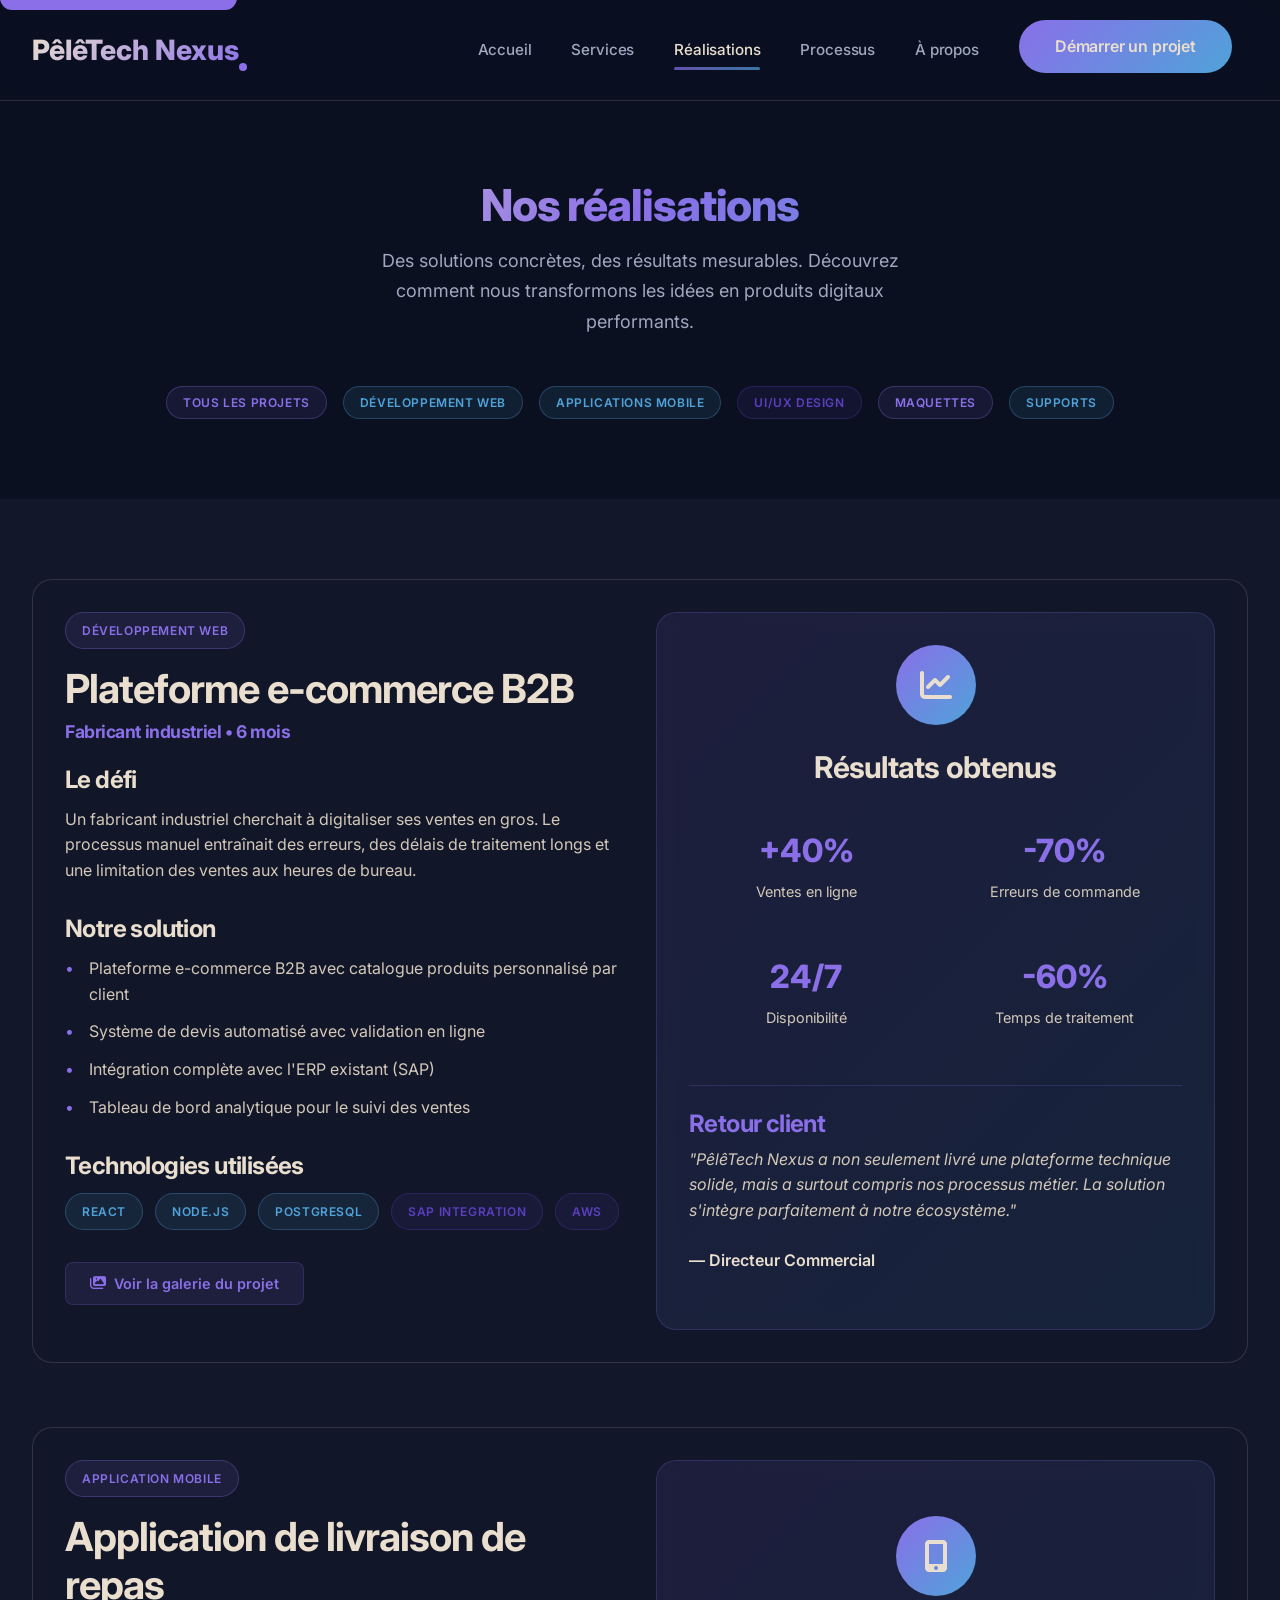
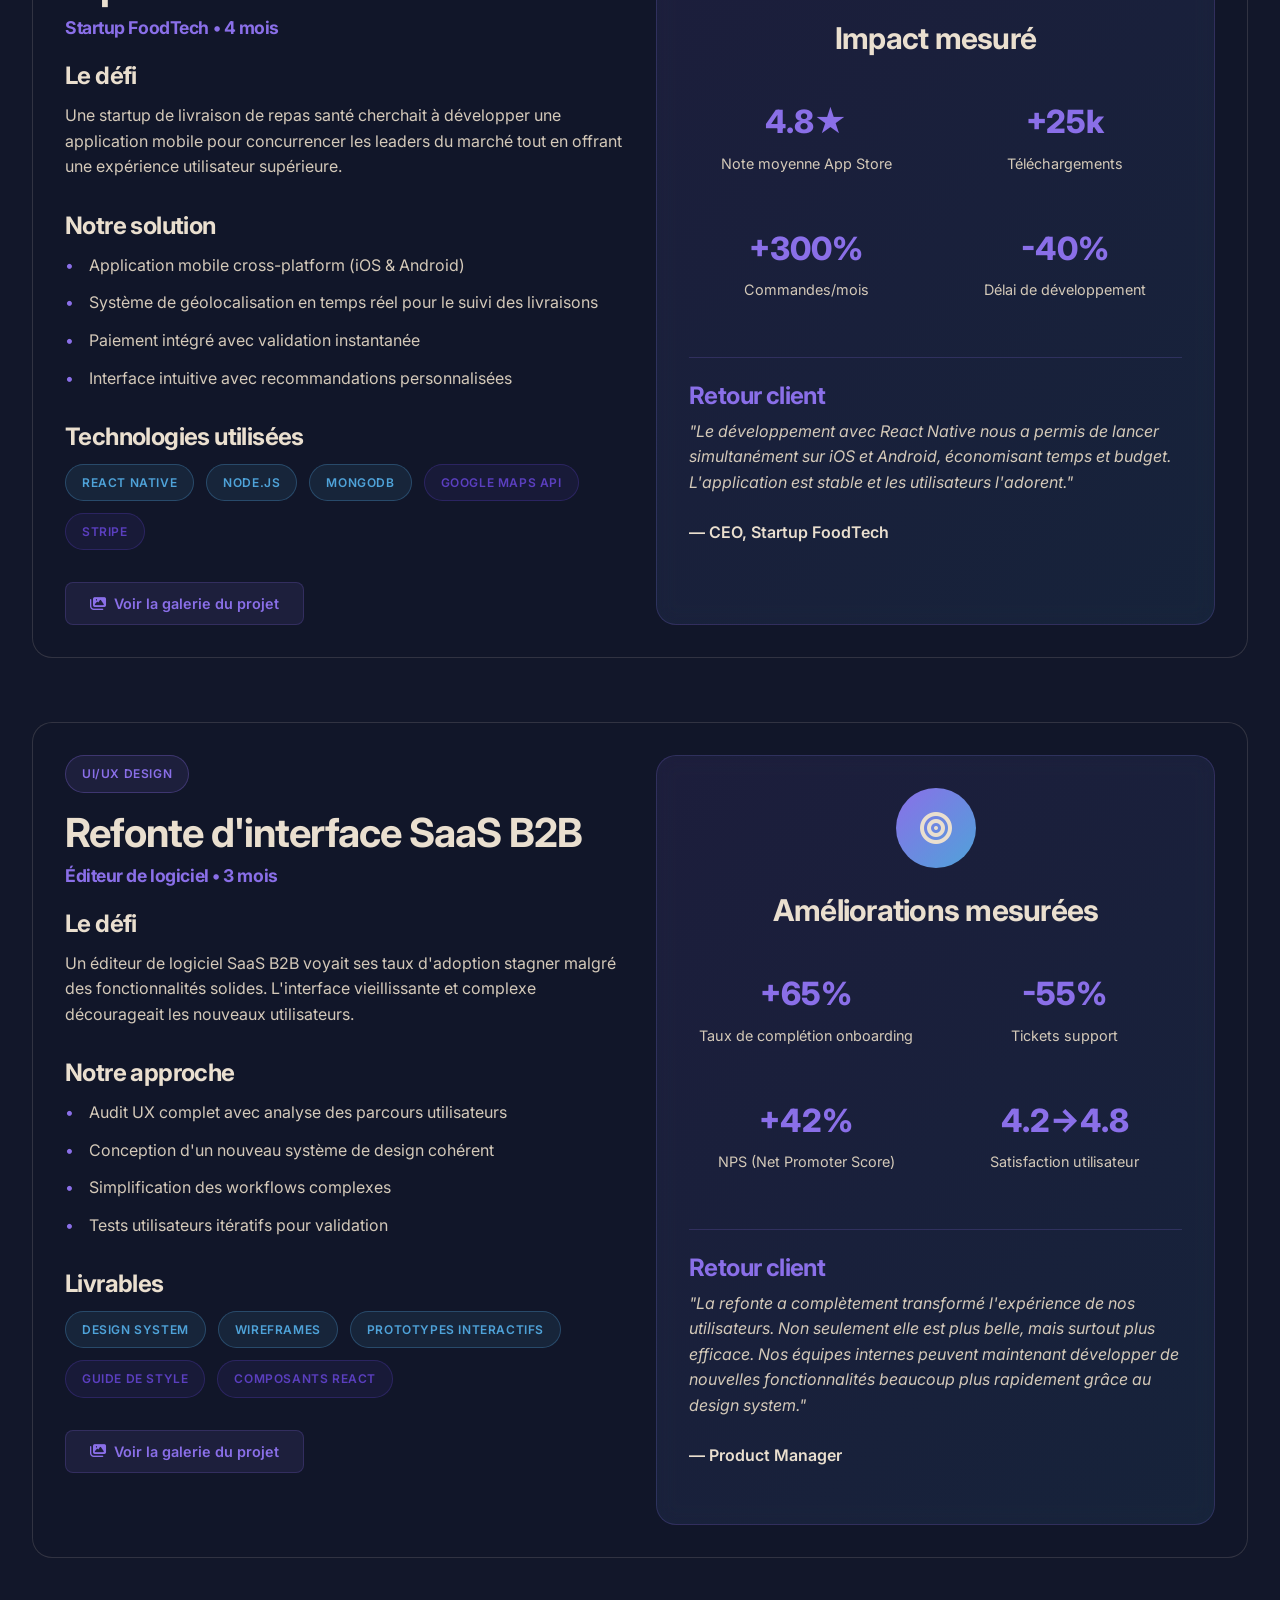
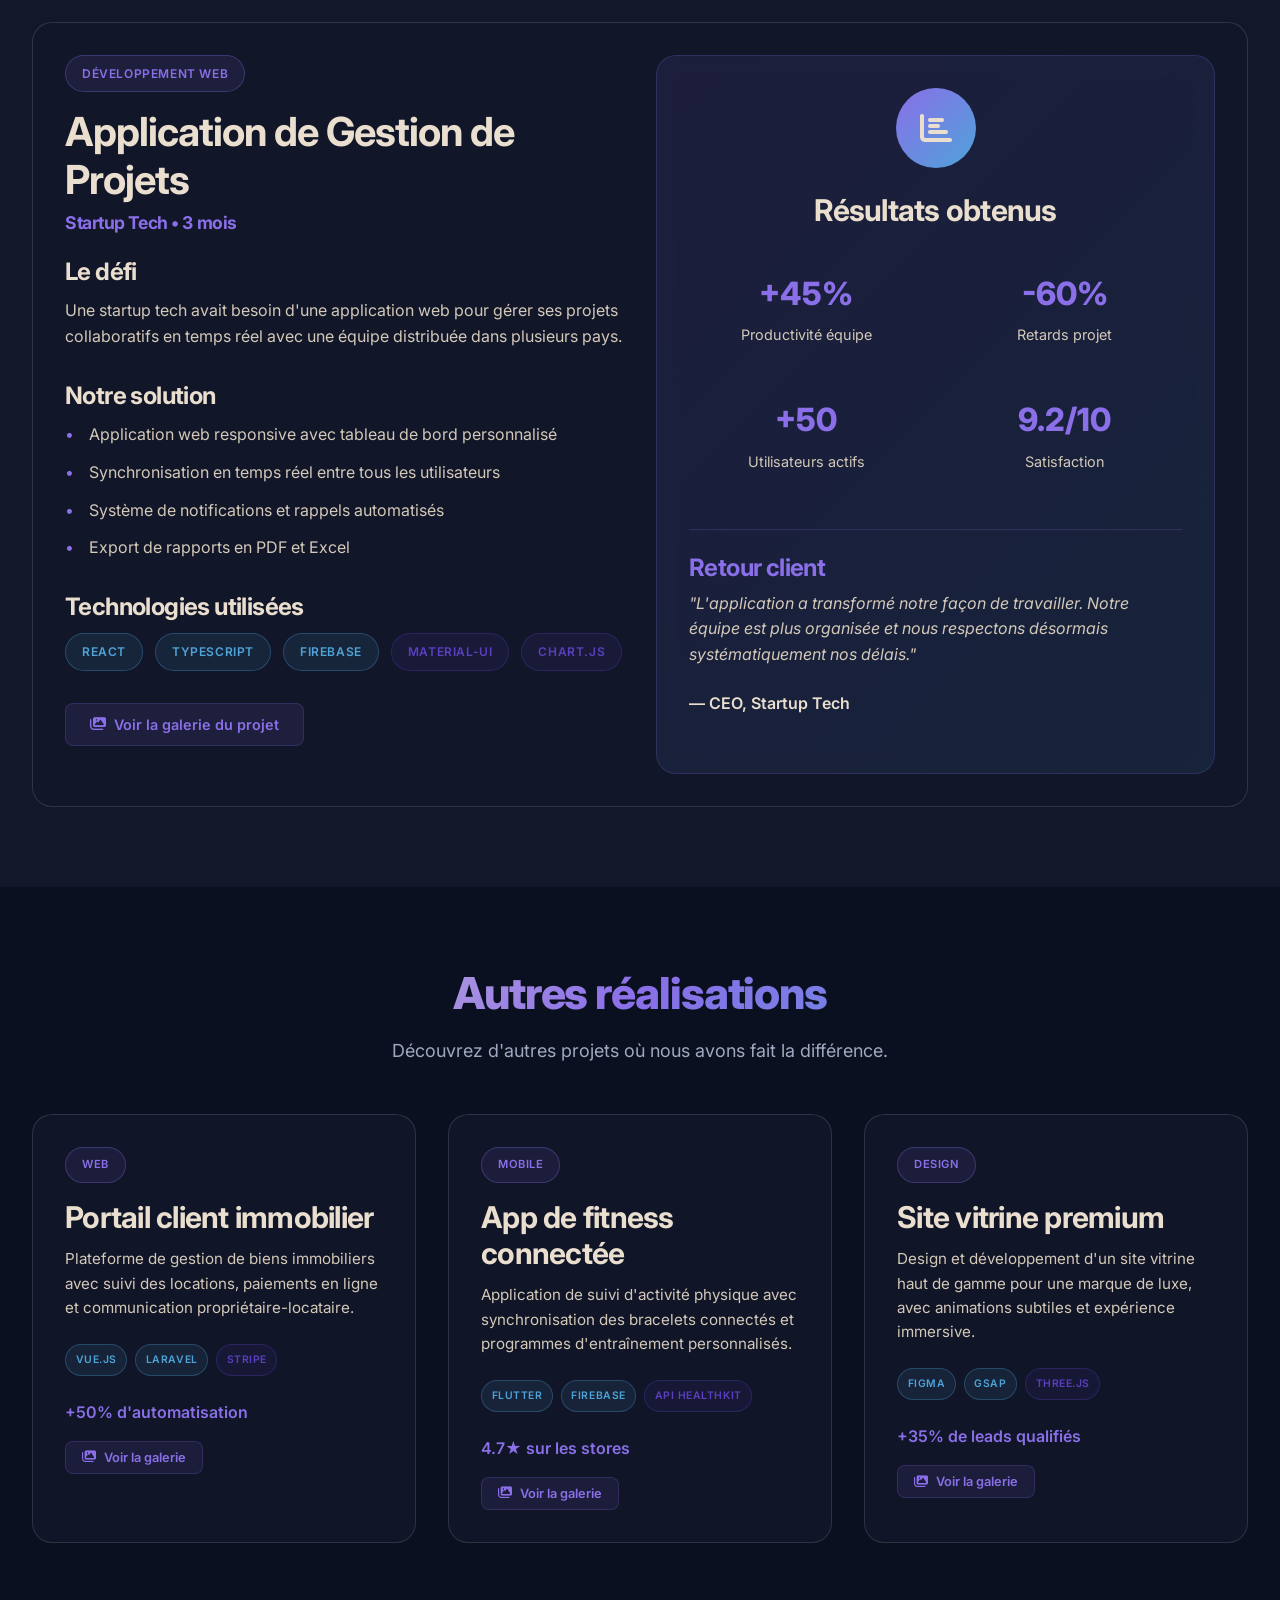
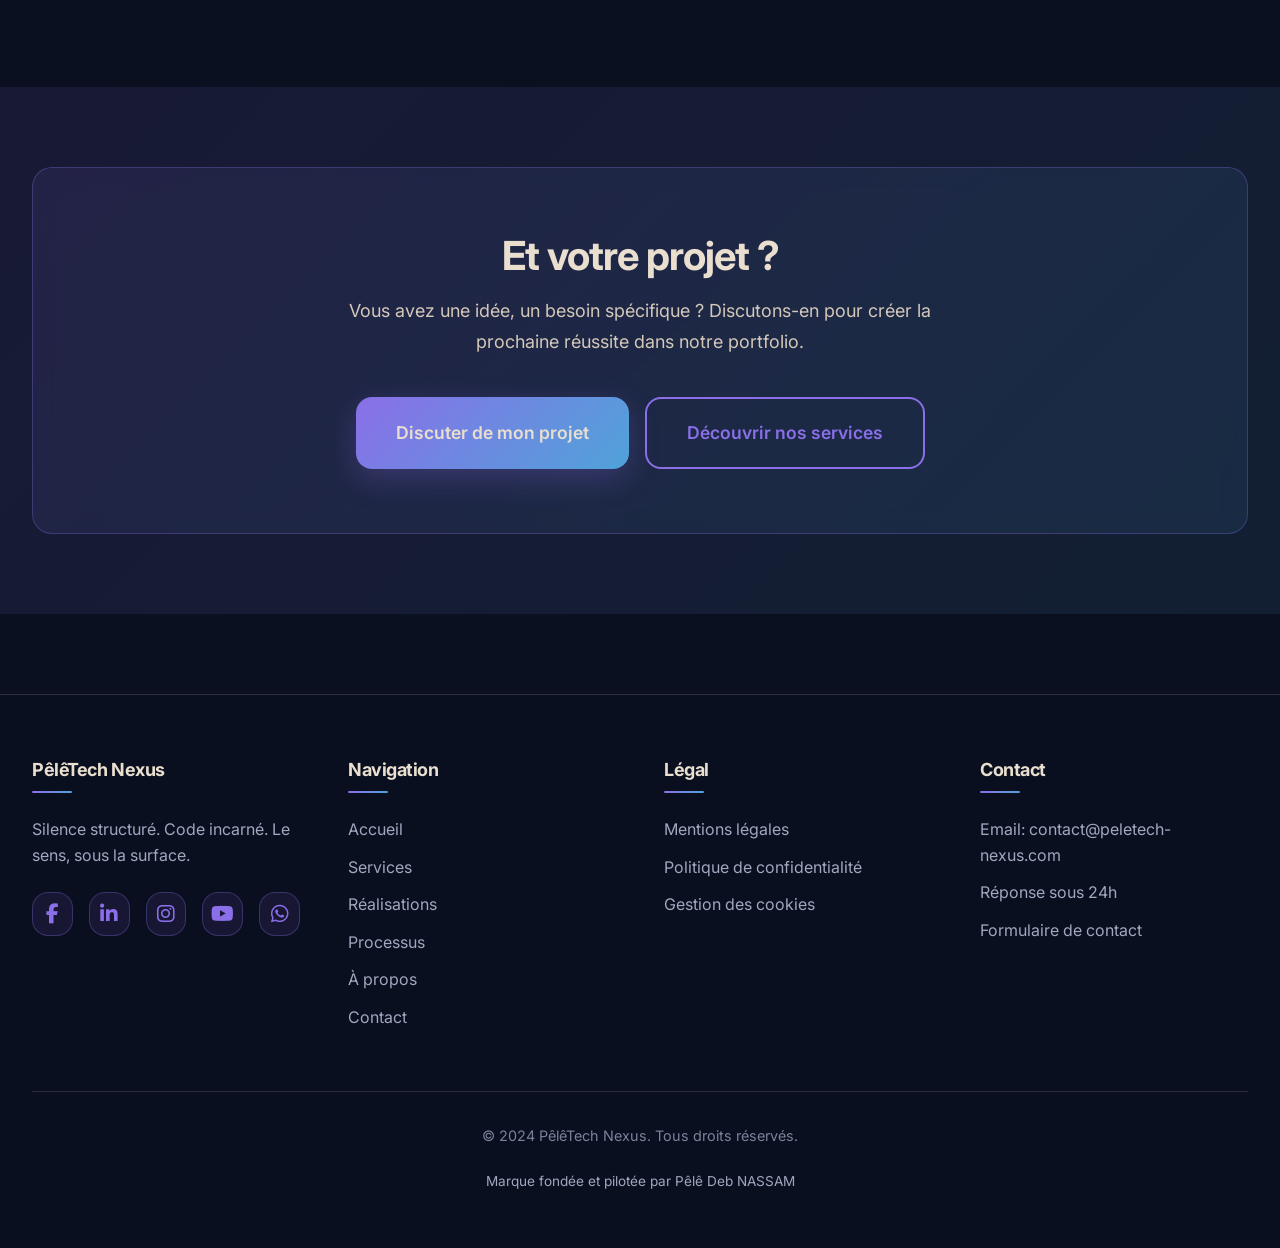
==== realisations.html @ b4f4148b "first commit" ====
<!DOCTYPE html>
<html lang="fr">
<head>
    <meta charset="UTF-8">
    <meta name="viewport" content="width=device-width, initial-scale=1.0">
    <title>Nos Réalisations | PêlêTech Nexus</title>
    <meta name="description" content="Découvrez nos projets clients et études de cas. Des solutions concrètes pour des résultats mesurables.">
    <link rel="stylesheet" href="css/style.css">
    <link rel="preconnect" href="https://fonts.googleapis.com">
    <link rel="preconnect" href="https://fonts.gstatic.com" crossorigin>
    <link href="https://fonts.googleapis.com/css2?family=Inter:wght@300;400;500;600;700;800&display=swap" rel="stylesheet">
    <link rel="stylesheet" href="https://cdnjs.cloudflare.com/ajax/libs/font-awesome/6.4.0/css/all.min.css">
    <link rel="icon" type="image/svg+xml" href="assets/logo.svg">
    <style>
        /* Styles pour le modal de galerie */
        .galerie-modal {
            display: none;
            position: fixed;
            top: 0;
            left: 0;
            width: 100%;
            height: 100%;
            background: rgba(0, 0, 0, 0.95);
            z-index: 1000;
            overflow-y: auto;
            animation: fadeInModal 0.3s ease;
        }
        
        @keyframes fadeInModal {
            from { opacity: 0; }
            to { opacity: 1; }
        }
        
        .galerie-modal-content {
            background: var(--dark);
            margin: 2rem auto;
            width: 90%;
            max-width: 1200px;
            border-radius: 12px;
            overflow: hidden;
            border: 1px solid rgba(138, 111, 232, 0.2);
            animation: slideUpModal 0.3s ease;
        }
        
        @keyframes slideUpModal {
            from { transform: translateY(20px); opacity: 0; }
            to { transform: translateY(0); opacity: 1; }
        }
        
        .galerie-modal-header {
            padding: 1.5rem 2rem;
            background: linear-gradient(135deg, rgba(26, 29, 38, 0.9), rgba(19, 21, 28, 0.95));
            border-bottom: 1px solid rgba(138, 111, 232, 0.1);
            display: flex;
            justify-content: space-between;
            align-items: center;
        }
        
        .galerie-modal-header h3 {
            color: var(--light);
            margin: 0;
            font-size: 1.5rem;
            font-weight: 700;
        }
        
        .galerie-modal-close {
            background: none;
            border: none;
            color: var(--light-secondary);
            font-size: 1.8rem;
            cursor: pointer;
            transition: color 0.3s;
            line-height: 1;
            padding: 0.5rem;
            width: 40px;
            height: 40px;
            display: flex;
            align-items: center;
            justify-content: center;
            border-radius: 50%;
        }
        
        .galerie-modal-close:hover {
            color: var(--light);
            background: rgba(138, 111, 232, 0.1);
        }
        
        .galerie-modal-body {
            padding: 2rem;
            min-height: 500px;
        }
        
        /* Onglets */
        .galerie-modal-tabs {
            display: flex;
            gap: 0.5rem;
            margin-bottom: 2rem;
            border-bottom: 1px solid rgba(255, 255, 255, 0.05);
            padding-bottom: 0.5rem;
            flex-wrap: wrap;
        }
        
        .galerie-modal-tab {
            background: none;
            border: none;
            padding: 0.75rem 1.5rem;
            color: var(--light-secondary);
            cursor: pointer;
            border-radius: 8px 8px 0 0;
            transition: all 0.3s;
            display: flex;
            align-items: center;
            gap: 0.5rem;
            font-weight: 600;
            font-size: 0.9rem;
        }
        
        .galerie-modal-tab:hover {
            color: var(--light);
            background: rgba(138, 111, 232, 0.05);
        }
        
        .galerie-modal-tab.active {
            color: var(--primary);
            background: rgba(138, 111, 232, 0.1);
            border-bottom: 3px solid var(--primary);
        }
        
        .galerie-tab-badge {
            background: var(--primary);
            color: white;
            padding: 0.2rem 0.5rem;
            border-radius: 12px;
            font-size: 0.7rem;
            font-weight: 600;
        }
        
        /* Contenu des onglets */
        .galerie-modal-tab-content {
            display: none;
        }
        
        .galerie-modal-tab-content.active {
            display: block;
            animation: fadeInModal 0.3s ease;
        }
        
        /* Galerie d'images */
        .galerie-grid {
            display: grid;
            grid-template-columns: repeat(auto-fill, minmax(250px, 1fr));
            gap: 1rem;
            margin-top: 1rem;
        }
        
        .galerie-item {
            position: relative;
            border-radius: 8px;
            overflow: hidden;
            cursor: pointer;
            transition: transform 0.3s;
            aspect-ratio: 4/3;
            background: var(--dark-light);
        }
        
        .galerie-item:hover {
            transform: scale(1.02);
        }
        
        .galerie-item img {
            width: 100%;
            height: 100%;
            object-fit: cover;
            display: block;
            transition: transform 0.3s;
        }
        
        .galerie-item:hover img {
            transform: scale(1.05);
        }
        
        .galerie-overlay {
            position: absolute;
            bottom: 0;
            left: 0;
            right: 0;
            background: rgba(0, 0, 0, 0.8);
            padding: 0.75rem;
            transform: translateY(100%);
            transition: transform 0.3s;
        }
        
        .galerie-item:hover .galerie-overlay {
            transform: translateY(0);
        }
        
        /* Vidéos */
        .galerie-video-grid {
            display: grid;
            grid-template-columns: repeat(auto-fill, minmax(300px, 1fr));
            gap: 1.5rem;
            margin-top: 1rem;
        }
        
        .galerie-video-item {
            background: var(--dark-light);
            border-radius: 8px;
            overflow: hidden;
            padding: 1.5rem;
            border: 1px solid rgba(138, 111, 232, 0.1);
        }
        
        .galerie-video-placeholder {
            width: 100%;
            height: 180px;
            background: rgba(138, 111, 232, 0.1);
            border-radius: 8px;
            display: flex;
            align-items: center;
            justify-content: center;
            color: var(--primary);
            font-size: 3rem;
            margin-bottom: 1rem;
            cursor: pointer;
            transition: transform 0.3s;
        }
        
        .galerie-video-placeholder:hover {
            transform: scale(1.05);
            background: rgba(138, 111, 232, 0.2);
        }
        
        .galerie-video-info h4 {
            color: var(--light);
            margin-bottom: 0.5rem;
            font-size: 1.1rem;
        }
        
        .galerie-video-info {
            color: var(--light-secondary);
            font-size: 0.9rem;
        }
        
        /* Documents */
        .galerie-documents-list {
            display: flex;
            flex-direction: column;
            gap: 0.75rem;
            margin-top: 1rem;
        }
        
        .galerie-document-item {
            display: flex;
            align-items: center;
            gap: 1rem;
            padding: 1rem;
            background: var(--dark-light);
            border-radius: 8px;
            transition: background 0.3s;
            text-decoration: none;
            color: var(--light-secondary);
            border: 1px solid rgba(138, 111, 232, 0.05);
        }
        
        .galerie-document-item:hover {
            background: rgba(138, 111, 232, 0.1);
            color: var(--light);
            border-color: rgba(138, 111, 232, 0.2);
            transform: translateY(-2px);
        }
        
        .galerie-document-icon {
            font-size: 1.5rem;
            color: var(--primary);
            min-width: 40px;
        }
        
        .galerie-document-info {
            flex: 1;
        }
        
        .galerie-document-name {
            font-weight: 600;
            color: var(--light);
            margin-bottom: 0.25rem;
        }
        
        .galerie-document-size {
            font-size: 0.85rem;
            opacity: 0.8;
        }
        
        .galerie-document-download {
            color: var(--primary);
            font-size: 1.2rem;
            transition: transform 0.3s;
        }
        
        .galerie-document-item:hover .galerie-document-download {
            transform: translateY(-2px);
        }
        
        /* Informations du projet */
        .galerie-project-info {
            display: flex;
            flex-direction: column;
            gap: 2rem;
        }
        
        .galerie-info-grid {
            display: grid;
            grid-template-columns: repeat(auto-fit, minmax(250px, 1fr));
            gap: 1.5rem;
        }
        
        .galerie-info-item h4 {
            color: var(--primary);
            margin-bottom: 0.5rem;
            display: flex;
            align-items: center;
            gap: 0.5rem;
            font-size: 0.95rem;
        }
        
        .galerie-info-item p {
            color: var(--light);
            font-size: 1.1rem;
            font-weight: 600;
        }
        
        .galerie-tech-tags {
            display: flex;
            flex-wrap: wrap;
            gap: 0.5rem;
            margin-top: 0.5rem;
        }
        
        .galerie-tech-tag {
            background: rgba(138, 111, 232, 0.1);
            color: var(--primary);
            padding: 0.3rem 0.8rem;
            border-radius: 20px;
            font-size: 0.85rem;
            font-weight: 600;
        }
        
        .galerie-info-section {
            background: var(--dark-light);
            padding: 1.5rem;
            border-radius: 8px;
            border: 1px solid rgba(255, 255, 255, 0.05);
        }
        
        .galerie-info-section h4 {
            color: var(--light);
            margin-bottom: 1rem;
            display: flex;
            align-items: center;
            gap: 0.5rem;
            font-size: 1.1rem;
        }
        
        .galerie-info-section p {
            color: var(--light-secondary);
            line-height: 1.6;
        }
        
        .galerie-features-list {
            list-style: none;
            padding: 0;
            margin: 0;
        }
        
        .galerie-features-list li {
            padding: 0.5rem 0;
            padding-left: 1.5rem;
            position: relative;
            color: var(--light-secondary);
        }
        
        .galerie-features-list li:before {
            content: "•";
            position: absolute;
            left: 0;
            color: var(--primary);
            font-weight: bold;
            font-size: 1.2rem;
        }
        
        .galerie-file-stats {
            display: flex;
            gap: 2rem;
            flex-wrap: wrap;
        }
        
        .galerie-file-stat {
            text-align: center;
        }
        
        .galerie-file-stat-number {
            font-size: 2rem;
            font-weight: 800;
            color: var(--primary);
            display: block;
        }
        
        .galerie-file-stat-label {
            color: var(--light-secondary);
            font-size: 0.9rem;
        }
        
        /* Footer du modal */
        .galerie-modal-footer {
            padding: 1.5rem 2rem;
            background: linear-gradient(135deg, rgba(26, 29, 38, 0.9), rgba(19, 21, 28, 0.95));
            border-top: 1px solid rgba(138, 111, 232, 0.1);
            display: flex;
            justify-content: flex-end;
            gap: 1rem;
        }
        
        /* Image Viewer - CORRIGÉ */
        .galerie-image-viewer {
            display: none;
            position: fixed;
            top: 0;
            left: 0;
            width: 100%;
            height: 100%;
            background: rgba(0, 0, 0, 0.98);
            z-index: 2000;
            justify-content: center;
            align-items: center;
            opacity: 0;
            transition: opacity 0.3s ease;
        }
        
        .galerie-image-viewer.active {
            display: flex;
            opacity: 1;
        }
        
        .galerie-image-viewer-content {
            max-width: 90%;
            max-height: 90%;
            position: relative;
            display: flex;
            justify-content: center;
            align-items: center;
        }
        
        .galerie-image-viewer-content img {
            max-width: 100%;
            max-height: 90vh;
            object-fit: contain;
            border-radius: 8px;
            box-shadow: 0 20px 60px rgba(0, 0, 0, 0.8);
        }
        
        .galerie-image-viewer-close {
            position: fixed;
            top: 20px;
            right: 20px;
            background: rgba(0, 0, 0, 0.8);
            color: white;
            border: none;
            font-size: 2rem;
            width: 50px;
            height: 50px;
            border-radius: 50%;
            cursor: pointer;
            display: flex;
            align-items: center;
            justify-content: center;
            transition: background 0.3s;
            z-index: 2001;
        }
        
        .galerie-image-viewer-close:hover {
            background: rgba(138, 111, 232, 0.8);
            transform: scale(1.1);
        }
        
        .galerie-image-viewer-nav {
            position: fixed;
            top: 50%;
            transform: translateY(-50%);
            background: rgba(0, 0, 0, 0.8);
            color: white;
            border: none;
            font-size: 1.5rem;
            width: 60px;
            height: 60px;
            border-radius: 50%;
            cursor: pointer;
            display: flex;
            align-items: center;
            justify-content: center;
            transition: background 0.3s;
            z-index: 2001;
        }
        
        .galerie-image-viewer-nav:hover {
            background: rgba(138, 111, 232, 0.8);
            transform: translateY(-50%) scale(1.1);
        }
        
        .galerie-image-viewer-nav.prev {
            left: 20px;
        }
        
        .galerie-image-viewer-nav.next {
            right: 20px;
        }
        
        /* Bouton "Voir la galerie" */
        .btn-galerie {
            display: inline-flex;
            align-items: center;
            gap: 0.5rem;
            padding: 0.75rem 1.5rem;
            background: rgba(138, 111, 232, 0.1);
            color: var(--primary);
            border: 1px solid rgba(138, 111, 232, 0.2);
            border-radius: 8px;
            font-weight: 600;
            font-size: 0.9rem;
            cursor: pointer;
            transition: all 0.3s ease;
            text-decoration: none;
        }
        
        .btn-galerie:hover {
            background: rgba(138, 111, 232, 0.2);
            color: var(--light);
            transform: translateY(-2px);
            box-shadow: 0 10px 20px rgba(138, 111, 232, 0.2);
        }
        
        /* État de chargement */
        .galerie-loading {
            text-align: center;
            padding: 3rem;
            color: var(--light-secondary);
        }
        
        .galerie-spinner {
            width: 50px;
            height: 50px;
            border: 4px solid rgba(138, 111, 232, 0.2);
            border-top-color: var(--primary);
            border-radius: 50%;
            animation: spin 1s linear infinite;
            margin: 0 auto 1rem;
        }
        
        @keyframes spin {
            to { transform: rotate(360deg); }
        }
        
        /* Message d'erreur */
        .galerie-error {
            text-align: center;
            padding: 3rem;
            color: var(--light-secondary);
        }
        
        .galerie-error i {
            font-size: 3rem;
            color: #ff6b6b;
            margin-bottom: 1rem;
        }
        
        /* Info sur l'image */
        .galerie-image-info {
            position: fixed;
            bottom: 20px;
            left: 0;
            right: 0;
            text-align: center;
            color: white;
            padding: 1rem;
            background: rgba(0, 0, 0, 0.7);
            z-index: 2001;
        }
        
        /* Responsive */
        @media (max-width: 768px) {
            .galerie-modal-content {
                width: 95%;
                margin: 1rem auto;
            }
            
            .galerie-modal-header {
                padding: 1rem;
            }
            
            .galerie-modal-body {
                padding: 1rem;
            }
            
            .galerie-modal-tabs {
                flex-wrap: wrap;
            }
            
            .galerie-modal-footer {
                flex-direction: column;
                padding: 1rem;
            }
            
            .galerie-modal-footer .btn {
                width: 100%;
            }
            
            .galerie-grid {
                grid-template-columns: repeat(2, 1fr);
            }
            
            .galerie-video-grid {
                grid-template-columns: 1fr;
            }
            
            .galerie-info-grid {
                grid-template-columns: 1fr;
            }
            
            .galerie-file-stats {
                justify-content: center;
            }
            
            .galerie-image-viewer-nav {
                width: 50px;
                height: 50px;
                font-size: 1.2rem;
            }
            
            .galerie-image-viewer-nav.prev {
                left: 10px;
            }
            
            .galerie-image-viewer-nav.next {
                right: 10px;
            }
        }
        
        @media (max-width: 480px) {
            .galerie-grid {
                grid-template-columns: 1fr;
            }
            
            .galerie-image-viewer-nav {
                width: 40px;
                height: 40px;
                font-size: 1rem;
            }
        }
    </style>
</head>
<body>
    <!-- Navigation -->
    <nav class="navbar">
        <div class="nav-container">
            <a href="index.html" class="logo">PêlêTech Nexus</a>
            
            <button class="menu-toggle" id="menuToggle" aria-label="Menu">
                <span class="icon"><i class="fas fa-bars"></i></span>
            </button>
            
            <ul class="nav-menu" id="navMenu">
                <li><a href="index.html" class="nav-link">Accueil</a></li>
                <li><a href="services.html" class="nav-link">Services</a></li>
                <li><a href="realisations.html" class="nav-link active">Réalisations</a></li>
                <li><a href="process.html" class="nav-link">Processus</a></li>
                <li><a href="apropos.html" class="nav-link">À propos</a></li>
                <li><a href="contact.html" class="nav-link cta-nav">Démarrer un projet</a></li>
            </ul>
        </div>
    </nav>

    <div class="scroll-progress" id="scrollProgress"></div>
    <a href="#main-content" class="skip-link">Aller au contenu principal</a>

    <main id="main-content">
        <!-- Hero Réalisations -->
        <section id="realisations-hero" class="animate-fade-in">
            <div class="container">
                <h1 class="section-title">Nos réalisations</h1>
                <p class="section-subtitle">Des solutions concrètes, des résultats mesurables. Découvrez comment nous transformons les idées en produits digitaux performants.</p>
                
                <div style="text-align: center; margin-top: 3rem;">
                    <div style="display: inline-flex; gap: 1rem; flex-wrap: wrap; justify-content: center;">
                        <button class="badge badge-primary filter-btn active" data-filter="all">Tous les projets</button>
                        <button class="badge badge-secondary filter-btn" data-filter="web">Développement Web</button>
                        <button class="badge badge-secondary filter-btn" data-filter="mobile">Applications Mobile</button>
                        <button class="badge badge-accent filter-btn" data-filter="ui_ux">UI/UX Design</button>
                        <button class="badge badge-primary filter-btn active" data-filter="maquettes">Maquettes</button>
                        <button class="badge badge-secondary filter-btn" data-filter="supports">Supports</button>
                    </div>
                </div>
            </div>
        </section>

        <!-- Projets -->
        <section id="projets" class="bg-dark-light">
            <div class="container">
                <!-- Projet 1 -->
                <div class="projet-card card animate-slide-up" data-category="web">
                    <div class="grid grid-2">
                        <div>
                            <div class="badge badge-primary" style="margin-bottom: 1rem;">Développement Web</div>
                            <h2 style="color: var(--light); margin-bottom: 0.5rem;">Plateforme e-commerce B2B</h2>
                            <h3 style="color: var(--primary); font-size: 1.1rem; margin-bottom: 1.5rem;">Fabricant industriel • 6 mois</h3>
                            
                            <div style="margin-bottom: 2rem;">
                                <h4 style="color: var(--light); margin-bottom: 0.75rem;">Le défi</h4>
                                <p style="color: var(--light-secondary);">
                                    Un fabricant industriel cherchait à digitaliser ses ventes en gros. Le processus manuel entraînait des erreurs, des délais de traitement longs et une limitation des ventes aux heures de bureau.
                                </p>
                            </div>
                            
                            <div style="margin-bottom: 2rem;">
                                <h4 style="color: var(--light); margin-bottom: 0.75rem;">Notre solution</h4>
                                <ul style="list-style: none; padding: 0; margin: 0;">
                                    <li style="margin-bottom: 0.75rem; padding-left: 1.5rem; position: relative;">
                                        <span style="position: absolute; left: 0; color: var(--primary);">•</span>
                                        <span style="color: var(--light-secondary);">Plateforme e-commerce B2B avec catalogue produits personnalisé par client</span>
                                    </li>
                                    <li style="margin-bottom: 0.75rem; padding-left: 1.5rem; position: relative;">
                                        <span style="position: absolute; left: 0; color: var(--primary);">•</span>
                                        <span style="color: var(--light-secondary);">Système de devis automatisé avec validation en ligne</span>
                                    </li>
                                    <li style="margin-bottom: 0.75rem; padding-left: 1.5rem; position: relative;">
                                        <span style="position: absolute; left: 0; color: var(--primary);">•</span>
                                        <span style="color: var(--light-secondary);">Intégration complète avec l'ERP existant (SAP)</span>
                                    </li>
                                    <li style="padding-left: 1.5rem; position: relative;">
                                        <span style="position: absolute; left: 0; color: var(--primary);">•</span>
                                        <span style="color: var(--light-secondary);">Tableau de bord analytique pour le suivi des ventes</span>
                                    </li>
                                </ul>
                            </div>
                            
                            <div>
                                <h4 style="color: var(--light); margin-bottom: 0.75rem;">Technologies utilisées</h4>
                                <div style="display: flex; flex-wrap: wrap; gap: 0.75rem; margin-bottom: 1.5rem;">
                                    <span class="badge badge-secondary">React</span>
                                    <span class="badge badge-secondary">Node.js</span>
                                    <span class="badge badge-secondary">PostgreSQL</span>
                                    <span class="badge badge-accent">SAP Integration</span>
                                    <span class="badge badge-accent">AWS</span>
                                </div>
                            </div>
                            
                            <!-- Bouton pour ouvrir la galerie Drive -->
                            <div style="margin-top: 2rem;">
                                <button class="btn-galerie" data-drive-id="1WaTX4zZx3ztPpORmp8qQCNZofyeenioP">
                                    <i class="fas fa-images"></i>
                                    <span>Voir la galerie du projet</span>
                                </button>
                            </div>
                        </div>
                        
                        <div>
                            <div class="card card-gradient" style="height: 100%; padding: 2rem; display: flex; flex-direction: column; justify-content: center;">
                                <div style="text-align: center; margin-bottom: 2rem;">
                                    <div class="icon icon-lg icon-gradient icon-circle" style="margin: 0 auto 1.5rem;">
                                        <i class="fas fa-chart-line"></i>
                                    </div>
                                    <h3 style="color: var(--light); margin-bottom: 0.5rem;">Résultats obtenus</h3>
                                </div>
                                
                                <div style="display: grid; grid-template-columns: repeat(2, 1fr); gap: 1.5rem;">
                                    <div style="text-align: center;">
                                        <div style="font-size: 2rem; font-weight: 800; color: var(--primary); margin-bottom: 0.25rem;">+40%</div>
                                        <p style="color: var(--light-secondary); font-size: 0.9rem;">Ventes en ligne</p>
                                    </div>
                                    <div style="text-align: center;">
                                        <div style="font-size: 2rem; font-weight: 800; color: var(--primary); margin-bottom: 0.25rem;">-70%</div>
                                        <p style="color: var(--light-secondary); font-size: 0.9rem;">Erreurs de commande</p>
                                    </div>
                                    <div style="text-align: center;">
                                        <div style="font-size: 2rem; font-weight: 800; color: var(--primary); margin-bottom: 0.25rem;">24/7</div>
                                        <p style="color: var(--light-secondary); font-size: 0.9rem;">Disponibilité</p>
                                    </div>
                                    <div style="text-align: center;">
                                        <div style="font-size: 2rem; font-weight: 800; color: var(--primary); margin-bottom: 0.25rem;">-60%</div>
                                        <p style="color: var(--light-secondary); font-size: 0.9rem;">Temps de traitement</p>
                                    </div>
                                </div>
                                
                                <div style="margin-top: 2rem; padding-top: 1.5rem; border-top: 1px solid rgba(138, 111, 232, 0.2);">
                                    <h4 style="color: var(--primary); margin-bottom: 0.5rem;">Retour client</h4>
                                    <p style="color: var(--light-secondary); font-style: italic;">
                                        "PêlêTech Nexus a non seulement livré une plateforme technique solide, mais a surtout compris nos processus métier. La solution s'intègre parfaitement à notre écosystème."
                                    </p>
                                    <p style="color: var(--light); margin-top: 0.5rem; font-weight: 600;">
                                        — Directeur Commercial
                                    </p>
                                </div>
                            </div>
                        </div>
                    </div>
                </div>

                <!-- Projet 2 -->
                <div class="projet-card card animate-slide-up" data-category="mobile" style="margin-top: 4rem;">
                    <div class="grid grid-2">
                        <div>
                            <div class="badge badge-primary" style="margin-bottom: 1rem;">Application Mobile</div>
                            <h2 style="color: var(--light); margin-bottom: 0.5rem;">Application de livraison de repas</h2>
                            <h3 style="color: var(--primary); font-size: 1.1rem; margin-bottom: 1.5rem;">Startup FoodTech • 4 mois</h3>
                            
                            <div style="margin-bottom: 2rem;">
                                <h4 style="color: var(--light); margin-bottom: 0.75rem;">Le défi</h4>
                                <p style="color: var(--light-secondary);">
                                    Une startup de livraison de repas santé cherchait à développer une application mobile pour concurrencer les leaders du marché tout en offrant une expérience utilisateur supérieure.
                                </p>
                            </div>
                            
                            <div style="margin-bottom: 2rem;">
                                <h4 style="color: var(--light); margin-bottom: 0.75rem;">Notre solution</h4>
                                <ul style="list-style: none; padding: 0; margin: 0;">
                                    <li style="margin-bottom: 0.75rem; padding-left: 1.5rem; position: relative;">
                                        <span style="position: absolute; left: 0; color: var(--primary);">•</span>
                                        <span style="color: var(--light-secondary);">Application mobile cross-platform (iOS & Android)</span>
                                    </li>
                                    <li style="margin-bottom: 0.75rem; padding-left: 1.5rem; position: relative;">
                                        <span style="position: absolute; left: 0; color: var(--primary);">•</span>
                                        <span style="color: var(--light-secondary);">Système de géolocalisation en temps réel pour le suivi des livraisons</span>
                                    </li>
                                    <li style="margin-bottom: 0.75rem; padding-left: 1.5rem; position: relative;">
                                        <span style="position: absolute; left: 0; color: var(--primary);">•</span>
                                        <span style="color: var(--light-secondary);">Paiement intégré avec validation instantanée</span>
                                    </li>
                                    <li style="padding-left: 1.5rem; position: relative;">
                                        <span style="position: absolute; left: 0; color: var(--primary);">•</span>
                                        <span style="color: var(--light-secondary);">Interface intuitive avec recommandations personnalisées</span>
                                    </li>
                                </ul>
                            </div>
                            
                            <div>
                                <h4 style="color: var(--light); margin-bottom: 0.75rem;">Technologies utilisées</h4>
                                <div style="display: flex; flex-wrap: wrap; gap: 0.75rem; margin-bottom: 1.5rem;">
                                    <span class="badge badge-secondary">React Native</span>
                                    <span class="badge badge-secondary">Node.js</span>
                                    <span class="badge badge-secondary">MongoDB</span>
                                    <span class="badge badge-accent">Google Maps API</span>
                                    <span class="badge badge-accent">Stripe</span>
                                </div>
                            </div>
                            
                            <!-- Bouton pour ouvrir la galerie Drive -->
                            <div style="margin-top: 2rem;">
                                <button class="btn-galerie" data-drive-id="1iEwk5flZc1_rHyjk6UxYxgBdKPuA7VrK">
                                    <i class="fas fa-images"></i>
                                    <span>Voir la galerie du projet</span>
                                </button>
                            </div>
                        </div>
                        
                        <div>
                            <div class="card card-gradient" style="height: 100%; padding: 2rem; display: flex; flex-direction: column; justify-content: center;">
                                <div style="text-align: center; margin-bottom: 2rem;">
                                    <div class="icon icon-lg icon-gradient icon-circle" style="margin: 0 auto 1.5rem;">
                                        <i class="fas fa-mobile-alt"></i>
                                    </div>
                                    <h3 style="color: var(--light); margin-bottom: 0.5rem;">Impact mesuré</h3>
                                </div>
                                
                                <div style="display: grid; grid-template-columns: repeat(2, 1fr); gap: 1.5rem;">
                                    <div style="text-align: center;">
                                        <div style="font-size: 2rem; font-weight: 800; color: var(--primary); margin-bottom: 0.25rem;">4.8★</div>
                                        <p style="color: var(--light-secondary); font-size: 0.9rem;">Note moyenne App Store</p>
                                    </div>
                                    <div style="text-align: center;">
                                        <div style="font-size: 2rem; font-weight: 800; color: var(--primary); margin-bottom: 0.25rem;">+25k</div>
                                        <p style="color: var(--light-secondary); font-size: 0.9rem;">Téléchargements</p>
                                    </div>
                                    <div style="text-align: center;">
                                        <div style="font-size: 2rem; font-weight: 800; color: var(--primary); margin-bottom: 0.25rem;">+300%</div>
                                        <p style="color: var(--light-secondary); font-size: 0.9rem;">Commandes/mois</p>
                                    </div>
                                    <div style="text-align: center;">
                                        <div style="font-size: 2rem; font-weight: 800; color: var(--primary); margin-bottom: 0.25rem;">-40%</div>
                                        <p style="color: var(--light-secondary); font-size: 0.9rem;">Délai de développement</p>
                                    </div>
                                </div>
                                
                                <div style="margin-top: 2rem; padding-top: 1.5rem; border-top: 1px solid rgba(138, 111, 232, 0.2);">
                                    <h4 style="color: var(--primary); margin-bottom: 0.5rem;">Retour client</h4>
                                    <p style="color: var(--light-secondary); font-style: italic;">
                                        "Le développement avec React Native nous a permis de lancer simultanément sur iOS et Android, économisant temps et budget. L'application est stable et les utilisateurs l'adorent."
                                    </p>
                                    <p style="color: var(--light); margin-top: 0.5rem; font-weight: 600;">
                                        — CEO, Startup FoodTech
                                    </p>
                                </div>
                            </div>
                        </div>
                    </div>
                </div>

                <!-- Projet 3 -->
                <div class="projet-card card animate-slide-up" data-category="design" style="margin-top: 4rem;">
                    <div class="grid grid-2">
                        <div>
                            <div class="badge badge-primary" style="margin-bottom: 1rem;">UI/UX Design</div>
                            <h2 style="color: var(--light); margin-bottom: 0.5rem;">Refonte d'interface SaaS B2B</h2>
                            <h3 style="color: var(--primary); font-size: 1.1rem; margin-bottom: 1.5rem;">Éditeur de logiciel • 3 mois</h3>
                            
                            <div style="margin-bottom: 2rem;">
                                <h4 style="color: var(--light); margin-bottom: 0.75rem;">Le défi</h4>
                                <p style="color: var(--light-secondary);">
                                    Un éditeur de logiciel SaaS B2B voyait ses taux d'adoption stagner malgré des fonctionnalités solides. L'interface vieillissante et complexe décourageait les nouveaux utilisateurs.
                                </p>
                            </div>
                            
                            <div style="margin-bottom: 2rem;">
                                <h4 style="color: var(--light); margin-bottom: 0.75rem;">Notre approche</h4>
                                <ul style="list-style: none; padding: 0; margin: 0;">
                                    <li style="margin-bottom: 0.75rem; padding-left: 1.5rem; position: relative;">
                                        <span style="position: absolute; left: 0; color: var(--primary);">•</span>
                                        <span style="color: var(--light-secondary);">Audit UX complet avec analyse des parcours utilisateurs</span>
                                    </li>
                                    <li style="margin-bottom: 0.75rem; padding-left: 1.5rem; position: relative;">
                                        <span style="position: absolute; left: 0; color: var(--primary);">•</span>
                                        <span style="color: var(--light-secondary);">Conception d'un nouveau système de design cohérent</span>
                                    </li>
                                    <li style="margin-bottom: 0.75rem; padding-left: 1.5rem; position: relative;">
                                        <span style="position: absolute; left: 0; color: var(--primary);">•</span>
                                        <span style="color: var(--light-secondary);">Simplification des workflows complexes</span>
                                    </li>
                                    <li style="padding-left: 1.5rem; position: relative;">
                                        <span style="position: absolute; left: 0; color: var(--primary);">•</span>
                                        <span style="color: var(--light-secondary);">Tests utilisateurs itératifs pour validation</span>
                                    </li>
                                </ul>
                            </div>
                            
                            <div>
                                <h4 style="color: var(--light); margin-bottom: 0.75rem;">Livrables</h4>
                                <div style="display: flex; flex-wrap: wrap; gap: 0.75rem; margin-bottom: 1.5rem;">
                                    <span class="badge badge-secondary">Design System</span>
                                    <span class="badge badge-secondary">Wireframes</span>
                                    <span class="badge badge-secondary">Prototypes interactifs</span>
                                    <span class="badge badge-accent">Guide de style</span>
                                    <span class="badge badge-accent">Composants React</span>
                                </div>
                            </div>
                            
                            <!-- Bouton pour ouvrir la galerie Drive -->
                            <div style="margin-top: 2rem;">
                                <button class="btn-galerie" data-drive-id="FOLDER_ID_3">
                                    <i class="fas fa-images"></i>
                                    <span>Voir la galerie du projet</span>
                                </button>
                            </div>
                        </div>
                        
                        <div>
                            <div class="card card-gradient" style="height: 100%; padding: 2rem; display: flex; flex-direction: column; justify-content: center;">
                                <div style="text-align: center; margin-bottom: 2rem;">
                                    <div class="icon icon-lg icon-gradient icon-circle" style="margin: 0 auto 1.5rem;">
                                        <i class="fas fa-bullseye"></i>
                                    </div>
                                    <h3 style="color: var(--light); margin-bottom: 0.5rem;">Améliorations mesurées</h3>
                                </div>
                                
                                <div style="display: grid; grid-template-columns: repeat(2, 1fr); gap: 1.5rem;">
                                    <div style="text-align: center;">
                                        <div style="font-size: 2rem; font-weight: 800; color: var(--primary); margin-bottom: 0.25rem;">+65%</div>
                                        <p style="color: var(--light-secondary); font-size: 0.9rem;">Taux de complétion onboarding</p>
                                    </div>
                                    <div style="text-align: center;">
                                        <div style="font-size: 2rem; font-weight: 800; color: var(--primary); margin-bottom: 0.25rem;">-55%</div>
                                        <p style="color: var(--light-secondary); font-size: 0.9rem;">Tickets support</p>
                                    </div>
                                    <div style="text-align: center;">
                                        <div style="font-size: 2rem; font-weight: 800; color: var(--primary); margin-bottom: 0.25rem;">+42%</div>
                                        <p style="color: var(--light-secondary); font-size: 0.9rem;">NPS (Net Promoter Score)</p>
                                    </div>
                                    <div style="text-align: center;">
                                        <div style="font-size: 2rem; font-weight: 800; color: var(--primary); margin-bottom: 0.25rem;">4.2→4.8</div>
                                        <p style="color: var(--light-secondary); font-size: 0.9rem;">Satisfaction utilisateur</p>
                                    </div>
                                </div>
                                
                                <div style="margin-top: 2rem; padding-top: 1.5rem; border-top: 1px solid rgba(138, 111, 232, 0.2);">
                                    <h4 style="color: var(--primary); margin-bottom: 0.5rem;">Retour client</h4>
                                    <p style="color: var(--light-secondary); font-style: italic;">
                                        "La refonte a complètement transformé l'expérience de nos utilisateurs. Non seulement elle est plus belle, mais surtout plus efficace. Nos équipes internes peuvent maintenant développer de nouvelles fonctionnalités beaucoup plus rapidement grâce au design system."
                                    </p>
                                    <p style="color: var(--light); margin-top: 0.5rem; font-weight: 600;">
                                        — Product Manager
                                    </p>
                                </div>
                            </div>
                        </div>
                    </div>
                </div>

                <!-- NOUVEAU PROJET -->
                <div class="projet-card card animate-slide-up" data-category="web" style="margin-top: 4rem;">
                    <div class="grid grid-2">
                        <div>
                            <div class="badge badge-primary" style="margin-bottom: 1rem;">Développement Web</div>
                            <h2 style="color: var(--light); margin-bottom: 0.5rem;">Application de Gestion de Projets</h2>
                            <h3 style="color: var(--primary); font-size: 1.1rem; margin-bottom: 1.5rem;">Startup Tech • 3 mois</h3>
                            
                            <div style="margin-bottom: 2rem;">
                                <h4 style="color: var(--light); margin-bottom: 0.75rem;">Le défi</h4>
                                <p style="color: var(--light-secondary);">
                                    Une startup tech avait besoin d'une application web pour gérer ses projets collaboratifs en temps réel avec une équipe distribuée dans plusieurs pays.
                                </p>
                            </div>
                            
                            <div style="margin-bottom: 2rem;">
                                <h4 style="color: var(--light); margin-bottom: 0.75rem;">Notre solution</h4>
                                <ul style="list-style: none; padding: 0; margin: 0;">
                                    <li style="margin-bottom: 0.75rem; padding-left: 1.5rem; position: relative;">
                                        <span style="position: absolute; left: 0; color: var(--primary);">•</span>
                                        <span style="color: var(--light-secondary);">Application web responsive avec tableau de bord personnalisé</span>
                                    </li>
                                    <li style="margin-bottom: 0.75rem; padding-left: 1.5rem; position: relative;">
                                        <span style="position: absolute; left: 0; color: var(--primary);">•</span>
                                        <span style="color: var(--light-secondary);">Synchronisation en temps réel entre tous les utilisateurs</span>
                                    </li>
                                    <li style="margin-bottom: 0.75rem; padding-left: 1.5rem; position: relative;">
                                        <span style="position: absolute; left: 0; color: var(--primary);">•</span>
                                        <span style="color: var(--light-secondary);">Système de notifications et rappels automatisés</span>
                                    </li>
                                    <li style="padding-left: 1.5rem; position: relative;">
                                        <span style="position: absolute; left: 0; color: var(--primary);">•</span>
                                        <span style="color: var(--light-secondary);">Export de rapports en PDF et Excel</span>
                                    </li>
                                </ul>
                            </div>
                            
                            <div>
                                <h4 style="color: var(--light); margin-bottom: 0.75rem;">Technologies utilisées</h4>
                                <div style="display: flex; flex-wrap: wrap; gap: 0.75rem; margin-bottom: 1.5rem;">
                                    <span class="badge badge-secondary">React</span>
                                    <span class="badge badge-secondary">TypeScript</span>
                                    <span class="badge badge-secondary">Firebase</span>
                                    <span class="badge badge-accent">Material-UI</span>
                                    <span class="badge badge-accent">Chart.js</span>
                                </div>
                            </div>
                            
                            <!-- Bouton pour ouvrir la galerie Drive -->
                            <div style="margin-top: 2rem;">
                                <button class="btn-galerie" data-drive-id="FOLDER_ID_4">
                                    <i class="fas fa-images"></i>
                                    <span>Voir la galerie du projet</span>
                                </button>
                            </div>
                        </div>
                        
                        <div>
                            <div class="card card-gradient" style="height: 100%; padding: 2rem; display: flex; flex-direction: column; justify-content: center;">
                                <div style="text-align: center; margin-bottom: 2rem;">
                                    <div class="icon icon-lg icon-gradient icon-circle" style="margin: 0 auto 1.5rem;">
                                        <i class="fas fa-chart-bar"></i>
                                    </div>
                                    <h3 style="color: var(--light); margin-bottom: 0.5rem;">Résultats obtenus</h3>
                                </div>
                                
                                <div style="display: grid; grid-template-columns: repeat(2, 1fr); gap: 1.5rem;">
                                    <div style="text-align: center;">
                                        <div style="font-size: 2rem; font-weight: 800; color: var(--primary); margin-bottom: 0.25rem;">+45%</div>
                                        <p style="color: var(--light-secondary); font-size: 0.9rem;">Productivité équipe</p>
                                    </div>
                                    <div style="text-align: center;">
                                        <div style="font-size: 2rem; font-weight: 800; color: var(--primary); margin-bottom: 0.25rem;">-60%</div>
                                        <p style="color: var(--light-secondary); font-size: 0.9rem;">Retards projet</p>
                                    </div>
                                    <div style="text-align: center;">
                                        <div style="font-size: 2rem; font-weight: 800; color: var(--primary); margin-bottom: 0.25rem;">+50</div>
                                        <p style="color: var(--light-secondary); font-size: 0.9rem;">Utilisateurs actifs</p>
                                    </div>
                                    <div style="text-align: center;">
                                        <div style="font-size: 2rem; font-weight: 800; color: var(--primary); margin-bottom: 0.25rem;">9.2/10</div>
                                        <p style="color: var(--light-secondary); font-size: 0.9rem;">Satisfaction</p>
                                    </div>
                                </div>
                                
                                <div style="margin-top: 2rem; padding-top: 1.5rem; border-top: 1px solid rgba(138, 111, 232, 0.2);">
                                    <h4 style="color: var(--primary); margin-bottom: 0.5rem;">Retour client</h4>
                                    <p style="color: var(--light-secondary); font-style: italic;">
                                        "L'application a transformé notre façon de travailler. Notre équipe est plus organisée et nous respectons désormais systématiquement nos délais."
                                    </p>
                                    <p style="color: var(--light); margin-top: 0.5rem; font-weight: 600;">
                                        — CEO, Startup Tech
                                    </p>
                                </div>
                            </div>
                        </div>
                    </div>
                </div>
            </div>
        </section>

        <!-- Autres projets (cartes compactes) -->
        <section id="autres-projets">
            <div class="container">
                <h2 class="section-title">Autres réalisations</h2>
                <p class="section-subtitle">Découvrez d'autres projets où nous avons fait la différence.</p>
                
                <div class="grid grid-3" style="margin-top: 3rem;">
                    <div class="card animate-slide-up" data-category="web">
                        <div class="badge badge-primary" style="margin-bottom: 1rem; font-size: 0.7rem;">Web</div>
                        <h3 style="color: var(--light); margin-bottom: 0.75rem;">Portail client immobilier</h3>
                        <p style="color: var(--light-secondary); font-size: 0.95rem; margin-bottom: 1.5rem;">
                            Plateforme de gestion de biens immobiliers avec suivi des locations, paiements en ligne et communication propriétaire-locataire.
                        </p>
                        <div style="display: flex; flex-wrap: wrap; gap: 0.5rem; margin-bottom: 1.5rem;">
                            <span class="badge badge-secondary" style="font-size: 0.65rem; padding: 0.4rem 0.6rem;">Vue.js</span>
                            <span class="badge badge-secondary" style="font-size: 0.65rem; padding: 0.4rem 0.6rem;">Laravel</span>
                            <span class="badge badge-accent" style="font-size: 0.65rem; padding: 0.4rem 0.6rem;">Stripe</span>
                        </div>
                        <div style="color: var(--primary); font-weight: 600;">+50% d'automatisation</div>
                        <!-- Bouton pour ouvrir la galerie Drive -->
                        <div style="margin-top: 1rem;">
                            <button class="btn-galerie btn-small" data-drive-id="FOLDER_ID_5" style="padding: 0.5rem 1rem; font-size: 0.8rem;">
                                <i class="fas fa-images"></i>
                                <span>Voir la galerie</span>
                            </button>
                        </div>
                    </div>
                    
                    <div class="card animate-slide-up" data-category="mobile" style="animation-delay: 0.1s;">
                        <div class="badge badge-primary" style="margin-bottom: 1rem; font-size: 0.7rem;">Mobile</div>
                        <h3 style="color: var(--light); margin-bottom: 0.75rem;">App de fitness connectée</h3>
                        <p style="color: var(--light-secondary); font-size: 0.95rem; margin-bottom: 1.5rem;">
                            Application de suivi d'activité physique avec synchronisation des bracelets connectés et programmes d'entraînement personnalisés.
                        </p>
                        <div style="display: flex; flex-wrap: wrap; gap: 0.5rem; margin-bottom: 1.5rem;">
                            <span class="badge badge-secondary" style="font-size: 0.65rem; padding: 0.4rem 0.6rem;">Flutter</span>
                            <span class="badge badge-secondary" style="font-size: 0.65rem; padding: 0.4rem 0.6rem;">Firebase</span>
                            <span class="badge badge-accent" style="font-size: 0.65rem; padding: 0.4rem 0.6rem;">API HealthKit</span>
                        </div>
                        <div style="color: var(--primary); font-weight: 600;">4.7★ sur les stores</div>
                        <!-- Bouton pour ouvrir la galerie Drive -->
                        <div style="margin-top: 1rem;">
                            <button class="btn-galerie btn-small" data-drive-id="FOLDER_ID_6" style="padding: 0.5rem 1rem; font-size: 0.8rem;">
                                <i class="fas fa-images"></i>
                                <span>Voir la galerie</span>
                            </button>
                        </div>
                    </div>
                    
                    <div class="card animate-slide-up" data-category="design" style="animation-delay: 0.2s;">
                        <div class="badge badge-primary" style="margin-bottom: 1rem; font-size: 0.7rem;">Design</div>
                        <h3 style="color: var(--light); margin-bottom: 0.75rem;">Site vitrine premium</h3>
                        <p style="color: var(--light-secondary); font-size: 0.95rem; margin-bottom: 1.5rem;">
                            Design et développement d'un site vitrine haut de gamme pour une marque de luxe, avec animations subtiles et expérience immersive.
                        </p>
                        <div style="display: flex; flex-wrap: wrap; gap: 0.5rem; margin-bottom: 1.5rem;">
                            <span class="badge badge-secondary" style="font-size: 0.65rem; padding: 0.4rem 0.6rem;">Figma</span>
                            <span class="badge badge-secondary" style="font-size: 0.65rem; padding: 0.4rem 0.6rem;">GSAP</span>
                            <span class="badge badge-accent" style="font-size: 0.65rem; padding: 0.4rem 0.6rem;">Three.js</span>
                        </div>
                        <div style="color: var(--primary); font-weight: 600;">+35% de leads qualifiés</div>
                        <!-- Bouton pour ouvrir la galerie Drive -->
                        <div style="margin-top: 1rem;">
                            <button class="btn-galerie btn-small" data-drive-id="FOLDER_ID_7" style="padding: 0.5rem 1rem; font-size: 0.8rem;">
                                <i class="fas fa-images"></i>
                                <span>Voir la galerie</span>
                            </button>
                        </div>
                    </div>
                </div>
            </div>
        </section>

        <!-- CTA -->
        <section id="realisations-cta" style="background: linear-gradient(135deg, rgba(138, 111, 232, 0.1), rgba(79, 163, 217, 0.1)); margin-top: 4rem;">
            <div class="container">
                <div class="card card-gradient" style="text-align: center; padding: 4rem 2rem; border: 1px solid rgba(138, 111, 232, 0.3);">
                    <h2 style="font-size: 2.5rem; margin-bottom: 1rem; color: var(--light);">Et votre projet ?</h2>
                    <p class="section-subtitle" style="margin-bottom: 2.5rem; color: var(--light-secondary);">
                        Vous avez une idée, un besoin spécifique ? Discutons-en pour créer la prochaine réussite dans notre portfolio.
                    </p>
                    <div style="display: flex; gap: 1rem; justify-content: center; flex-wrap: wrap;">
                        <a href="contact.html" class="btn btn-primary btn-large">Discuter de mon projet</a>
                        <a href="services.html" class="btn btn-secondary btn-large">Découvrir nos services</a>
                    </div>
                </div>
            </div>
        </section>
    </main>

    <!-- Footer -->
    <footer class="footer">
        <div class="container">
            <div class="footer-content">
                <div class="footer-col">
                    <h4>PêlêTech Nexus</h4>
                    <p style="color: var(--gray-light); margin-bottom: 1.5rem;">Silence structuré. Code incarné. Le sens, sous la surface.</p>
                    <div class="social-links">
                        <a href="#" class="social-link" aria-label="Facebook">
                            <i class="fab fa-facebook-f"></i>
                        </a>
                        <a href="#" class="social-link" aria-label="LinkedIn">
                            <i class="fab fa-linkedin-in"></i>
                        </a>
                        <a href="#" class="social-link" aria-label="Instagram">
                            <i class="fab fa-instagram"></i>
                        </a>
                        <a href="#" class="social-link" aria-label="YouTube">
                            <i class="fab fa-youtube"></i>
                        </a>
                        <a href="#" class="social-link" aria-label="WhatsApp">
                            <i class="fab fa-whatsapp"></i>
                        </a>
                    </div>
                </div>
                
                <div class="footer-col">
                    <h4>Navigation</h4>
                    <ul>
                        <li><a href="index.html">Accueil</a></li>
                        <li><a href="services.html">Services</a></li>
                        <li><a href="realisations.html">Réalisations</a></li>
                        <li><a href="process.html">Processus</a></li>
                        <li><a href="apropos.html">À propos</a></li>
                        <li><a href="contact.html">Contact</a></li>
                    </ul>
                </div>
                
                <div class="footer-col">
                    <h4>Légal</h4>
                    <ul>
                        <li><a href="mentions-legales.html">Mentions légales</a></li>
                        <li><a href="confidentialite.html">Politique de confidentialité</a></li>
                        <li><a href="cookies.html">Gestion des cookies</a></li>
                    </ul>
                </div>
                
                <div class="footer-col">
                    <h4>Contact</h4>
                    <ul>
                        <li style="color: var(--gray-light);">Email: contact@peletech-nexus.com</li>
                        <li style="color: var(--gray-light);">Réponse sous 24h</li>
                        <li><a href="contact.html">Formulaire de contact</a></li>
                    </ul>
                </div>
            </div>
            
            <div class="footer-bottom">
                <p style="color: var(--gray);">&copy; 2024 PêlêTech Nexus. Tous droits réservés.</p>
                <p style="margin-top: 0.5rem; font-size: 0.85rem; color: var(--gray-light);">Marque fondée et pilotée par Pêlê Deb NASSAM</p>
            </div>
        </div>
    </footer>

    <!-- Modal pour la galerie -->
    <div id="galerie-modal" class="galerie-modal">
        <div class="galerie-modal-content">
            <div class="galerie-modal-header">
                <h3 id="galerie-modal-title">Galerie du projet</h3>
                <button class="galerie-modal-close">&times;</button>
            </div>
            
            <div class="galerie-modal-body">
                <!-- État de chargement -->
                <div id="galerie-loading" class="galerie-loading">
                    <div class="galerie-spinner"></div>
                    <p>Chargement de la galerie...</p>
                </div>
                
                <!-- Contenu de la galerie (sera rempli dynamiquement) -->
                <div id="galerie-content" style="display: none;">
                    <!-- Onglets -->
                    <div class="galerie-modal-tabs">
                        <button class="galerie-modal-tab active" data-tab="images">
                            <i class="fas fa-images"></i> Images
                            <span id="galerie-image-count" class="galerie-tab-badge">0</span>
                        </button>
                        <button class="galerie-modal-tab" data-tab="videos">
                            <i class="fas fa-video"></i> Vidéos
                            <span id="galerie-video-count" class="galerie-tab-badge">0</span>
                        </button>
                        <button class="galerie-modal-tab" data-tab="documents">
                            <i class="fas fa-folder"></i> Documents
                            <span id="galerie-doc-count" class="galerie-tab-badge">0</span>
                        </button>
                        <button class="galerie-modal-tab" data-tab="info">
                            <i class="fas fa-info-circle"></i> Informations
                        </button>
                    </div>
                    
                    <!-- Contenu des onglets -->
                    <div class="galerie-modal-tab-content active" id="galerie-tab-images">
                        <div class="galerie-grid" id="galerie-images">
                            <!-- Images seront chargées ici -->
                        </div>
                    </div>
                    
                    <div class="galerie-modal-tab-content" id="galerie-tab-videos">
                        <div class="galerie-video-grid" id="galerie-videos">
                            <!-- Vidéos seront chargées ici -->
                        </div>
                    </div>
                    
                    <div class="galerie-modal-tab-content" id="galerie-tab-documents">
                        <div class="galerie-documents-list" id="galerie-documents">
                            <!-- Documents seront chargés ici -->
                        </div>
                    </div>
                    
                    <div class="galerie-modal-tab-content" id="galerie-tab-info">
                        <div class="galerie-project-info">
                            <div class="galerie-info-grid">
                                <div class="galerie-info-item">
                                    <h4><i class="fas fa-user"></i> Client</h4>
                                    <p id="galerie-info-client">-</p>
                                </div>
                                <div class="galerie-info-item">
                                    <h4><i class="fas fa-calendar"></i> Année</h4>
                                    <p id="galerie-info-year">-</p>
                                </div>
                                <div class="galerie-info-item">
                                    <h4><i class="fas fa-layer-group"></i> Catégorie</h4>
                                    <p id="galerie-info-category">-</p>
                                </div>
                                <div class="galerie-info-item">
                                    <h4><i class="fas fa-code"></i> Technologies</h4>
                                    <div id="galerie-info-technologies" class="galerie-tech-tags"></div>
                                </div>
                            </div>
                            
                            <div class="galerie-info-section">
                                <h4><i class="fas fa-bullseye"></i> Défi</h4>
                                <p id="galerie-info-challenge">-</p>
                            </div>
                            
                            <div class="galerie-info-section">
                                <h4><i class="fas fa-chart-line"></i> Résultats</h4>
                                <p id="galerie-info-results">-</p>
                            </div>
                            
                            <div class="galerie-info-section">
                                <h4><i class="fas fa-star"></i> Fonctionnalités</h4>
                                <ul id="galerie-info-features" class="galerie-features-list"></ul>
                            </div>
                            
                            <div class="galerie-info-section">
                                <h4><i class="fas fa-folder-open"></i> Fichiers disponibles</h4>
                                <div id="galerie-file-stats" class="galerie-file-stats"></div>
                            </div>
                        </div>
                    </div>
                </div>
                
                <!-- État d'erreur -->
                <div id="galerie-error" class="galerie-error" style="display: none;">
                    <i class="fas fa-exclamation-triangle"></i>
                    <h3>Erreur de chargement</h3>
                    <p>Impossible de charger la galerie. Vérifiez votre connexion internet.</p>
                    <button class="btn btn-primary" onclick="window.galerieManager.retryLoad()" style="margin-top: 1rem;">
                        <i class="fas fa-redo"></i> Réessayer
                    </button>
                </div>
            </div>
            
            <div class="galerie-modal-footer">
                <a href="#" id="galerie-folder-link" class="btn btn-secondary" target="_blank">
                    <i class="fas fa-external-link-alt"></i> Voir sur Google Drive
                </a>
                <button class="btn btn-primary" id="galerie-download-all">
                    <i class="fas fa-download"></i> Télécharger tous les fichiers
                </button>
            </div>
        </div>
    </div>

    <!-- Image Viewer (fullscreen) - CORRIGÉ -->
    <div id="galerie-image-viewer" class="galerie-image-viewer">
        <button class="galerie-image-viewer-close">&times;</button>
        <button class="galerie-image-viewer-nav prev"><i class="fas fa-chevron-left"></i></button>
        <button class="galerie-image-viewer-nav next"><i class="fas fa-chevron-right"></i></button>
        <div class="galerie-image-viewer-content">
            <img id="galerie-viewer-image" src="" alt="">
        </div>
        <div id="galerie-image-info" class="galerie-image-info" style="display: none;"></div>
    </div>

    <button class="back-to-top" id="backToTop" aria-label="Retour en haut">
        <i class="fas fa-chevron-up"></i>
    </button>

    <script src="js/main.js"></script>
    <script src="js/drive-config.js"></script>
    <script src="js/drive-projects.js"></script>
    <script src="js/galerie-manager.js"></script>
    <script>
        // Filtrage des projets existants
        document.addEventListener('DOMContentLoaded', function() {
            const filterBtns = document.querySelectorAll('.filter-btn');
            const projectCards = document.querySelectorAll('.projet-card');
            
            filterBtns.forEach(btn => {
                btn.addEventListener('click', function() {
                    // Retirer la classe active de tous les boutons
                    filterBtns.forEach(b => b.classList.remove('active'));
                    // Ajouter la classe active au bouton cliqué
                    this.classList.add('active');
                    
                    const filter = this.getAttribute('data-filter');
                    
                    projectCards.forEach(card => {
                        if (filter === 'all' || card.getAttribute('data-category') === filter) {
                            card.style.display = 'block';
                            card.style.animation = 'slideUp 0.5s ease-out';
                        } else {
                            card.style.display = 'none';
                        }
                    });
                });
            });
            
            // Gestionnaire d'images pour le viewer - CORRECTION
            let currentImages = [];
            let currentImageIndex = 0;
            
            // Fonction pour ouvrir le viewer d'images
            window.openImageViewer = function(index, images) {
                if (!images || images.length === 0) return;
                
                currentImages = images;
                currentImageIndex = index;
                
                const viewer = document.getElementById('galerie-image-viewer');
                const viewerImg = document.getElementById('galerie-viewer-image');
                const imageInfo = document.getElementById('galerie-image-info');
                
                if (viewer && viewerImg) {
                    viewerImg.src = images[index].url || images[index].thumbnail;
                    viewerImg.alt = images[index].name || 'Image';
                    
                    // Afficher le nom de l'image
                    if (imageInfo) {
                        imageInfo.textContent = images[index].name || '';
                        imageInfo.style.display = images[index].name ? 'block' : 'none';
                    }
                    
                    viewer.classList.add('active');
                    document.body.style.overflow = 'hidden';
                }
            };
            
            // Fonction pour fermer le viewer
            window.closeImageViewer = function() {
                const viewer = document.getElementById('galerie-image-viewer');
                if (viewer) {
                    viewer.classList.remove('active');
                    document.body.style.overflow = '';
                }
            };
            
            // Fonction pour naviguer entre les images
            window.navigateImageViewer = function(direction) {
                if (currentImages.length === 0) return;
                
                currentImageIndex = (currentImageIndex + direction + currentImages.length) % currentImages.length;
                
                const viewerImg = document.getElementById('galerie-viewer-image');
                const imageInfo = document.getElementById('galerie-image-info');
                
                if (viewerImg) {
                    viewerImg.src = currentImages[currentImageIndex].url || currentImages[currentImageIndex].thumbnail;
                    viewerImg.alt = currentImages[currentImageIndex].name || 'Image';
                    
                    // Afficher le nom de l'image
                    if (imageInfo) {
                        imageInfo.textContent = currentImages[currentImageIndex].name || '';
                        imageInfo.style.display = currentImages[currentImageIndex].name ? 'block' : 'none';
                    }
                }
            };
            
            // Attacher les événements du viewer
            const viewerClose = document.querySelector('.galerie-image-viewer-close');
            const viewerPrev = document.querySelector('.galerie-image-viewer-nav.prev');
            const viewerNext = document.querySelector('.galerie-image-viewer-nav.next');
            
            if (viewerClose) {
                viewerClose.addEventListener('click', closeImageViewer);
            }
            
            if (viewerPrev) {
                viewerPrev.addEventListener('click', () => navigateImageViewer(-1));
            }
            
            if (viewerNext) {
                viewerNext.addEventListener('click', () => navigateImageViewer(1));
            }
            
            // Fermer avec Escape
            document.addEventListener('keydown', function(e) {
                const viewer = document.getElementById('galerie-image-viewer');
                if (e.key === 'Escape' && viewer && viewer.classList.contains('active')) {
                    closeImageViewer();
                }
                
                // Navigation avec flèches
                if (viewer && viewer.classList.contains('active')) {
                    if (e.key === 'ArrowLeft') {
                        navigateImageViewer(-1);
                    } else if (e.key === 'ArrowRight') {
                        navigateImageViewer(1);
                    }
                }
            });
            
            // Fermer en cliquant à l'extérieur de l'image
            const viewer = document.getElementById('galerie-image-viewer');
            if (viewer) {
                viewer.addEventListener('click', function(e) {
                    if (e.target === this || e.target.classList.contains('galerie-image-viewer-content')) {
                        closeImageViewer();
                    }
                });
            }
            
            // Surcharger la méthode openImageViewer du galerieManager
            if (window.galerieManager && window.galerieManager.openImageViewer) {
                const originalOpenImageViewer = window.galerieManager.openImageViewer;
                window.galerieManager.openImageViewer = function(index) {
                    if (this.currentImages && this.currentImages.length > 0) {
                        window.openImageViewer(index, this.currentImages);
                    } else {
                        originalOpenImageViewer.call(this, index);
                    }
                };
            }
        });
        
        // Redéfinir les fonctions du viewer pour les rendre accessibles globalement
        window.openImageViewer = window.openImageViewer || function(index, images) {
            // Implémentation par défaut
            console.log('Ouvrir viewer:', index, images);
        };
        
        window.closeImageViewer = window.closeImageViewer || function() {
            // Implémentation par défaut
            console.log('Fermer viewer');
        };
        
        window.navigateImageViewer = window.navigateImageViewer || function(direction) {
            // Implémentation par défaut
            console.log('Naviguer viewer:', direction);
        };
    </script>
</body>
</html>
---- css/style.css ----
/* 
   Fichier: css/style.css
   PêlêTech Nexus - Agence Numérique
   Version: 3.1 - Icônes FontAwesome
*/

/* ============= AJOUT DE FONTAWESOME ============= */
@import url('https://cdnjs.cloudflare.com/ajax/libs/font-awesome/6.4.0/css/all.min.css');

/* ============= ROOT VARIABLES - NOUVELLE PALETTE ============= */
:root {
    --primary: #8A6FE8;
    --primary-dark: #6A5ACD;
    --primary-light: #A28CF8;
    --secondary: #4FA3D9;
    --secondary-dark: #4B79C6;
    --accent: #5B3FBF;
    --accent-light: #6A5ACD;
    --dark: #0B1020;
    --darker: #070B18;
    --dark-light: #12172A;
    --light: #EADFCF;
    --light-secondary: #D4C9B9;
    --gray-light: #A0A8C0;
    --gray: #7A839B;
    --gray-dark: #5A637B;
    --border: rgba(234, 223, 207, 0.15);
    --border-light: rgba(234, 223, 207, 0.1);
    --border-dark: rgba(234, 223, 207, 0.25);
    --success: #10b981;
    --warning: #f59e0b;
    --error: #ef4444;
    --info: #3b82f6;
    --transition: all 0.3s cubic-bezier(0.4, 0, 0.2, 1);
    --transition-slow: all 0.5s cubic-bezier(0.4, 0, 0.2, 1);
    --shadow-sm: 0 1px 3px rgba(11, 16, 32, 0.3);
    --shadow-md: 0 4px 6px -1px rgba(11, 16, 32, 0.4);
    --shadow-lg: 0 10px 15px -3px rgba(11, 16, 32, 0.5);
    --shadow-xl: 0 20px 25px -5px rgba(11, 16, 32, 0.6);
    --shadow-2xl: 0 25px 50px -12px rgba(11, 16, 32, 0.7);
    --shadow-primary: 0 10px 30px rgba(138, 111, 232, 0.25);
    --shadow-secondary: 0 10px 30px rgba(79, 163, 217, 0.25);
    --radius-sm: 0.5rem;
    --radius-md: 0.75rem;
    --radius-lg: 1rem;
    --radius-xl: 1.25rem;
    --radius-2xl: 1.5rem;
    --radius-full: 9999px;
}

/* ============= DARK MODE SUPPORT ============= */
@media (prefers-color-scheme: dark) {
    :root {
        --dark: #070B18;
        --darker: #050913;
    }
}

/* ============= HIGH CONTRAST MODE ============= */
@media (prefers-contrast: high) {
    :root {
        --primary: #6A5ACD;
        --secondary: #4B79C6;
        --accent: #5B3FBF;
        --light: #FFFFFF;
    }
    
    .nav-link {
        color: var(--light);
    }
    
    .nav-link.active {
        color: var(--primary);
        font-weight: 700;
    }
}

/* ============= RESET & BASE ============= */
* {
    margin: 0;
    padding: 0;
    box-sizing: border-box;
}

html {
    scroll-behavior: smooth;
    scroll-padding-top: 100px;
}

body {
    font-family: 'Inter', -apple-system, BlinkMacSystemFont, 'Segoe UI', Roboto, Oxygen, Ubuntu, sans-serif;
    background: var(--dark);
    color: var(--light-secondary);
    line-height: 1.6;
    overflow-x: hidden;
    -webkit-font-smoothing: antialiased;
    -moz-osx-font-smoothing: grayscale;
}

::selection {
    background: rgba(138, 111, 232, 0.3);
    color: var(--light);
}

::-moz-selection {
    background: rgba(138, 111, 232, 0.3);
    color: var(--light);
}

/* ============= TYPOGRAPHY ============= */
h1, h2, h3, h4, h5, h6 {
    font-weight: 700;
    line-height: 1.2;
    letter-spacing: -0.025em;
    color: var(--light);
}

h1 {
    font-size: 3.5rem;
    line-height: 1.1;
    background: linear-gradient(135deg, var(--light), var(--primary));
    -webkit-background-clip: text;
    -webkit-text-fill-color: transparent;
    background-clip: text;
}

h2 {
    font-size: 2.5rem;
}

h3 {
    font-size: 1.875rem;
}

h4 {
    font-size: 1.5rem;
}

p {
    margin-bottom: 1.5rem;
    color: var(--light-secondary);
}

a {
    color: inherit;
    text-decoration: none;
    transition: var(--transition);
}

button {
    font-family: inherit;
    cursor: pointer;
}

/* ============= CONTAINER ============= */
.container {
    max-width: 1280px;
    margin: 0 auto;
    padding: 0 2rem;
}

/* ============= NAVBAR OPTIMISÉE ============= */
.navbar {
    background: rgba(11, 16, 32, 0.9);
    backdrop-filter: blur(20px) saturate(180%);
    -webkit-backdrop-filter: blur(20px) saturate(180%);
    padding: 1.25rem 0;
    position: sticky;
    top: 0;
    z-index: 1000;
    border-bottom: 1px solid var(--border);
    transition: var(--transition-slow);
}

.navbar.scrolled {
    padding: 0.75rem 0;
    background: rgba(11, 16, 32, 0.98);
    box-shadow: var(--shadow-xl);
}

.nav-container {
    display: flex;
    align-items: center;
    justify-content: space-between;
    max-width: 1280px;
    margin: 0 auto;
    padding: 0 2rem;
}

.logo {
    font-size: 1.75rem;
    font-weight: 800;
    background: linear-gradient(135deg, var(--light), var(--primary));
    -webkit-background-clip: text;
    -webkit-text-fill-color: transparent;
    background-clip: text;
    transition: var(--transition);
    position: relative;
    padding-right: 0.5rem;
    flex-shrink: 0;
}

.logo::after {
    content: '';
    position: absolute;
    right: 0;
    bottom: 2px;
    width: 8px;
    height: 8px;
    background: var(--primary);
    border-radius: 50%;
    animation: pulse 2s infinite;
}

.logo:hover {
    transform: scale(1.05);
}

.nav-menu {
    display: flex;
    list-style: none;
    gap: 2.5rem;
    align-items: center;
    margin-left: auto;
    margin-right: 1rem;
}

.nav-link {
    color: var(--gray-light);
    font-weight: 500;
    font-size: 0.95rem;
    position: relative;
    padding: 0.5rem 0;
    transition: var(--transition);
    letter-spacing: -0.01em;
    z-index: 1;
}

.nav-link::after {
    content: '';
    position: absolute;
    bottom: 0;
    left: 0;
    width: 0;
    height: 2px;
    background: linear-gradient(135deg, var(--primary), var(--secondary));
    border-radius: var(--radius-full);
    transition: var(--transition);
    z-index: -1;
}

.nav-link:hover::after,
.nav-link.active::after {
    width: 100%;
}

.nav-link:hover,
.nav-link.active {
    color: var(--light);
}

.cta-nav {
    background: linear-gradient(135deg, var(--primary), var(--secondary));
    color: var(--light) !important;
    padding: 0.85rem 2.25rem;
    border-radius: var(--radius-full);
    font-weight: 600;
    transition: all 0.3s cubic-bezier(0.4, 0, 0.2, 1);
    border: none;
    position: relative;
    overflow: hidden;
    z-index: 2;
    min-width: 160px;
    font-size: 1rem;
    flex-shrink: 0;
    animation: pulse-glow 3s infinite;
}

.cta-nav::before {
    content: '';
    position: absolute;
    top: 0;
    left: -100%;
    width: 100%;
    height: 100%;
    background: linear-gradient(90deg, transparent, rgba(255,255,255,0.2), transparent);
    transition: left 0.5s ease;
}

.cta-nav:hover::before {
    left: 100%;
}

.cta-nav:hover {
    transform: translateY(-3px) scale(1.05);
    box-shadow: 0 15px 35px rgba(138, 111, 232, 0.4);
}

.cta-nav::after {
    display: none;
}

.menu-toggle {
    display: none;
    background: none;
    border: none;
    color: var(--light);
    font-size: 1.5rem;
    cursor: pointer;
    transition: var(--transition);
    width: 40px;
    height: 40px;
    border-radius: var(--radius-md);
    align-items: center;
    justify-content: center;
}

.menu-toggle:hover {
    background: rgba(138, 111, 232, 0.1);
    color: var(--primary);
}

/* ============= BUTTONS ============= */
.btn {
    padding: 1rem 2rem;
    border-radius: var(--radius-lg);
    font-weight: 600;
    font-size: 1rem;
    transition: var(--transition);
    text-decoration: none;
    border: none;
    cursor: pointer;
    display: inline-flex;
    align-items: center;
    justify-content: center;
    gap: 0.75rem;
    position: relative;
    overflow: hidden;
    z-index: 1;
}

.btn-primary {
    background: linear-gradient(135deg, var(--primary), var(--secondary));
    color: var(--light);
    box-shadow: var(--shadow-primary);
}

.btn-primary:hover {
    transform: translateY(-3px);
    box-shadow: 0 20px 40px rgba(138, 111, 232, 0.4);
}

.btn-primary:active {
    transform: translateY(-1px);
}

.btn-secondary {
    background: transparent;
    border: 2px solid var(--primary);
    color: var(--primary);
}

.btn-secondary:hover {
    background: var(--primary);
    color: var(--light);
    border-color: var(--primary);
    transform: translateY(-3px);
    box-shadow: var(--shadow-primary);
}

.btn-small {
    padding: 0.75rem 1.5rem;
    font-size: 0.9rem;
}

.btn-large {
    padding: 1.25rem 2.5rem;
    font-size: 1.1rem;
}

.btn-full {
    width: 100%;
}

/* ============= SECTIONS ============= */
section {
    padding: 5rem 0;
}

.section-title {
    font-size: 2.75rem;
    font-weight: 800;
    margin-bottom: 1rem;
    background: linear-gradient(135deg, var(--light), var(--primary), var(--secondary));
    -webkit-background-clip: text;
    -webkit-text-fill-color: transparent;
    background-clip: text;
    text-align: center;
    letter-spacing: -0.025em;
}

.section-subtitle {
    text-align: center;
    color: var(--gray-light);
    font-size: 1.125rem;
    margin-bottom: 3rem;
    max-width: 600px;
    margin-left: auto;
    margin-right: auto;
    line-height: 1.7;
}

/* ============= CARDS ============= */
.card {
    background: rgba(18, 23, 42, 0.8);
    backdrop-filter: blur(10px);
    border: 1px solid var(--border);
    border-radius: var(--radius-xl);
    padding: 2rem;
    transition: var(--transition);
    position: relative;
    overflow: hidden;
}

.card::before {
    content: '';
    position: absolute;
    top: 0;
    left: 0;
    width: 100%;
    height: 4px;
    background: linear-gradient(135deg, var(--primary), var(--secondary));
    transform: scaleX(0);
    transition: transform 0.3s ease;
}

.card:hover::before {
    transform: scaleX(1);
}

.card:hover {
    border-color: var(--primary);
    transform: translateY(-8px);
    box-shadow: var(--shadow-2xl);
}

.card-gradient {
    background: linear-gradient(135deg, rgba(138, 111, 232, 0.1), rgba(79, 163, 217, 0.1));
    border: 1px solid rgba(138, 111, 232, 0.2);
}

/* ============= GRIDS ============= */
.grid {
    display: grid;
    gap: 2rem;
}

.grid-2 {
    grid-template-columns: repeat(2, 1fr);
}

.grid-3 {
    grid-template-columns: repeat(3, 1fr);
}

.grid-4 {
    grid-template-columns: repeat(4, 1fr);
}

.grid-auto {
    grid-template-columns: repeat(auto-fit, minmax(300px, 1fr));
}

/* ============= FORMS ============= */
.form-group {
    margin-bottom: 1.75rem;
}

.form-label {
    display: block;
    color: var(--light-secondary);
    font-weight: 500;
    margin-bottom: 0.75rem;
    font-size: 0.95rem;
    display: flex;
    align-items: center;
    gap: 0.5rem;
}

.form-control {
    width: 100%;
    padding: 1rem 1.25rem;
    background: rgba(11, 16, 32, 0.6);
    border: 1px solid var(--border-dark);
    border-radius: var(--radius-lg);
    color: var(--light-secondary);
    font-family: inherit;
    font-size: 1rem;
    transition: var(--transition);
}

.form-control:focus {
    outline: none;
    border-color: var(--primary);
    box-shadow: 0 0 0 3px rgba(138, 111, 232, 0.15);
    background: rgba(11, 16, 32, 0.8);
}

.form-control::placeholder {
    color: var(--gray);
}

textarea.form-control {
    resize: vertical;
    min-height: 150px;
    line-height: 1.6;
}

/* ============= UTILITY CLASSES ============= */
.text-gradient {
    background: linear-gradient(135deg, var(--light), var(--primary));
    -webkit-background-clip: text;
    -webkit-text-fill-color: transparent;
    background-clip: text;
}

.text-gradient-secondary {
    background: linear-gradient(135deg, var(--primary), var(--secondary));
    -webkit-background-clip: text;
    -webkit-text-fill-color: transparent;
    background-clip: text;
}

.bg-gradient {
    background: linear-gradient(135deg, var(--primary), var(--secondary));
}

.border-gradient {
    border: double 2px transparent;
    background-image: linear-gradient(var(--dark), var(--dark)), 
                      linear-gradient(135deg, var(--primary), var(--secondary));
    background-origin: border-box;
    background-clip: padding-box, border-box;
}

.shadow-primary {
    box-shadow: var(--shadow-primary);
}

.shadow-secondary {
    box-shadow: var(--shadow-secondary);
}

/* ============= ANIMATIONS ============= */
.animate-fade-in {
    animation: fadeIn 0.5s ease-out;
}

.animate-slide-up {
    animation: slideUp 0.5s ease-out;
}

.animate-slide-down {
    animation: slideDown 0.5s ease-out;
}

.animate-slide-left {
    animation: slideLeft 0.5s ease-out;
}

.animate-slide-right {
    animation: slideRight 0.5s ease-out;
}

.animate-float {
    animation: float 6s ease-in-out infinite;
}

@keyframes fadeIn {
    from {
        opacity: 0;
    }
    to {
        opacity: 1;
    }
}

@keyframes slideUp {
    from {
        opacity: 0;
        transform: translateY(30px);
    }
    to {
        opacity: 1;
        transform: translateY(0);
    }
}

@keyframes slideDown {
    from {
        opacity: 0;
        transform: translateY(-30px);
    }
    to {
        opacity: 1;
        transform: translateY(0);
    }
}

@keyframes slideLeft {
    from {
        opacity: 0;
        transform: translateX(30px);
    }
    to {
        opacity: 1;
        transform: translateX(0);
    }
}

@keyframes slideRight {
    from {
        opacity: 0;
        transform: translateX(-30px);
    }
    to {
        opacity: 1;
        transform: translateX(0);
    }
}

@keyframes float {
    0%, 100% {
        transform: translateY(0);
    }
    50% {
        transform: translateY(-20px);
    }
}

@keyframes pulse {
    0%, 100% {
        opacity: 1;
        transform: scale(1);
    }
    50% {
        opacity: 0.5;
        transform: scale(0.95);
    }
}

@keyframes pulse-glow {
    0%, 100% {
        box-shadow: 0 10px 30px rgba(138, 111, 232, 0.25);
    }
    50% {
        box-shadow: 0 10px 40px rgba(138, 111, 232, 0.4);
    }
}

@keyframes shimmer {
    0% {
        background-position: -200% center;
    }
    100% {
        background-position: 200% center;
    }
}

@keyframes gradient {
    0% {
        background-position: 0% 50%;
    }
    50% {
        background-position: 100% 50%;
    }
    100% {
        background-position: 0% 50%;
    }
}

@keyframes spin {
    to {
        transform: rotate(360deg);
    }
}

/* ============= BADGES & TAGS ============= */
.badge {
    display: inline-block;
    padding: 0.5rem 1rem;
    border-radius: var(--radius-full);
    font-size: 0.75rem;
    font-weight: 600;
    letter-spacing: 0.05em;
    text-transform: uppercase;
}

.badge-primary {
    background: rgba(138, 111, 232, 0.1);
    color: var(--primary);
    border: 1px solid rgba(138, 111, 232, 0.3);
}

.badge-secondary {
    background: rgba(79, 163, 217, 0.1);
    color: var(--secondary);
    border: 1px solid rgba(79, 163, 217, 0.3);
}

.badge-accent {
    background: rgba(91, 63, 191, 0.1);
    color: var(--accent);
    border: 1px solid rgba(91, 63, 191, 0.3);
}

/* ============= ICONS ============= */
.icon {
    display: inline-flex;
    align-items: center;
    justify-content: center;
}

.icon-sm {
    width: 40px;
    height: 40px;
    font-size: 1.25rem;
}

.icon-md {
    width: 60px;
    height: 60px;
    font-size: 1.5rem;
}

.icon-lg {
    width: 80px;
    height: 80px;
    font-size: 2rem;
}

.icon-circle {
    border-radius: 50%;
}

.icon-rounded {
    border-radius: var(--radius-lg);
}

.icon-gradient {
    background: linear-gradient(135deg, var(--primary), var(--secondary));
    color: var(--light);
}

.icon-outline {
    background: transparent;
    border: 2px solid var(--primary);
    color: var(--primary);
}

/* ============= SOCIAL LINKS ============= */
.social-links {
    display: flex;
    gap: 1rem;
}

.social-link {
    width: 44px;
    height: 44px;
    background: rgba(138, 111, 232, 0.1);
    border: 1px solid rgba(138, 111, 232, 0.3);
    border-radius: var(--radius-lg);
    display: flex;
    align-items: center;
    justify-content: center;
    color: var(--primary);
    transition: var(--transition);
    text-decoration: none;
    font-size: 1.25rem;
}

.social-link:hover {
    background: var(--primary);
    color: var(--light);
    border-color: var(--primary);
    transform: translateY(-3px);
    box-shadow: var(--shadow-primary);
}

/* ============= FOOTER ============= */
.footer {
    background: rgba(11, 16, 32, 0.8);
    backdrop-filter: blur(10px);
    border-top: 1px solid var(--border);
    padding: 4rem 0 2rem;
    margin-top: 5rem;
}

.footer-content {
    display: grid;
    grid-template-columns: repeat(auto-fit, minmax(250px, 1fr));
    gap: 3rem;
    margin-bottom: 3rem;
}

.footer-col h4 {
    font-size: 1.125rem;
    margin-bottom: 1.5rem;
    color: var(--light);
    position: relative;
    padding-bottom: 0.75rem;
}

.footer-col h4::after {
    content: '';
    position: absolute;
    bottom: 0;
    left: 0;
    width: 40px;
    height: 2px;
    background: linear-gradient(135deg, var(--primary), var(--secondary));
    border-radius: var(--radius-full);
}

.footer-col ul {
    list-style: none;
}

.footer-col ul li {
    margin-bottom: 0.75rem;
}

.footer-col ul li a {
    color: var(--gray-light);
    transition: var(--transition);
    display: inline-block;
}

.footer-col ul li a:hover {
    color: var(--primary);
    transform: translateX(5px);
}

.footer-bottom {
    text-align: center;
    padding-top: 2rem;
    border-top: 1px solid var(--border);
    color: var(--gray);
    font-size: 0.9rem;
}

/* ============= SCROLLBAR ============= */
::-webkit-scrollbar {
    width: 12px;
    height: 12px;
}

::-webkit-scrollbar-track {
    background: rgba(11, 16, 32, 0.5);
    border-radius: var(--radius-full);
}

::-webkit-scrollbar-thumb {
    background: linear-gradient(135deg, var(--primary), var(--secondary));
    border-radius: var(--radius-full);
    border: 3px solid var(--dark);
}

::-webkit-scrollbar-thumb:hover {
    background: linear-gradient(135deg, var(--primary-dark), var(--secondary-dark));
}

/* ============= CUSTOM SCROLL PROGRESS ============= */
.scroll-progress {
    position: fixed;
    top: 0;
    left: 0;
    width: 0;
    height: 3px;
    background: linear-gradient(135deg, var(--primary), var(--secondary));
    z-index: 1001;
    transition: width 0.1s ease;
}

/* ============= BACK TO TOP BUTTON ============= */
.back-to-top {
    position: fixed;
    bottom: 2rem;
    right: 2rem;
    width: 50px;
    height: 50px;
    background: linear-gradient(135deg, var(--primary), var(--secondary));
    color: var(--light);
    border: none;
    border-radius: 50%;
    display: flex;
    align-items: center;
    justify-content: center;
    font-size: 1.25rem;
    cursor: pointer;
    opacity: 0;
    visibility: hidden;
    transition: all 0.3s ease;
    z-index: 100;
    box-shadow: var(--shadow-primary);
}

.back-to-top.visible {
    opacity: 1;
    visibility: visible;
}

.back-to-top:hover {
    transform: translateY(-3px);
    box-shadow: 0 15px 30px rgba(138, 111, 232, 0.4);
}

/* ============= LOADING STATES ============= */
.loading {
    position: relative;
    overflow: hidden;
}

.loading::after {
    content: '';
    position: absolute;
    top: 0;
    left: 0;
    width: 100%;
    height: 100%;
    background: linear-gradient(90deg, transparent, rgba(255,255,255,0.05), transparent);
    animation: shimmer 1.5s infinite;
}

.spinner {
    width: 50px;
    height: 50px;
    border: 3px solid rgba(138, 111, 232, 0.2);
    border-top-color: var(--primary);
    border-right-color: var(--secondary);
    border-radius: 50%;
    animation: spin 1.2s cubic-bezier(0.68, -0.55, 0.27, 1.55) infinite;
}

/* ============= FOCUS STYLES ============= */
:focus {
    outline: 2px solid var(--primary);
    outline-offset: 2px;
}

:focus:not(:focus-visible) {
    outline: none;
}

/* ============= ACCESSIBILITY ============= */
.visually-hidden {
    position: absolute;
    width: 1px;
    height: 1px;
    padding: 0;
    margin: -1px;
    overflow: hidden;
    clip: rect(0, 0, 0, 0);
    white-space: nowrap;
    border: 0;
}

.skip-link {
    position: absolute;
    top: -40px;
    left: 0;
    background: var(--primary);
    color: var(--light);
    padding: 0.75rem 1.5rem;
    text-decoration: none;
    border-radius: 0 0 var(--radius-md) var(--radius-md);
    z-index: 1001;
    transition: top 0.3s ease;
}

.skip-link:focus {
    top: 0;
}

/* ============= PERFORMANCE OPTIMIZATIONS ============= */
@media (prefers-reduced-motion: reduce) {
    *,
    *::before,
    *::after {
        animation-duration: 0.01ms !important;
        animation-iteration-count: 1 !important;
        transition-duration: 0.01ms !important;
    }
}

/* ============= RESPONSIVE DESIGN ============= */
@media (max-width: 1024px) {
    h1 {
        font-size: 3rem;
    }
    
    h2 {
        font-size: 2.25rem;
    }
    
    .section-title {
        font-size: 2.5rem;
    }
    
    .nav-menu {
        gap: 2rem;
        margin-right: 2rem;
    }
    
    .grid-4 {
        grid-template-columns: repeat(2, 1fr);
    }
}

@media (max-width: 768px) {
    .navbar {
        padding: 1rem 0;
    }
    
    .nav-container {
        padding: 0 1.5rem;
    }
    
    .menu-toggle {
        display: flex;
    }
    
    .nav-menu {
        position: fixed;
        top: 70px;
        left: 0;
        right: 0;
        background: rgba(11, 16, 32, 0.98);
        backdrop-filter: blur(20px);
        flex-direction: column;
        gap: 0;
        margin: 0;
        padding: 0;
        max-height: 0;
        overflow: hidden;
        transition: max-height 0.3s ease;
        border-bottom: 1px solid var(--border);
    }
    
    .nav-menu.active {
        max-height: 400px;
        padding: 1.5rem;
    }
    
    .nav-menu li {
        width: 100%;
    }
    
    .nav-link {
        display: block;
        padding: 0.75rem 0;
        border-bottom: 1px solid var(--border-light);
    }
    
    .nav-link::after {
        display: none;
    }
    
    .nav-link:last-child {
        border-bottom: none;
    }
    
    .cta-nav {
        width: 100%;
        margin: 1.5rem auto 0;
        max-width: 280px;
        padding: 1rem 2rem !important;
        font-size: 1.05rem !important;
    }
    
    h1 {
        font-size: 2.5rem;
    }
    
    h2 {
        font-size: 2rem;
    }
    
    .section-title {
        font-size: 2rem;
    }
    
    section {
        padding: 3rem 0;
    }
    
    .container {
        padding: 0 1.5rem;
    }
    
    .grid-2,
    .grid-3,
    .grid-4 {
        grid-template-columns: 1fr;
    }
    
    .footer-content {
        grid-template-columns: 1fr;
        gap: 2rem;
    }
}

@media (max-width: 480px) {
    .container {
        padding: 0 1rem;
    }
    
    h1 {
        font-size: 2rem;
    }
    
    h2 {
        font-size: 1.75rem;
    }
    
    .section-title {
        font-size: 1.75rem;
    }
    
    .btn {
        padding: 0.875rem 1.5rem;
        font-size: 0.95rem;
    }
    
    .card {
        padding: 1.5rem;
    }
    
    .social-link {
        width: 40px;
        height: 40px;
        font-size: 1.1rem;
    }
}

/* ============= PRINT STYLES ============= */
@media print {
    .navbar,
    .footer,
    .menu-toggle,
    .back-to-top,
    .scroll-progress {
        display: none;
    }
    
    body {
        color: #000;
        background: #fff;
    }
    
    a {
        color: #000;
        text-decoration: underline;
    }
    
    .container {
        max-width: 100%;
        padding: 0;
    }
    
    section {
        padding: 2rem 0;
        page-break-inside: avoid;
    }
}

/* ============= CORRECTION DEFINITIVE ============= */
.nav-link {
    position: relative;
    display: inline-block;
    z-index: 10;
}

.nav-link::after {
    content: '';
    position: absolute;
    bottom: 0;
    left: 0;
    width: 0;
    height: 3px;
    background: linear-gradient(135deg, var(--primary), var(--secondary));
    border-radius: var(--radius-full);
    transition: width 0.3s ease;
    z-index: -1;
    opacity: 0.7;
}

.nav-link:hover::after,
.nav-link.active::after {
    width: 100%;
}

.nav-link span,
.nav-link:not(:empty) {
    position: relative;
    z-index: 2;
}

@media (max-width: 768px) {
    .nav-link::after {
        bottom: 5px;
        height: 1px;
    }
}

/* ============= NOUVELLES CLASSES ============= */
.bg-dark {
    background: var(--dark);
}

.bg-darker {
    background: var(--darker);
}

.bg-dark-light {
    background: var(--dark-light);
}

.text-light {
    color: var(--light);
}

.text-light-secondary {
    color: var(--light-secondary);
}

.text-primary {
    color: var(--primary);
}

.text-secondary {
    color: var(--secondary);
}

.border-primary {
    border-color: var(--primary);
}

.border-secondary {
    border-color: var(--secondary);
}
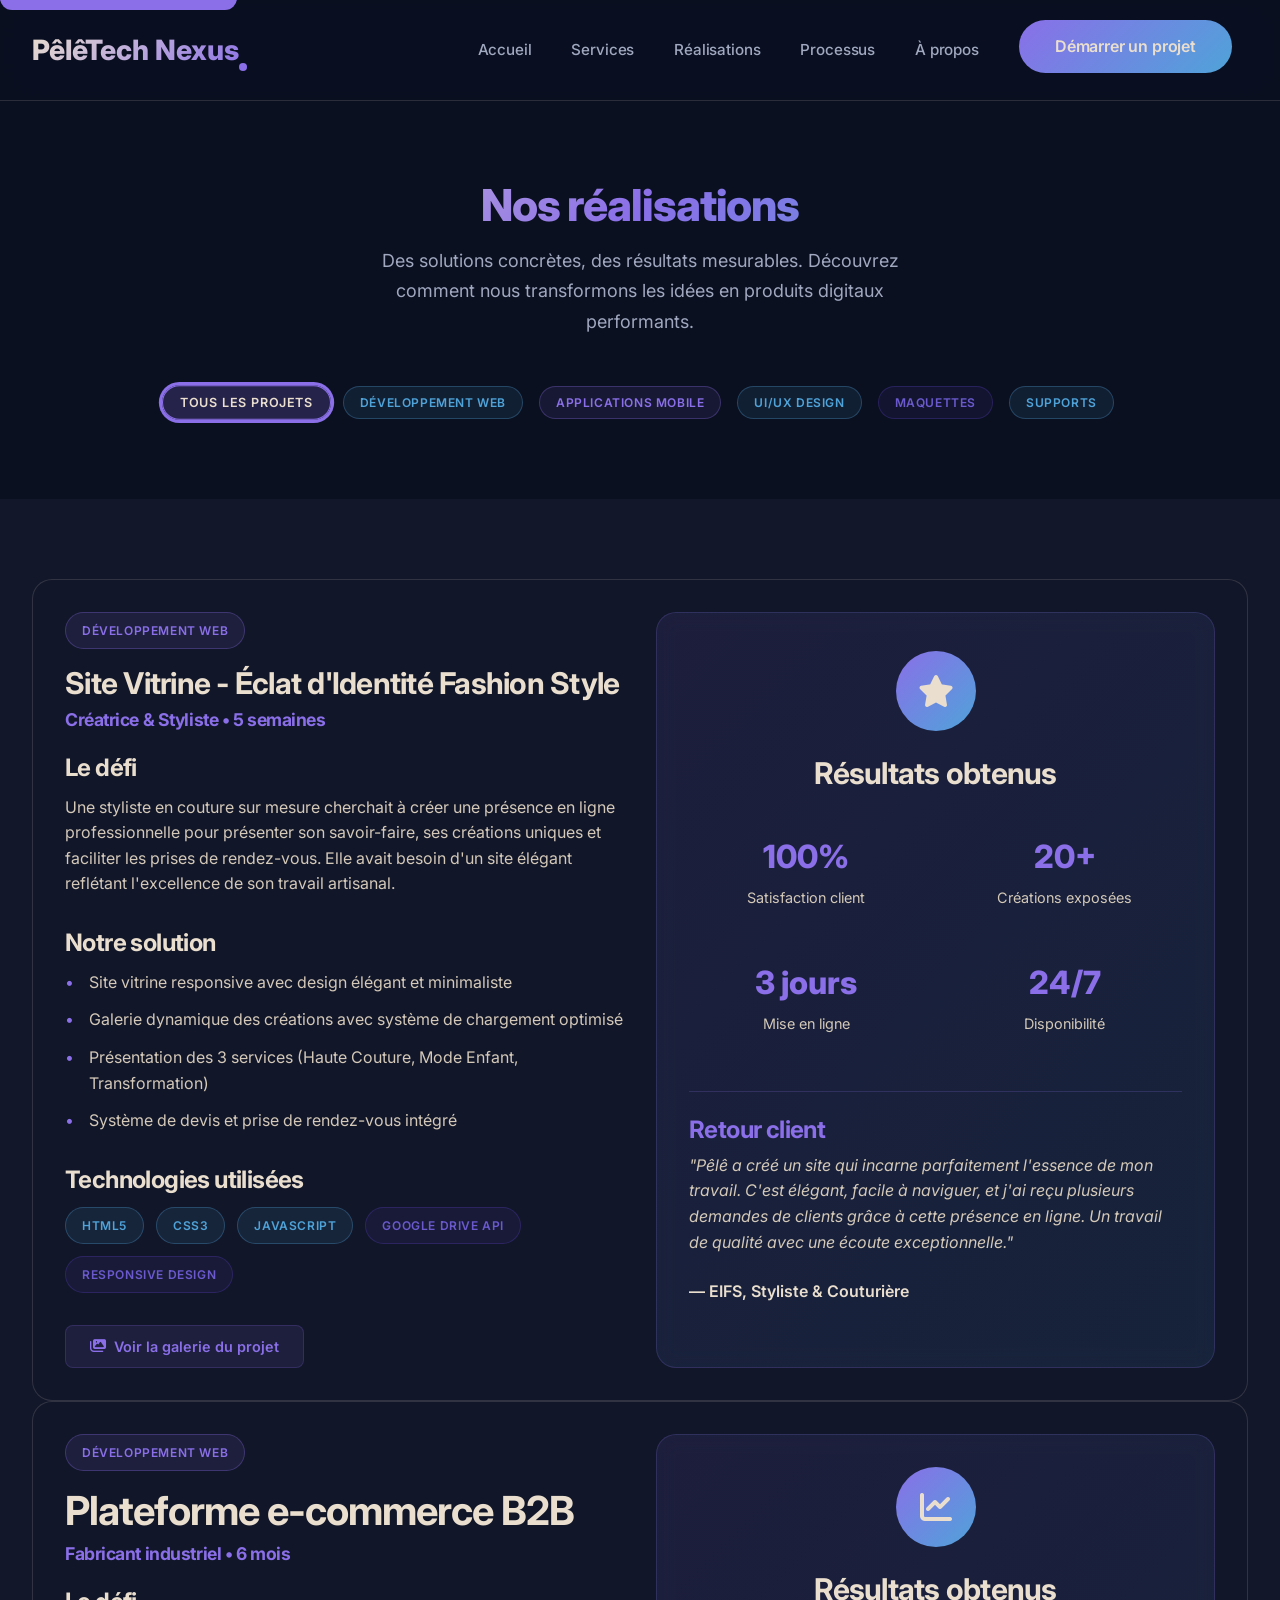
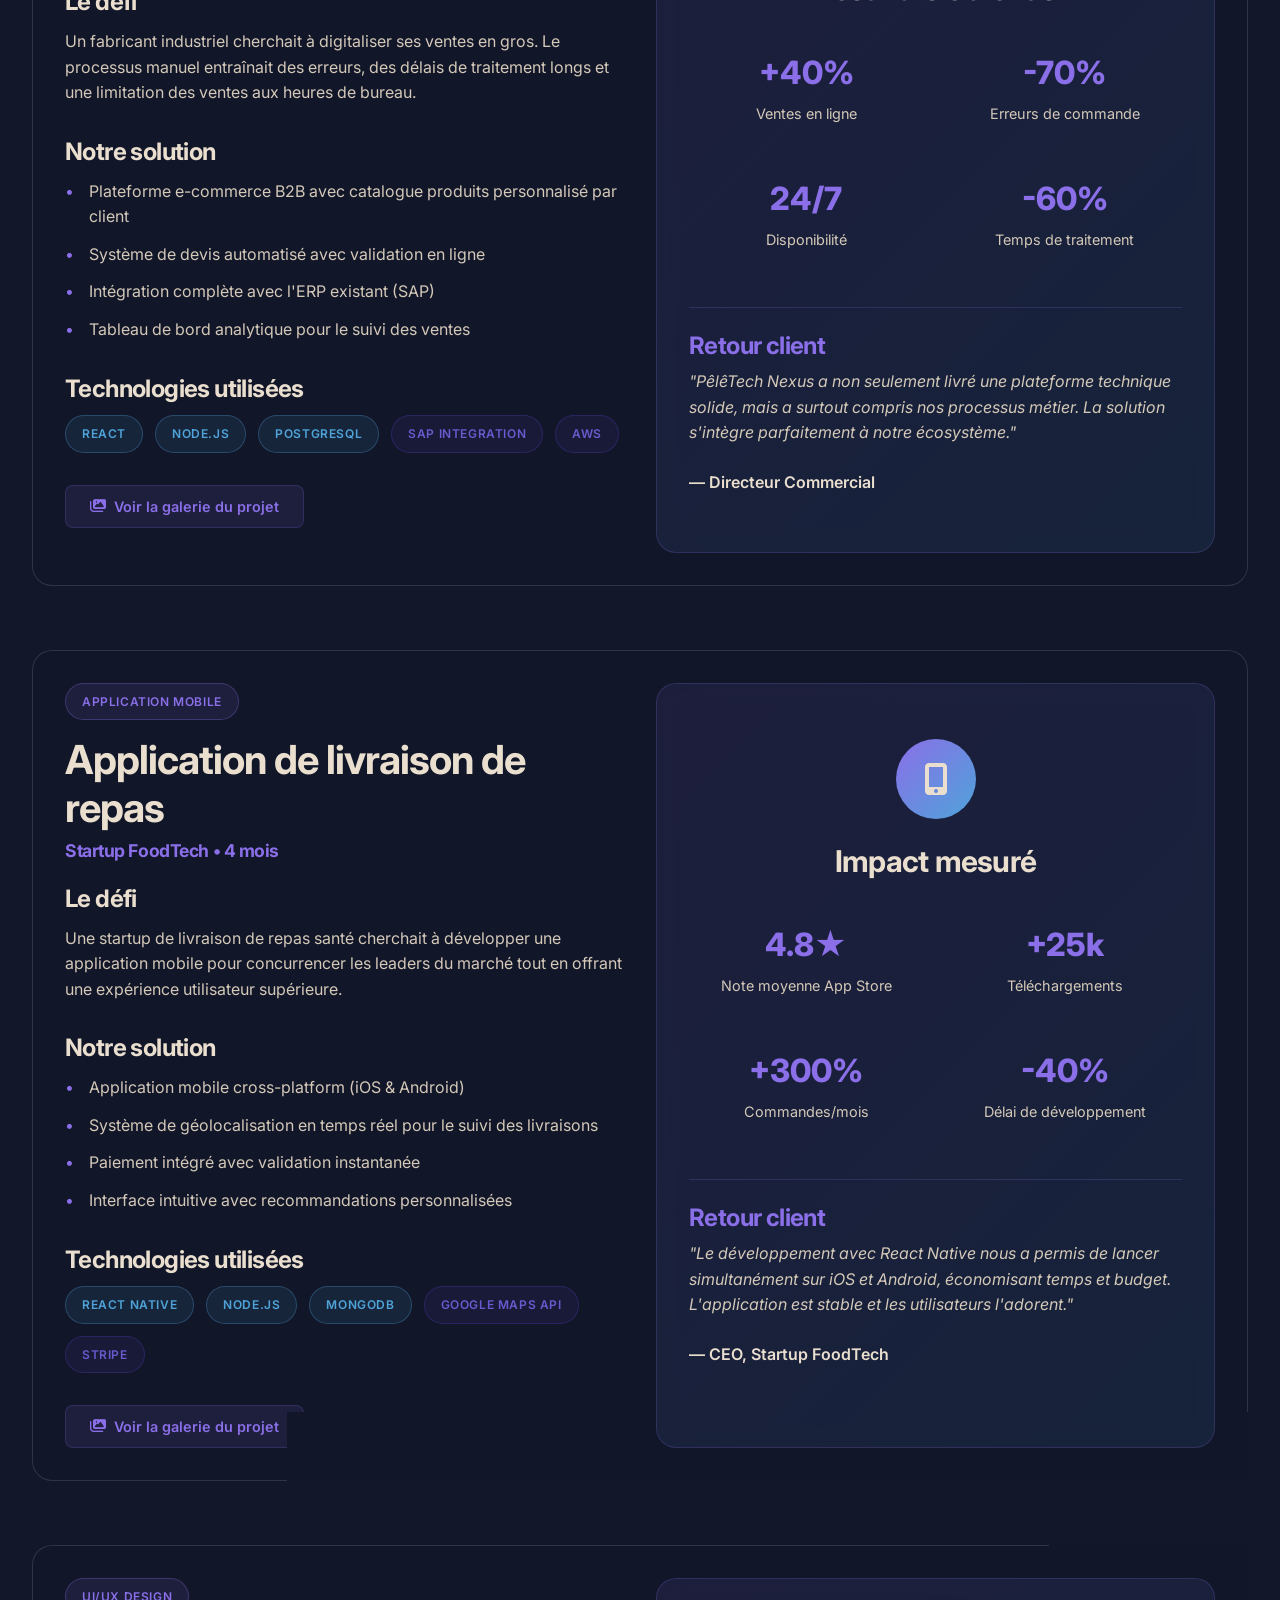
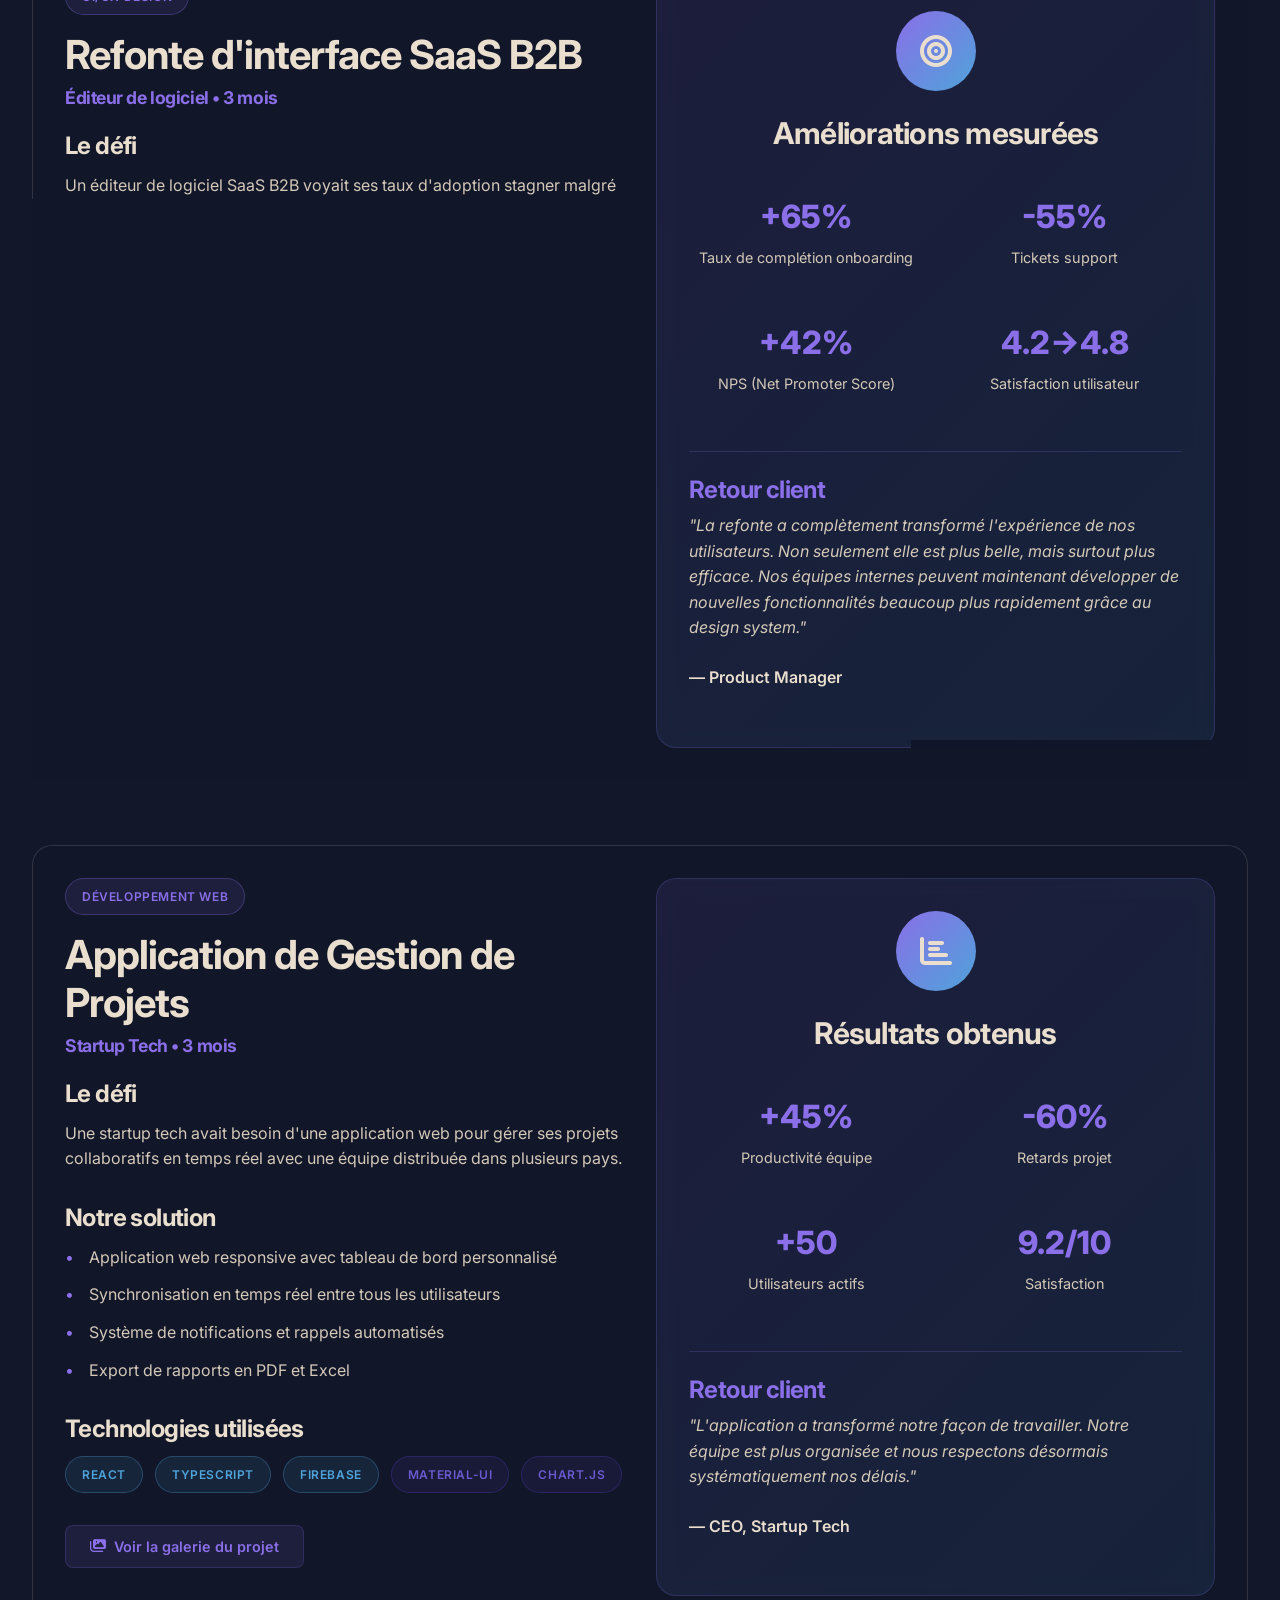
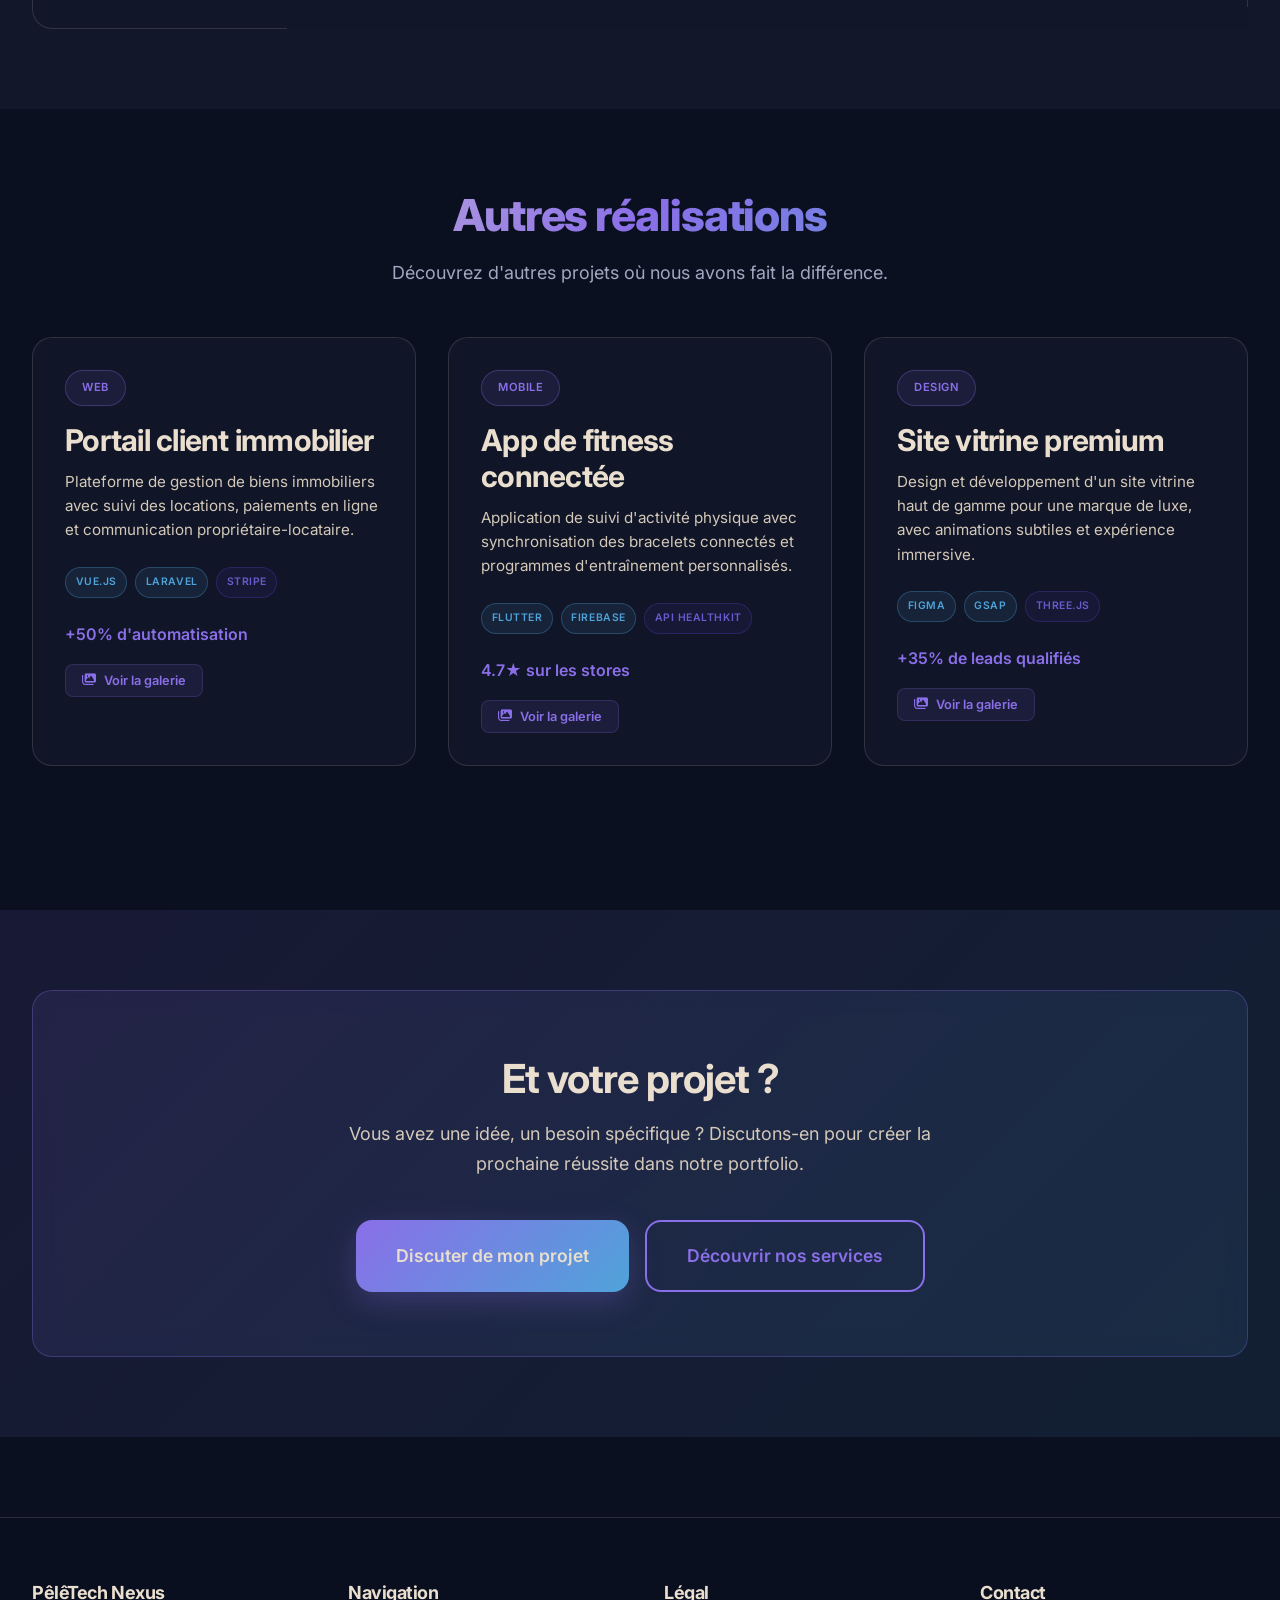
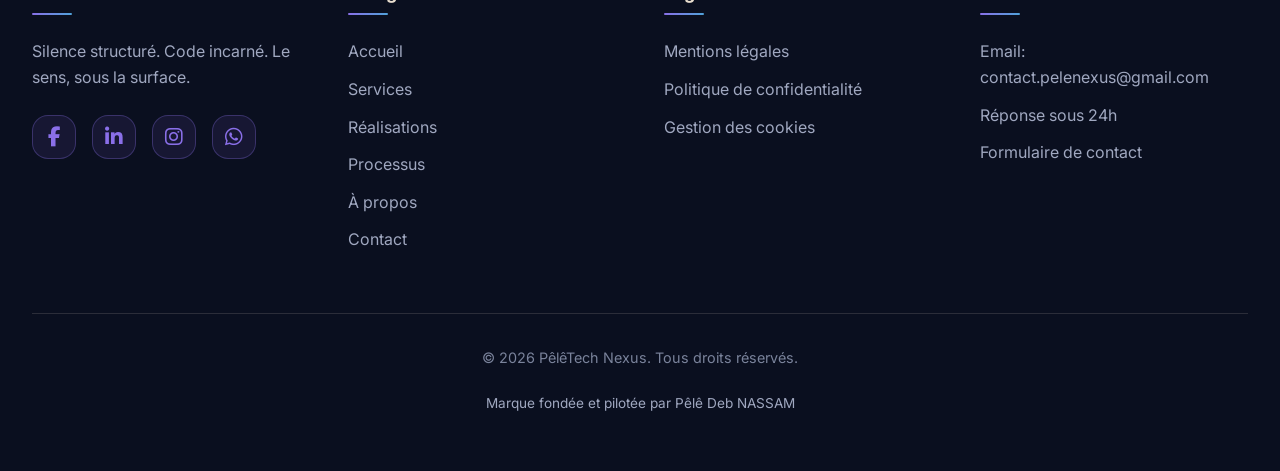
==== commit 8b7ca547: "Les réalisations" ====
--- a/realisations.html
+++ b/realisations.html
@@ -1,17 +1,30 @@
 <!DOCTYPE html>
 <html lang="fr">
+
 <head>
     <meta charset="UTF-8">
     <meta name="viewport" content="width=device-width, initial-scale=1.0">
     <title>Nos Réalisations | PêlêTech Nexus</title>
-    <meta name="description" content="Découvrez nos projets clients et études de cas. Des solutions concrètes pour des résultats mesurables.">
+    <meta name="description"
+        content="Découvrez nos projets clients et études de cas. Des solutions concrètes pour des résultats mesurables.">
     <link rel="stylesheet" href="css/style.css">
     <link rel="preconnect" href="https://fonts.googleapis.com">
     <link rel="preconnect" href="https://fonts.gstatic.com" crossorigin>
-    <link href="https://fonts.googleapis.com/css2?family=Inter:wght@300;400;500;600;700;800&display=swap" rel="stylesheet">
+    <link href="https://fonts.googleapis.com/css2?family=Inter:wght@300;400;500;600;700;800&display=swap"
+        rel="stylesheet">
     <link rel="stylesheet" href="https://cdnjs.cloudflare.com/ajax/libs/font-awesome/6.4.0/css/all.min.css">
     <link rel="icon" type="image/svg+xml" href="assets/logo.svg">
     <style>
+        /* FILTRE ACTIF – VISIBLE IMMÉDIATEMENT */
+        .filter-btn.active {
+            box-shadow: 0 0 0 3px var(--primary) !important;
+            transform: scale(1.05) !important;
+            background: rgba(138, 111, 232, 0.2) !important;
+            border-color: var(--primary) !important;
+            color: var(--light) !important;
+            transition: all 0.2s ease !important;
+        }
+
         /* Styles pour le modal de galerie */
         .galerie-modal {
             display: none;
@@ -25,12 +38,17 @@
             overflow-y: auto;
             animation: fadeInModal 0.3s ease;
         }
-        
+
         @keyframes fadeInModal {
-            from { opacity: 0; }
-            to { opacity: 1; }
-        }
-        
+            from {
+                opacity: 0;
+            }
+
+            to {
+                opacity: 1;
+            }
+        }
+
         .galerie-modal-content {
             background: var(--dark);
             margin: 2rem auto;
@@ -41,12 +59,19 @@
             border: 1px solid rgba(138, 111, 232, 0.2);
             animation: slideUpModal 0.3s ease;
         }
-        
+
         @keyframes slideUpModal {
-            from { transform: translateY(20px); opacity: 0; }
-            to { transform: translateY(0); opacity: 1; }
-        }
-        
+            from {
+                transform: translateY(20px);
+                opacity: 0;
+            }
+
+            to {
+                transform: translateY(0);
+                opacity: 1;
+            }
+        }
+
         .galerie-modal-header {
             padding: 1.5rem 2rem;
             background: linear-gradient(135deg, rgba(26, 29, 38, 0.9), rgba(19, 21, 28, 0.95));
@@ -55,14 +80,14 @@
             justify-content: space-between;
             align-items: center;
         }
-        
+
         .galerie-modal-header h3 {
             color: var(--light);
             margin: 0;
             font-size: 1.5rem;
             font-weight: 700;
         }
-        
+
         .galerie-modal-close {
             background: none;
             border: none;
@@ -79,17 +104,17 @@
             justify-content: center;
             border-radius: 50%;
         }
-        
+
         .galerie-modal-close:hover {
             color: var(--light);
             background: rgba(138, 111, 232, 0.1);
         }
-        
+
         .galerie-modal-body {
             padding: 2rem;
             min-height: 500px;
         }
-        
+
         /* Onglets */
         .galerie-modal-tabs {
             display: flex;
@@ -99,7 +124,7 @@
             padding-bottom: 0.5rem;
             flex-wrap: wrap;
         }
-        
+
         .galerie-modal-tab {
             background: none;
             border: none;
@@ -114,18 +139,18 @@
             font-weight: 600;
             font-size: 0.9rem;
         }
-        
+
         .galerie-modal-tab:hover {
             color: var(--light);
             background: rgba(138, 111, 232, 0.05);
         }
-        
+
         .galerie-modal-tab.active {
             color: var(--primary);
             background: rgba(138, 111, 232, 0.1);
             border-bottom: 3px solid var(--primary);
         }
-        
+
         .galerie-tab-badge {
             background: var(--primary);
             color: white;
@@ -134,17 +159,17 @@
             font-size: 0.7rem;
             font-weight: 600;
         }
-        
+
         /* Contenu des onglets */
         .galerie-modal-tab-content {
             display: none;
         }
-        
+
         .galerie-modal-tab-content.active {
             display: block;
             animation: fadeInModal 0.3s ease;
         }
-        
+
         /* Galerie d'images */
         .galerie-grid {
             display: grid;
@@ -152,7 +177,7 @@
             gap: 1rem;
             margin-top: 1rem;
         }
-        
+
         .galerie-item {
             position: relative;
             border-radius: 8px;
@@ -162,11 +187,11 @@
             aspect-ratio: 4/3;
             background: var(--dark-light);
         }
-        
+
         .galerie-item:hover {
             transform: scale(1.02);
         }
-        
+
         .galerie-item img {
             width: 100%;
             height: 100%;
@@ -174,11 +199,11 @@
             display: block;
             transition: transform 0.3s;
         }
-        
+
         .galerie-item:hover img {
             transform: scale(1.05);
         }
-        
+
         .galerie-overlay {
             position: absolute;
             bottom: 0;
@@ -189,11 +214,11 @@
             transform: translateY(100%);
             transition: transform 0.3s;
         }
-        
+
         .galerie-item:hover .galerie-overlay {
             transform: translateY(0);
         }
-        
+
         /* Vidéos */
         .galerie-video-grid {
             display: grid;
@@ -201,7 +226,7 @@
             gap: 1.5rem;
             margin-top: 1rem;
         }
-        
+
         .galerie-video-item {
             background: var(--dark-light);
             border-radius: 8px;
@@ -209,7 +234,7 @@
             padding: 1.5rem;
             border: 1px solid rgba(138, 111, 232, 0.1);
         }
-        
+
         .galerie-video-placeholder {
             width: 100%;
             height: 180px;
@@ -224,23 +249,23 @@
             cursor: pointer;
             transition: transform 0.3s;
         }
-        
+
         .galerie-video-placeholder:hover {
             transform: scale(1.05);
             background: rgba(138, 111, 232, 0.2);
         }
-        
+
         .galerie-video-info h4 {
             color: var(--light);
             margin-bottom: 0.5rem;
             font-size: 1.1rem;
         }
-        
+
         .galerie-video-info {
             color: var(--light-secondary);
             font-size: 0.9rem;
         }
-        
+
         /* Documents */
         .galerie-documents-list {
             display: flex;
@@ -248,7 +273,7 @@
             gap: 0.75rem;
             margin-top: 1rem;
         }
-        
+
         .galerie-document-item {
             display: flex;
             align-items: center;
@@ -261,58 +286,58 @@
             color: var(--light-secondary);
             border: 1px solid rgba(138, 111, 232, 0.05);
         }
-        
+
         .galerie-document-item:hover {
             background: rgba(138, 111, 232, 0.1);
             color: var(--light);
             border-color: rgba(138, 111, 232, 0.2);
             transform: translateY(-2px);
         }
-        
+
         .galerie-document-icon {
             font-size: 1.5rem;
             color: var(--primary);
             min-width: 40px;
         }
-        
+
         .galerie-document-info {
             flex: 1;
         }
-        
+
         .galerie-document-name {
             font-weight: 600;
             color: var(--light);
             margin-bottom: 0.25rem;
         }
-        
+
         .galerie-document-size {
             font-size: 0.85rem;
             opacity: 0.8;
         }
-        
+
         .galerie-document-download {
             color: var(--primary);
             font-size: 1.2rem;
             transition: transform 0.3s;
         }
-        
+
         .galerie-document-item:hover .galerie-document-download {
             transform: translateY(-2px);
         }
-        
+
         /* Informations du projet */
         .galerie-project-info {
             display: flex;
             flex-direction: column;
             gap: 2rem;
         }
-        
+
         .galerie-info-grid {
             display: grid;
             grid-template-columns: repeat(auto-fit, minmax(250px, 1fr));
             gap: 1.5rem;
         }
-        
+
         .galerie-info-item h4 {
             color: var(--primary);
             margin-bottom: 0.5rem;
@@ -321,20 +346,20 @@
             gap: 0.5rem;
             font-size: 0.95rem;
         }
-        
+
         .galerie-info-item p {
             color: var(--light);
             font-size: 1.1rem;
             font-weight: 600;
         }
-        
+
         .galerie-tech-tags {
             display: flex;
             flex-wrap: wrap;
             gap: 0.5rem;
             margin-top: 0.5rem;
         }
-        
+
         .galerie-tech-tag {
             background: rgba(138, 111, 232, 0.1);
             color: var(--primary);
@@ -343,14 +368,14 @@
             font-size: 0.85rem;
             font-weight: 600;
         }
-        
+
         .galerie-info-section {
             background: var(--dark-light);
             padding: 1.5rem;
             border-radius: 8px;
             border: 1px solid rgba(255, 255, 255, 0.05);
         }
-        
+
         .galerie-info-section h4 {
             color: var(--light);
             margin-bottom: 1rem;
@@ -359,25 +384,25 @@
             gap: 0.5rem;
             font-size: 1.1rem;
         }
-        
+
         .galerie-info-section p {
             color: var(--light-secondary);
             line-height: 1.6;
         }
-        
+
         .galerie-features-list {
             list-style: none;
             padding: 0;
             margin: 0;
         }
-        
+
         .galerie-features-list li {
             padding: 0.5rem 0;
             padding-left: 1.5rem;
             position: relative;
             color: var(--light-secondary);
         }
-        
+
         .galerie-features-list li:before {
             content: "•";
             position: absolute;
@@ -386,29 +411,29 @@
             font-weight: bold;
             font-size: 1.2rem;
         }
-        
+
         .galerie-file-stats {
             display: flex;
             gap: 2rem;
             flex-wrap: wrap;
         }
-        
+
         .galerie-file-stat {
             text-align: center;
         }
-        
+
         .galerie-file-stat-number {
             font-size: 2rem;
             font-weight: 800;
             color: var(--primary);
             display: block;
         }
-        
+
         .galerie-file-stat-label {
             color: var(--light-secondary);
             font-size: 0.9rem;
         }
-        
+
         /* Footer du modal */
         .galerie-modal-footer {
             padding: 1.5rem 2rem;
@@ -418,7 +443,7 @@
             justify-content: flex-end;
             gap: 1rem;
         }
-        
+
         /* Image Viewer - CORRIGÉ */
         .galerie-image-viewer {
             display: none;
@@ -434,12 +459,12 @@
             opacity: 0;
             transition: opacity 0.3s ease;
         }
-        
+
         .galerie-image-viewer.active {
             display: flex;
             opacity: 1;
         }
-        
+
         .galerie-image-viewer-content {
             max-width: 90%;
             max-height: 90%;
@@ -448,7 +473,7 @@
             justify-content: center;
             align-items: center;
         }
-        
+
         .galerie-image-viewer-content img {
             max-width: 100%;
             max-height: 90vh;
@@ -456,7 +481,7 @@
             border-radius: 8px;
             box-shadow: 0 20px 60px rgba(0, 0, 0, 0.8);
         }
-        
+
         .galerie-image-viewer-close {
             position: fixed;
             top: 20px;
@@ -475,12 +500,12 @@
             transition: background 0.3s;
             z-index: 2001;
         }
-        
+
         .galerie-image-viewer-close:hover {
             background: rgba(138, 111, 232, 0.8);
             transform: scale(1.1);
         }
-        
+
         .galerie-image-viewer-nav {
             position: fixed;
             top: 50%;
@@ -499,20 +524,20 @@
             transition: background 0.3s;
             z-index: 2001;
         }
-        
+
         .galerie-image-viewer-nav:hover {
             background: rgba(138, 111, 232, 0.8);
             transform: translateY(-50%) scale(1.1);
         }
-        
+
         .galerie-image-viewer-nav.prev {
             left: 20px;
         }
-        
+
         .galerie-image-viewer-nav.next {
             right: 20px;
         }
-        
+
         /* Bouton "Voir la galerie" */
         .btn-galerie {
             display: inline-flex;
@@ -529,21 +554,21 @@
             transition: all 0.3s ease;
             text-decoration: none;
         }
-        
+
         .btn-galerie:hover {
             background: rgba(138, 111, 232, 0.2);
             color: var(--light);
             transform: translateY(-2px);
             box-shadow: 0 10px 20px rgba(138, 111, 232, 0.2);
         }
-        
+
         /* État de chargement */
         .galerie-loading {
             text-align: center;
             padding: 3rem;
             color: var(--light-secondary);
         }
-        
+
         .galerie-spinner {
             width: 50px;
             height: 50px;
@@ -553,24 +578,26 @@
             animation: spin 1s linear infinite;
             margin: 0 auto 1rem;
         }
-        
+
         @keyframes spin {
-            to { transform: rotate(360deg); }
-        }
-        
+            to {
+                transform: rotate(360deg);
+            }
+        }
+
         /* Message d'erreur */
         .galerie-error {
             text-align: center;
             padding: 3rem;
             color: var(--light-secondary);
         }
-        
+
         .galerie-error i {
             font-size: 3rem;
             color: #ff6b6b;
             margin-bottom: 1rem;
         }
-        
+
         /* Info sur l'image */
         .galerie-image-info {
             position: fixed;
@@ -583,71 +610,71 @@
             background: rgba(0, 0, 0, 0.7);
             z-index: 2001;
         }
-        
+
         /* Responsive */
         @media (max-width: 768px) {
             .galerie-modal-content {
                 width: 95%;
                 margin: 1rem auto;
             }
-            
+
             .galerie-modal-header {
                 padding: 1rem;
             }
-            
+
             .galerie-modal-body {
                 padding: 1rem;
             }
-            
+
             .galerie-modal-tabs {
                 flex-wrap: wrap;
             }
-            
+
             .galerie-modal-footer {
                 flex-direction: column;
                 padding: 1rem;
             }
-            
+
             .galerie-modal-footer .btn {
                 width: 100%;
             }
-            
+
             .galerie-grid {
                 grid-template-columns: repeat(2, 1fr);
             }
-            
+
             .galerie-video-grid {
                 grid-template-columns: 1fr;
             }
-            
+
             .galerie-info-grid {
                 grid-template-columns: 1fr;
             }
-            
+
             .galerie-file-stats {
                 justify-content: center;
             }
-            
+
             .galerie-image-viewer-nav {
                 width: 50px;
                 height: 50px;
                 font-size: 1.2rem;
             }
-            
+
             .galerie-image-viewer-nav.prev {
                 left: 10px;
             }
-            
+
             .galerie-image-viewer-nav.next {
                 right: 10px;
             }
         }
-        
+
         @media (max-width: 480px) {
             .galerie-grid {
                 grid-template-columns: 1fr;
             }
-            
+
             .galerie-image-viewer-nav {
                 width: 40px;
                 height: 40px;
@@ -656,23 +683,24 @@
         }
     </style>
 </head>
+
 <body>
     <!-- Navigation -->
     <nav class="navbar">
         <div class="nav-container">
-            <a href="index.html" class="logo">PêlêTech Nexus</a>
-            
+            <a href="index.php" class="logo">PêlêTech Nexus</a>
+
             <button class="menu-toggle" id="menuToggle" aria-label="Menu">
                 <span class="icon"><i class="fas fa-bars"></i></span>
             </button>
-            
+
             <ul class="nav-menu" id="navMenu">
-                <li><a href="index.html" class="nav-link">Accueil</a></li>
-                <li><a href="services.html" class="nav-link">Services</a></li>
-                <li><a href="realisations.html" class="nav-link active">Réalisations</a></li>
-                <li><a href="process.html" class="nav-link">Processus</a></li>
-                <li><a href="apropos.html" class="nav-link">À propos</a></li>
-                <li><a href="contact.html" class="nav-link cta-nav">Démarrer un projet</a></li>
+                <li><a href="index.php" class="nav-link">Accueil</a></li>
+                <li><a href="services.php" class="nav-link">Services</a></li>
+                <li><a href="realisations.php" class="nav-link active">Réalisations</a></li>
+                <li><a href="process.php" class="nav-link">Processus</a></li>
+                <li><a href="apropos.php" class="nav-link">À propos</a></li>
+                <li><a href="contact.php" class="nav-link cta-nav">Démarrer un projet</a></li>
             </ul>
         </div>
     </nav>
@@ -685,61 +713,192 @@
         <section id="realisations-hero" class="animate-fade-in">
             <div class="container">
                 <h1 class="section-title">Nos réalisations</h1>
-                <p class="section-subtitle">Des solutions concrètes, des résultats mesurables. Découvrez comment nous transformons les idées en produits digitaux performants.</p>
-                
+                <p class="section-subtitle">Des solutions concrètes, des résultats mesurables. Découvrez comment nous
+                    transformons les idées en produits digitaux performants.</p>
+
                 <div style="text-align: center; margin-top: 3rem;">
                     <div style="display: inline-flex; gap: 1rem; flex-wrap: wrap; justify-content: center;">
-                        <button class="badge badge-primary filter-btn active" data-filter="all">Tous les projets</button>
+                        <button class="badge badge-accent filter-btn active" data-filter="all">Tous les
+                            projets</button>
                         <button class="badge badge-secondary filter-btn" data-filter="web">Développement Web</button>
-                        <button class="badge badge-secondary filter-btn" data-filter="mobile">Applications Mobile</button>
-                        <button class="badge badge-accent filter-btn" data-filter="ui_ux">UI/UX Design</button>
-                        <button class="badge badge-primary filter-btn active" data-filter="maquettes">Maquettes</button>
+                        <button class="badge badge-primary filter-btn" data-filter="mobile">Applications
+                            Mobile</button>
+                        <button class="badge badge-secondary filter-btn" data-filter="ui_ux">UI/UX Design</button>
+                        <button class="badge badge-accent filter-btn" data-filter="maquettes">Maquettes</button>
                         <button class="badge badge-secondary filter-btn" data-filter="supports">Supports</button>
                     </div>
                 </div>
             </div>
         </section>
 
-        <!-- Projets -->
+        <!-- Projet: Site Vitrine - Éclat d'Identité Fashion Style -->
         <section id="projets" class="bg-dark-light">
             <div class="container">
+                <div class="projet-card card animate-slide-up" data-category="web">
+                    <div class="grid grid-2">
+                        <div>
+                            <div class="badge badge-primary" style="margin-bottom: 1rem;">Développement Web</div>
+                            <h3 style="color: var(--light); margin-bottom: 0.5rem;">Site Vitrine - Éclat d'Identité
+                                Fashion Style</h3>
+                            <h3 style="color: var(--primary); font-size: 1.1rem; margin-bottom: 1.5rem;">Créatrice & Styliste • 5 semaines</h3>
+
+                            <div style="margin-bottom: 2rem;">
+                                <h4 style="color: var(--light); margin-bottom: 0.75rem;">Le défi</h4>
+                                <p style="color: var(--light-secondary);">
+                                    Une styliste en couture sur mesure cherchait à créer une présence en ligne
+                                    professionnelle pour présenter son savoir-faire, ses créations uniques et faciliter
+                                    les prises de rendez-vous. Elle avait besoin d'un site élégant reflétant
+                                    l'excellence de son travail artisanal.
+                                </p>
+                            </div>
+
+                            <div style="margin-bottom: 2rem;">
+                                <h4 style="color: var(--light); margin-bottom: 0.75rem;">Notre solution</h4>
+                                <ul style="list-style: none; padding: 0; margin: 0;">
+                                    <li style="margin-bottom: 0.75rem; padding-left: 1.5rem; position: relative;">
+                                        <span style="position: absolute; left: 0; color: var(--primary);">•</span>
+                                        <span style="color: var(--light-secondary);">Site vitrine responsive avec design
+                                            élégant et minimaliste</span>
+                                    </li>
+                                    <li style="margin-bottom: 0.75rem; padding-left: 1.5rem; position: relative;">
+                                        <span style="position: absolute; left: 0; color: var(--primary);">•</span>
+                                        <span style="color: var(--light-secondary);">Galerie dynamique des créations
+                                            avec système de chargement optimisé</span>
+                                    </li>
+                                    <li style="margin-bottom: 0.75rem; padding-left: 1.5rem; position: relative;">
+                                        <span style="position: absolute; left: 0; color: var(--primary);">•</span>
+                                        <span style="color: var(--light-secondary);">Présentation des 3 services (Haute
+                                            Couture, Mode Enfant, Transformation)</span>
+                                    </li>
+                                    <li style="margin-bottom: 0.75rem; padding-left: 1.5rem; position: relative;">
+                                        <span style="position: absolute; left: 0; color: var(--primary);">•</span>
+                                        <span style="color: var(--light-secondary);">Système de devis et prise de
+                                            rendez-vous intégré</span>
+                                    </li>
+                                </ul>
+                            </div>
+
+                            <div>
+                                <h4 style="color: var(--light); margin-bottom: 0.75rem;">Technologies utilisées</h4>
+                                <div style="display: flex; flex-wrap: wrap; gap: 0.75rem; margin-bottom: 1.5rem;">
+                                    <span class="badge badge-secondary">HTML5</span>
+                                    <span class="badge badge-secondary">CSS3</span>
+                                    <span class="badge badge-secondary">JavaScript</span>
+                                    <span class="badge badge-accent">Google Drive API</span>
+                                    <span class="badge badge-accent">Responsive Design</span>
+                                </div>
+                            </div>
+
+                            <!-- Bouton pour ouvrir la galerie Drive -->
+                            <div style="margin-top: 2rem;">
+                                <button class="btn-galerie" data-drive-id="1WaTX4zZx3ztPpORmp8qQCNZofyeenioP">
+                                    <i class="fas fa-images"></i>
+                                    <span>Voir la galerie du projet</span>
+                                </button>
+                            </div>
+                        </div>
+
+                        <div>
+                            <div class="card card-gradient"
+                                style="height: 100%; padding: 2rem; display: flex; flex-direction: column; justify-content: center;">
+                                <div style="text-align: center; margin-bottom: 2rem;">
+                                    <div class="icon icon-lg icon-gradient icon-circle" style="margin: 0 auto 1.5rem;">
+                                        <i class="fas fa-star"></i>
+                                    </div>
+                                    <h3 style="color: var(--light); margin-bottom: 0.5rem;">Résultats obtenus</h3>
+                                </div>
+
+                                <div style="display: grid; grid-template-columns: repeat(2, 1fr); gap: 1.5rem;">
+                                    <div style="text-align: center;">
+                                        <div
+                                            style="font-size: 2rem; font-weight: 800; color: var(--primary); margin-bottom: 0.25rem;">
+                                            100%</div>
+                                        <p style="color: var(--light-secondary); font-size: 0.9rem;">Satisfaction client
+                                        </p>
+                                    </div>
+                                    <div style="text-align: center;">
+                                        <div
+                                            style="font-size: 2rem; font-weight: 800; color: var(--primary); margin-bottom: 0.25rem;">
+                                            20+</div>
+                                        <p style="color: var(--light-secondary); font-size: 0.9rem;">Créations exposées
+                                        </p>
+                                    </div>
+                                    <div style="text-align: center;">
+                                        <div
+                                            style="font-size: 2rem; font-weight: 800; color: var(--primary); margin-bottom: 0.25rem;">
+                                            3 jours</div>
+                                        <p style="color: var(--light-secondary); font-size: 0.9rem;">Mise en ligne</p>
+                                    </div>
+                                    <div style="text-align: center;">
+                                        <div
+                                            style="font-size: 2rem; font-weight: 800; color: var(--primary); margin-bottom: 0.25rem;">
+                                            24/7</div>
+                                        <p style="color: var(--light-secondary); font-size: 0.9rem;">Disponibilité</p>
+                                    </div>
+                                </div>
+
+                                <div
+                                    style="margin-top: 2rem; padding-top: 1.5rem; border-top: 1px solid rgba(138, 111, 232, 0.2);">
+                                    <h4 style="color: var(--primary); margin-bottom: 0.5rem;">Retour client</h4>
+                                    <p style="color: var(--light-secondary); font-style: italic;">
+                                        "Pêlê a créé un site qui incarne parfaitement l'essence de mon travail. C'est
+                                        élégant, facile à naviguer, et j'ai reçu plusieurs demandes de clients grâce à
+                                        cette présence en ligne. Un travail de qualité avec une écoute exceptionnelle."
+                                    </p>
+                                    <p style="color: var(--light); margin-top: 0.5rem; font-weight: 600;">
+                                        — EIFS, Styliste & Couturière
+                                    </p>
+                                </div>
+                            </div>
+                        </div>
+                    </div>
+                </div>
+
+
                 <!-- Projet 1 -->
                 <div class="projet-card card animate-slide-up" data-category="web">
                     <div class="grid grid-2">
                         <div>
                             <div class="badge badge-primary" style="margin-bottom: 1rem;">Développement Web</div>
                             <h2 style="color: var(--light); margin-bottom: 0.5rem;">Plateforme e-commerce B2B</h2>
-                            <h3 style="color: var(--primary); font-size: 1.1rem; margin-bottom: 1.5rem;">Fabricant industriel • 6 mois</h3>
-                            
+                            <h3 style="color: var(--primary); font-size: 1.1rem; margin-bottom: 1.5rem;">Fabricant
+                                industriel • 6 mois</h3>
+
                             <div style="margin-bottom: 2rem;">
                                 <h4 style="color: var(--light); margin-bottom: 0.75rem;">Le défi</h4>
                                 <p style="color: var(--light-secondary);">
-                                    Un fabricant industriel cherchait à digitaliser ses ventes en gros. Le processus manuel entraînait des erreurs, des délais de traitement longs et une limitation des ventes aux heures de bureau.
+                                    Un fabricant industriel cherchait à digitaliser ses ventes en gros. Le processus
+                                    manuel entraînait des erreurs, des délais de traitement longs et une limitation des
+                                    ventes aux heures de bureau.
                                 </p>
                             </div>
-                            
+
                             <div style="margin-bottom: 2rem;">
                                 <h4 style="color: var(--light); margin-bottom: 0.75rem;">Notre solution</h4>
                                 <ul style="list-style: none; padding: 0; margin: 0;">
                                     <li style="margin-bottom: 0.75rem; padding-left: 1.5rem; position: relative;">
                                         <span style="position: absolute; left: 0; color: var(--primary);">•</span>
-                                        <span style="color: var(--light-secondary);">Plateforme e-commerce B2B avec catalogue produits personnalisé par client</span>
+                                        <span style="color: var(--light-secondary);">Plateforme e-commerce B2B avec
+                                            catalogue produits personnalisé par client</span>
                                     </li>
                                     <li style="margin-bottom: 0.75rem; padding-left: 1.5rem; position: relative;">
                                         <span style="position: absolute; left: 0; color: var(--primary);">•</span>
-                                        <span style="color: var(--light-secondary);">Système de devis automatisé avec validation en ligne</span>
+                                        <span style="color: var(--light-secondary);">Système de devis automatisé avec
+                                            validation en ligne</span>
                                     </li>
                                     <li style="margin-bottom: 0.75rem; padding-left: 1.5rem; position: relative;">
                                         <span style="position: absolute; left: 0; color: var(--primary);">•</span>
-                                        <span style="color: var(--light-secondary);">Intégration complète avec l'ERP existant (SAP)</span>
+                                        <span style="color: var(--light-secondary);">Intégration complète avec l'ERP
+                                            existant (SAP)</span>
                                     </li>
                                     <li style="padding-left: 1.5rem; position: relative;">
                                         <span style="position: absolute; left: 0; color: var(--primary);">•</span>
-                                        <span style="color: var(--light-secondary);">Tableau de bord analytique pour le suivi des ventes</span>
+                                        <span style="color: var(--light-secondary);">Tableau de bord analytique pour le
+                                            suivi des ventes</span>
                                     </li>
                                 </ul>
                             </div>
-                            
+
                             <div>
                                 <h4 style="color: var(--light); margin-bottom: 0.75rem;">Technologies utilisées</h4>
                                 <div style="display: flex; flex-wrap: wrap; gap: 0.75rem; margin-bottom: 1.5rem;">
@@ -750,7 +909,7 @@
                                     <span class="badge badge-accent">AWS</span>
                                 </div>
                             </div>
-                            
+
                             <!-- Bouton pour ouvrir la galerie Drive -->
                             <div style="margin-top: 2rem;">
                                 <button class="btn-galerie" data-drive-id="1WaTX4zZx3ztPpORmp8qQCNZofyeenioP">
@@ -759,39 +918,53 @@
                                 </button>
                             </div>
                         </div>
-                        
+
                         <div>
-                            <div class="card card-gradient" style="height: 100%; padding: 2rem; display: flex; flex-direction: column; justify-content: center;">
+                            <div class="card card-gradient"
+                                style="height: 100%; padding: 2rem; display: flex; flex-direction: column; justify-content: center;">
                                 <div style="text-align: center; margin-bottom: 2rem;">
                                     <div class="icon icon-lg icon-gradient icon-circle" style="margin: 0 auto 1.5rem;">
                                         <i class="fas fa-chart-line"></i>
                                     </div>
                                     <h3 style="color: var(--light); margin-bottom: 0.5rem;">Résultats obtenus</h3>
                                 </div>
-                                
+
                                 <div style="display: grid; grid-template-columns: repeat(2, 1fr); gap: 1.5rem;">
                                     <div style="text-align: center;">
-                                        <div style="font-size: 2rem; font-weight: 800; color: var(--primary); margin-bottom: 0.25rem;">+40%</div>
+                                        <div
+                                            style="font-size: 2rem; font-weight: 800; color: var(--primary); margin-bottom: 0.25rem;">
+                                            +40%</div>
                                         <p style="color: var(--light-secondary); font-size: 0.9rem;">Ventes en ligne</p>
                                     </div>
                                     <div style="text-align: center;">
-                                        <div style="font-size: 2rem; font-weight: 800; color: var(--primary); margin-bottom: 0.25rem;">-70%</div>
-                                        <p style="color: var(--light-secondary); font-size: 0.9rem;">Erreurs de commande</p>
-                                    </div>
-                                    <div style="text-align: center;">
-                                        <div style="font-size: 2rem; font-weight: 800; color: var(--primary); margin-bottom: 0.25rem;">24/7</div>
+                                        <div
+                                            style="font-size: 2rem; font-weight: 800; color: var(--primary); margin-bottom: 0.25rem;">
+                                            -70%</div>
+                                        <p style="color: var(--light-secondary); font-size: 0.9rem;">Erreurs de commande
+                                        </p>
+                                    </div>
+                                    <div style="text-align: center;">
+                                        <div
+                                            style="font-size: 2rem; font-weight: 800; color: var(--primary); margin-bottom: 0.25rem;">
+                                            24/7</div>
                                         <p style="color: var(--light-secondary); font-size: 0.9rem;">Disponibilité</p>
                                     </div>
                                     <div style="text-align: center;">
-                                        <div style="font-size: 2rem; font-weight: 800; color: var(--primary); margin-bottom: 0.25rem;">-60%</div>
-                                        <p style="color: var(--light-secondary); font-size: 0.9rem;">Temps de traitement</p>
-                                    </div>
-                                </div>
-                                
-                                <div style="margin-top: 2rem; padding-top: 1.5rem; border-top: 1px solid rgba(138, 111, 232, 0.2);">
+                                        <div
+                                            style="font-size: 2rem; font-weight: 800; color: var(--primary); margin-bottom: 0.25rem;">
+                                            -60%</div>
+                                        <p style="color: var(--light-secondary); font-size: 0.9rem;">Temps de traitement
+                                        </p>
+                                    </div>
+                                </div>
+
+                                <div
+                                    style="margin-top: 2rem; padding-top: 1.5rem; border-top: 1px solid rgba(138, 111, 232, 0.2);">
                                     <h4 style="color: var(--primary); margin-bottom: 0.5rem;">Retour client</h4>
                                     <p style="color: var(--light-secondary); font-style: italic;">
-                                        "PêlêTech Nexus a non seulement livré une plateforme technique solide, mais a surtout compris nos processus métier. La solution s'intègre parfaitement à notre écosystème."
+                                        "PêlêTech Nexus a non seulement livré une plateforme technique solide, mais a
+                                        surtout compris nos processus métier. La solution s'intègre parfaitement à notre
+                                        écosystème."
                                     </p>
                                     <p style="color: var(--light); margin-top: 0.5rem; font-weight: 600;">
                                         — Directeur Commercial
@@ -807,38 +980,46 @@
                     <div class="grid grid-2">
                         <div>
                             <div class="badge badge-primary" style="margin-bottom: 1rem;">Application Mobile</div>
-                            <h2 style="color: var(--light); margin-bottom: 0.5rem;">Application de livraison de repas</h2>
-                            <h3 style="color: var(--primary); font-size: 1.1rem; margin-bottom: 1.5rem;">Startup FoodTech • 4 mois</h3>
-                            
+                            <h2 style="color: var(--light); margin-bottom: 0.5rem;">Application de livraison de repas
+                            </h2>
+                            <h3 style="color: var(--primary); font-size: 1.1rem; margin-bottom: 1.5rem;">Startup
+                                FoodTech • 4 mois</h3>
+
                             <div style="margin-bottom: 2rem;">
                                 <h4 style="color: var(--light); margin-bottom: 0.75rem;">Le défi</h4>
                                 <p style="color: var(--light-secondary);">
-                                    Une startup de livraison de repas santé cherchait à développer une application mobile pour concurrencer les leaders du marché tout en offrant une expérience utilisateur supérieure.
+                                    Une startup de livraison de repas santé cherchait à développer une application
+                                    mobile pour concurrencer les leaders du marché tout en offrant une expérience
+                                    utilisateur supérieure.
                                 </p>
                             </div>
-                            
+
                             <div style="margin-bottom: 2rem;">
                                 <h4 style="color: var(--light); margin-bottom: 0.75rem;">Notre solution</h4>
                                 <ul style="list-style: none; padding: 0; margin: 0;">
                                     <li style="margin-bottom: 0.75rem; padding-left: 1.5rem; position: relative;">
                                         <span style="position: absolute; left: 0; color: var(--primary);">•</span>
-                                        <span style="color: var(--light-secondary);">Application mobile cross-platform (iOS & Android)</span>
+                                        <span style="color: var(--light-secondary);">Application mobile cross-platform
+                                            (iOS & Android)</span>
                                     </li>
                                     <li style="margin-bottom: 0.75rem; padding-left: 1.5rem; position: relative;">
                                         <span style="position: absolute; left: 0; color: var(--primary);">•</span>
-                                        <span style="color: var(--light-secondary);">Système de géolocalisation en temps réel pour le suivi des livraisons</span>
+                                        <span style="color: var(--light-secondary);">Système de géolocalisation en temps
+                                            réel pour le suivi des livraisons</span>
                                     </li>
                                     <li style="margin-bottom: 0.75rem; padding-left: 1.5rem; position: relative;">
                                         <span style="position: absolute; left: 0; color: var(--primary);">•</span>
-                                        <span style="color: var(--light-secondary);">Paiement intégré avec validation instantanée</span>
+                                        <span style="color: var(--light-secondary);">Paiement intégré avec validation
+                                            instantanée</span>
                                     </li>
                                     <li style="padding-left: 1.5rem; position: relative;">
                                         <span style="position: absolute; left: 0; color: var(--primary);">•</span>
-                                        <span style="color: var(--light-secondary);">Interface intuitive avec recommandations personnalisées</span>
+                                        <span style="color: var(--light-secondary);">Interface intuitive avec
+                                            recommandations personnalisées</span>
                                     </li>
                                 </ul>
                             </div>
-                            
+
                             <div>
                                 <h4 style="color: var(--light); margin-bottom: 0.75rem;">Technologies utilisées</h4>
                                 <div style="display: flex; flex-wrap: wrap; gap: 0.75rem; margin-bottom: 1.5rem;">
@@ -849,7 +1030,7 @@
                                     <span class="badge badge-accent">Stripe</span>
                                 </div>
                             </div>
-                            
+
                             <!-- Bouton pour ouvrir la galerie Drive -->
                             <div style="margin-top: 2rem;">
                                 <button class="btn-galerie" data-drive-id="1iEwk5flZc1_rHyjk6UxYxgBdKPuA7VrK">
@@ -858,39 +1039,53 @@
                                 </button>
                             </div>
                         </div>
-                        
+
                         <div>
-                            <div class="card card-gradient" style="height: 100%; padding: 2rem; display: flex; flex-direction: column; justify-content: center;">
+                            <div class="card card-gradient"
+                                style="height: 100%; padding: 2rem; display: flex; flex-direction: column; justify-content: center;">
                                 <div style="text-align: center; margin-bottom: 2rem;">
                                     <div class="icon icon-lg icon-gradient icon-circle" style="margin: 0 auto 1.5rem;">
                                         <i class="fas fa-mobile-alt"></i>
                                     </div>
                                     <h3 style="color: var(--light); margin-bottom: 0.5rem;">Impact mesuré</h3>
                                 </div>
-                                
+
                                 <div style="display: grid; grid-template-columns: repeat(2, 1fr); gap: 1.5rem;">
                                     <div style="text-align: center;">
-                                        <div style="font-size: 2rem; font-weight: 800; color: var(--primary); margin-bottom: 0.25rem;">4.8★</div>
-                                        <p style="color: var(--light-secondary); font-size: 0.9rem;">Note moyenne App Store</p>
-                                    </div>
-                                    <div style="text-align: center;">
-                                        <div style="font-size: 2rem; font-weight: 800; color: var(--primary); margin-bottom: 0.25rem;">+25k</div>
+                                        <div
+                                            style="font-size: 2rem; font-weight: 800; color: var(--primary); margin-bottom: 0.25rem;">
+                                            4.8★</div>
+                                        <p style="color: var(--light-secondary); font-size: 0.9rem;">Note moyenne App
+                                            Store</p>
+                                    </div>
+                                    <div style="text-align: center;">
+                                        <div
+                                            style="font-size: 2rem; font-weight: 800; color: var(--primary); margin-bottom: 0.25rem;">
+                                            +25k</div>
                                         <p style="color: var(--light-secondary); font-size: 0.9rem;">Téléchargements</p>
                                     </div>
                                     <div style="text-align: center;">
-                                        <div style="font-size: 2rem; font-weight: 800; color: var(--primary); margin-bottom: 0.25rem;">+300%</div>
+                                        <div
+                                            style="font-size: 2rem; font-weight: 800; color: var(--primary); margin-bottom: 0.25rem;">
+                                            +300%</div>
                                         <p style="color: var(--light-secondary); font-size: 0.9rem;">Commandes/mois</p>
                                     </div>
                                     <div style="text-align: center;">
-                                        <div style="font-size: 2rem; font-weight: 800; color: var(--primary); margin-bottom: 0.25rem;">-40%</div>
-                                        <p style="color: var(--light-secondary); font-size: 0.9rem;">Délai de développement</p>
-                                    </div>
-                                </div>
-                                
-                                <div style="margin-top: 2rem; padding-top: 1.5rem; border-top: 1px solid rgba(138, 111, 232, 0.2);">
+                                        <div
+                                            style="font-size: 2rem; font-weight: 800; color: var(--primary); margin-bottom: 0.25rem;">
+                                            -40%</div>
+                                        <p style="color: var(--light-secondary); font-size: 0.9rem;">Délai de
+                                            développement</p>
+                                    </div>
+                                </div>
+
+                                <div
+                                    style="margin-top: 2rem; padding-top: 1.5rem; border-top: 1px solid rgba(138, 111, 232, 0.2);">
                                     <h4 style="color: var(--primary); margin-bottom: 0.5rem;">Retour client</h4>
                                     <p style="color: var(--light-secondary); font-style: italic;">
-                                        "Le développement avec React Native nous a permis de lancer simultanément sur iOS et Android, économisant temps et budget. L'application est stable et les utilisateurs l'adorent."
+                                        "Le développement avec React Native nous a permis de lancer simultanément sur
+                                        iOS et Android, économisant temps et budget. L'application est stable et les
+                                        utilisateurs l'adorent."
                                     </p>
                                     <p style="color: var(--light); margin-top: 0.5rem; font-weight: 600;">
                                         — CEO, Startup FoodTech
@@ -907,37 +1102,44 @@
                         <div>
                             <div class="badge badge-primary" style="margin-bottom: 1rem;">UI/UX Design</div>
                             <h2 style="color: var(--light); margin-bottom: 0.5rem;">Refonte d'interface SaaS B2B</h2>
-                            <h3 style="color: var(--primary); font-size: 1.1rem; margin-bottom: 1.5rem;">Éditeur de logiciel • 3 mois</h3>
-                            
+                            <h3 style="color: var(--primary); font-size: 1.1rem; margin-bottom: 1.5rem;">Éditeur de
+                                logiciel • 3 mois</h3>
+
                             <div style="margin-bottom: 2rem;">
                                 <h4 style="color: var(--light); margin-bottom: 0.75rem;">Le défi</h4>
                                 <p style="color: var(--light-secondary);">
-                                    Un éditeur de logiciel SaaS B2B voyait ses taux d'adoption stagner malgré des fonctionnalités solides. L'interface vieillissante et complexe décourageait les nouveaux utilisateurs.
+                                    Un éditeur de logiciel SaaS B2B voyait ses taux d'adoption stagner malgré des
+                                    fonctionnalités solides. L'interface vieillissante et complexe décourageait les
+                                    nouveaux utilisateurs.
                                 </p>
                             </div>
-                            
+
                             <div style="margin-bottom: 2rem;">
                                 <h4 style="color: var(--light); margin-bottom: 0.75rem;">Notre approche</h4>
                                 <ul style="list-style: none; padding: 0; margin: 0;">
                                     <li style="margin-bottom: 0.75rem; padding-left: 1.5rem; position: relative;">
                                         <span style="position: absolute; left: 0; color: var(--primary);">•</span>
-                                        <span style="color: var(--light-secondary);">Audit UX complet avec analyse des parcours utilisateurs</span>
+                                        <span style="color: var(--light-secondary);">Audit UX complet avec analyse des
+                                            parcours utilisateurs</span>
                                     </li>
                                     <li style="margin-bottom: 0.75rem; padding-left: 1.5rem; position: relative;">
                                         <span style="position: absolute; left: 0; color: var(--primary);">•</span>
-                                        <span style="color: var(--light-secondary);">Conception d'un nouveau système de design cohérent</span>
+                                        <span style="color: var(--light-secondary);">Conception d'un nouveau système de
+                                            design cohérent</span>
                                     </li>
                                     <li style="margin-bottom: 0.75rem; padding-left: 1.5rem; position: relative;">
                                         <span style="position: absolute; left: 0; color: var(--primary);">•</span>
-                                        <span style="color: var(--light-secondary);">Simplification des workflows complexes</span>
+                                        <span style="color: var(--light-secondary);">Simplification des workflows
+                                            complexes</span>
                                     </li>
                                     <li style="padding-left: 1.5rem; position: relative;">
                                         <span style="position: absolute; left: 0; color: var(--primary);">•</span>
-                                        <span style="color: var(--light-secondary);">Tests utilisateurs itératifs pour validation</span>
+                                        <span style="color: var(--light-secondary);">Tests utilisateurs itératifs pour
+                                            validation</span>
                                     </li>
                                 </ul>
                             </div>
-                            
+
                             <div>
                                 <h4 style="color: var(--light); margin-bottom: 0.75rem;">Livrables</h4>
                                 <div style="display: flex; flex-wrap: wrap; gap: 0.75rem; margin-bottom: 1.5rem;">
@@ -948,7 +1150,7 @@
                                     <span class="badge badge-accent">Composants React</span>
                                 </div>
                             </div>
-                            
+
                             <!-- Bouton pour ouvrir la galerie Drive -->
                             <div style="margin-top: 2rem;">
                                 <button class="btn-galerie" data-drive-id="FOLDER_ID_3">
@@ -957,39 +1159,55 @@
                                 </button>
                             </div>
                         </div>
-                        
+
                         <div>
-                            <div class="card card-gradient" style="height: 100%; padding: 2rem; display: flex; flex-direction: column; justify-content: center;">
+                            <div class="card card-gradient"
+                                style="height: 100%; padding: 2rem; display: flex; flex-direction: column; justify-content: center;">
                                 <div style="text-align: center; margin-bottom: 2rem;">
                                     <div class="icon icon-lg icon-gradient icon-circle" style="margin: 0 auto 1.5rem;">
                                         <i class="fas fa-bullseye"></i>
                                     </div>
                                     <h3 style="color: var(--light); margin-bottom: 0.5rem;">Améliorations mesurées</h3>
                                 </div>
-                                
+
                                 <div style="display: grid; grid-template-columns: repeat(2, 1fr); gap: 1.5rem;">
                                     <div style="text-align: center;">
-                                        <div style="font-size: 2rem; font-weight: 800; color: var(--primary); margin-bottom: 0.25rem;">+65%</div>
-                                        <p style="color: var(--light-secondary); font-size: 0.9rem;">Taux de complétion onboarding</p>
-                                    </div>
-                                    <div style="text-align: center;">
-                                        <div style="font-size: 2rem; font-weight: 800; color: var(--primary); margin-bottom: 0.25rem;">-55%</div>
+                                        <div
+                                            style="font-size: 2rem; font-weight: 800; color: var(--primary); margin-bottom: 0.25rem;">
+                                            +65%</div>
+                                        <p style="color: var(--light-secondary); font-size: 0.9rem;">Taux de complétion
+                                            onboarding</p>
+                                    </div>
+                                    <div style="text-align: center;">
+                                        <div
+                                            style="font-size: 2rem; font-weight: 800; color: var(--primary); margin-bottom: 0.25rem;">
+                                            -55%</div>
                                         <p style="color: var(--light-secondary); font-size: 0.9rem;">Tickets support</p>
                                     </div>
                                     <div style="text-align: center;">
-                                        <div style="font-size: 2rem; font-weight: 800; color: var(--primary); margin-bottom: 0.25rem;">+42%</div>
-                                        <p style="color: var(--light-secondary); font-size: 0.9rem;">NPS (Net Promoter Score)</p>
-                                    </div>
-                                    <div style="text-align: center;">
-                                        <div style="font-size: 2rem; font-weight: 800; color: var(--primary); margin-bottom: 0.25rem;">4.2→4.8</div>
-                                        <p style="color: var(--light-secondary); font-size: 0.9rem;">Satisfaction utilisateur</p>
-                                    </div>
-                                </div>
-                                
-                                <div style="margin-top: 2rem; padding-top: 1.5rem; border-top: 1px solid rgba(138, 111, 232, 0.2);">
+                                        <div
+                                            style="font-size: 2rem; font-weight: 800; color: var(--primary); margin-bottom: 0.25rem;">
+                                            +42%</div>
+                                        <p style="color: var(--light-secondary); font-size: 0.9rem;">NPS (Net Promoter
+                                            Score)</p>
+                                    </div>
+                                    <div style="text-align: center;">
+                                        <div
+                                            style="font-size: 2rem; font-weight: 800; color: var(--primary); margin-bottom: 0.25rem;">
+                                            4.2→4.8</div>
+                                        <p style="color: var(--light-secondary); font-size: 0.9rem;">Satisfaction
+                                            utilisateur</p>
+                                    </div>
+                                </div>
+
+                                <div
+                                    style="margin-top: 2rem; padding-top: 1.5rem; border-top: 1px solid rgba(138, 111, 232, 0.2);">
                                     <h4 style="color: var(--primary); margin-bottom: 0.5rem;">Retour client</h4>
                                     <p style="color: var(--light-secondary); font-style: italic;">
-                                        "La refonte a complètement transformé l'expérience de nos utilisateurs. Non seulement elle est plus belle, mais surtout plus efficace. Nos équipes internes peuvent maintenant développer de nouvelles fonctionnalités beaucoup plus rapidement grâce au design system."
+                                        "La refonte a complètement transformé l'expérience de nos utilisateurs. Non
+                                        seulement elle est plus belle, mais surtout plus efficace. Nos équipes internes
+                                        peuvent maintenant développer de nouvelles fonctionnalités beaucoup plus
+                                        rapidement grâce au design system."
                                     </p>
                                     <p style="color: var(--light); margin-top: 0.5rem; font-weight: 600;">
                                         — Product Manager
@@ -1005,38 +1223,45 @@
                     <div class="grid grid-2">
                         <div>
                             <div class="badge badge-primary" style="margin-bottom: 1rem;">Développement Web</div>
-                            <h2 style="color: var(--light); margin-bottom: 0.5rem;">Application de Gestion de Projets</h2>
-                            <h3 style="color: var(--primary); font-size: 1.1rem; margin-bottom: 1.5rem;">Startup Tech • 3 mois</h3>
-                            
+                            <h2 style="color: var(--light); margin-bottom: 0.5rem;">Application de Gestion de Projets
+                            </h2>
+                            <h3 style="color: var(--primary); font-size: 1.1rem; margin-bottom: 1.5rem;">Startup Tech •
+                                3 mois</h3>
+
                             <div style="margin-bottom: 2rem;">
                                 <h4 style="color: var(--light); margin-bottom: 0.75rem;">Le défi</h4>
                                 <p style="color: var(--light-secondary);">
-                                    Une startup tech avait besoin d'une application web pour gérer ses projets collaboratifs en temps réel avec une équipe distribuée dans plusieurs pays.
+                                    Une startup tech avait besoin d'une application web pour gérer ses projets
+                                    collaboratifs en temps réel avec une équipe distribuée dans plusieurs pays.
                                 </p>
                             </div>
-                            
+
                             <div style="margin-bottom: 2rem;">
                                 <h4 style="color: var(--light); margin-bottom: 0.75rem;">Notre solution</h4>
                                 <ul style="list-style: none; padding: 0; margin: 0;">
                                     <li style="margin-bottom: 0.75rem; padding-left: 1.5rem; position: relative;">
                                         <span style="position: absolute; left: 0; color: var(--primary);">•</span>
-                                        <span style="color: var(--light-secondary);">Application web responsive avec tableau de bord personnalisé</span>
+                                        <span style="color: var(--light-secondary);">Application web responsive avec
+                                            tableau de bord personnalisé</span>
                                     </li>
                                     <li style="margin-bottom: 0.75rem; padding-left: 1.5rem; position: relative;">
                                         <span style="position: absolute; left: 0; color: var(--primary);">•</span>
-                                        <span style="color: var(--light-secondary);">Synchronisation en temps réel entre tous les utilisateurs</span>
+                                        <span style="color: var(--light-secondary);">Synchronisation en temps réel entre
+                                            tous les utilisateurs</span>
                                     </li>
                                     <li style="margin-bottom: 0.75rem; padding-left: 1.5rem; position: relative;">
                                         <span style="position: absolute; left: 0; color: var(--primary);">•</span>
-                                        <span style="color: var(--light-secondary);">Système de notifications et rappels automatisés</span>
+                                        <span style="color: var(--light-secondary);">Système de notifications et rappels
+                                            automatisés</span>
                                     </li>
                                     <li style="padding-left: 1.5rem; position: relative;">
                                         <span style="position: absolute; left: 0; color: var(--primary);">•</span>
-                                        <span style="color: var(--light-secondary);">Export de rapports en PDF et Excel</span>
+                                        <span style="color: var(--light-secondary);">Export de rapports en PDF et
+                                            Excel</span>
                                     </li>
                                 </ul>
                             </div>
-                            
+
                             <div>
                                 <h4 style="color: var(--light); margin-bottom: 0.75rem;">Technologies utilisées</h4>
                                 <div style="display: flex; flex-wrap: wrap; gap: 0.75rem; margin-bottom: 1.5rem;">
@@ -1047,7 +1272,7 @@
                                     <span class="badge badge-accent">Chart.js</span>
                                 </div>
                             </div>
-                            
+
                             <!-- Bouton pour ouvrir la galerie Drive -->
                             <div style="margin-top: 2rem;">
                                 <button class="btn-galerie" data-drive-id="FOLDER_ID_4">
@@ -1056,39 +1281,52 @@
                                 </button>
                             </div>
                         </div>
-                        
+
                         <div>
-                            <div class="card card-gradient" style="height: 100%; padding: 2rem; display: flex; flex-direction: column; justify-content: center;">
+                            <div class="card card-gradient"
+                                style="height: 100%; padding: 2rem; display: flex; flex-direction: column; justify-content: center;">
                                 <div style="text-align: center; margin-bottom: 2rem;">
                                     <div class="icon icon-lg icon-gradient icon-circle" style="margin: 0 auto 1.5rem;">
                                         <i class="fas fa-chart-bar"></i>
                                     </div>
                                     <h3 style="color: var(--light); margin-bottom: 0.5rem;">Résultats obtenus</h3>
                                 </div>
-                                
+
                                 <div style="display: grid; grid-template-columns: repeat(2, 1fr); gap: 1.5rem;">
                                     <div style="text-align: center;">
-                                        <div style="font-size: 2rem; font-weight: 800; color: var(--primary); margin-bottom: 0.25rem;">+45%</div>
-                                        <p style="color: var(--light-secondary); font-size: 0.9rem;">Productivité équipe</p>
-                                    </div>
-                                    <div style="text-align: center;">
-                                        <div style="font-size: 2rem; font-weight: 800; color: var(--primary); margin-bottom: 0.25rem;">-60%</div>
+                                        <div
+                                            style="font-size: 2rem; font-weight: 800; color: var(--primary); margin-bottom: 0.25rem;">
+                                            +45%</div>
+                                        <p style="color: var(--light-secondary); font-size: 0.9rem;">Productivité équipe
+                                        </p>
+                                    </div>
+                                    <div style="text-align: center;">
+                                        <div
+                                            style="font-size: 2rem; font-weight: 800; color: var(--primary); margin-bottom: 0.25rem;">
+                                            -60%</div>
                                         <p style="color: var(--light-secondary); font-size: 0.9rem;">Retards projet</p>
                                     </div>
                                     <div style="text-align: center;">
-                                        <div style="font-size: 2rem; font-weight: 800; color: var(--primary); margin-bottom: 0.25rem;">+50</div>
-                                        <p style="color: var(--light-secondary); font-size: 0.9rem;">Utilisateurs actifs</p>
-                                    </div>
-                                    <div style="text-align: center;">
-                                        <div style="font-size: 2rem; font-weight: 800; color: var(--primary); margin-bottom: 0.25rem;">9.2/10</div>
+                                        <div
+                                            style="font-size: 2rem; font-weight: 800; color: var(--primary); margin-bottom: 0.25rem;">
+                                            +50</div>
+                                        <p style="color: var(--light-secondary); font-size: 0.9rem;">Utilisateurs actifs
+                                        </p>
+                                    </div>
+                                    <div style="text-align: center;">
+                                        <div
+                                            style="font-size: 2rem; font-weight: 800; color: var(--primary); margin-bottom: 0.25rem;">
+                                            9.2/10</div>
                                         <p style="color: var(--light-secondary); font-size: 0.9rem;">Satisfaction</p>
                                     </div>
                                 </div>
-                                
-                                <div style="margin-top: 2rem; padding-top: 1.5rem; border-top: 1px solid rgba(138, 111, 232, 0.2);">
+
+                                <div
+                                    style="margin-top: 2rem; padding-top: 1.5rem; border-top: 1px solid rgba(138, 111, 232, 0.2);">
                                     <h4 style="color: var(--primary); margin-bottom: 0.5rem;">Retour client</h4>
                                     <p style="color: var(--light-secondary); font-style: italic;">
-                                        "L'application a transformé notre façon de travailler. Notre équipe est plus organisée et nous respectons désormais systématiquement nos délais."
+                                        "L'application a transformé notre façon de travailler. Notre équipe est plus
+                                        organisée et nous respectons désormais systématiquement nos délais."
                                     </p>
                                     <p style="color: var(--light); margin-top: 0.5rem; font-weight: 600;">
                                         — CEO, Startup Tech
@@ -1106,65 +1344,80 @@
             <div class="container">
                 <h2 class="section-title">Autres réalisations</h2>
                 <p class="section-subtitle">Découvrez d'autres projets où nous avons fait la différence.</p>
-                
+
                 <div class="grid grid-3" style="margin-top: 3rem;">
                     <div class="card animate-slide-up" data-category="web">
                         <div class="badge badge-primary" style="margin-bottom: 1rem; font-size: 0.7rem;">Web</div>
                         <h3 style="color: var(--light); margin-bottom: 0.75rem;">Portail client immobilier</h3>
                         <p style="color: var(--light-secondary); font-size: 0.95rem; margin-bottom: 1.5rem;">
-                            Plateforme de gestion de biens immobiliers avec suivi des locations, paiements en ligne et communication propriétaire-locataire.
+                            Plateforme de gestion de biens immobiliers avec suivi des locations, paiements en ligne et
+                            communication propriétaire-locataire.
                         </p>
                         <div style="display: flex; flex-wrap: wrap; gap: 0.5rem; margin-bottom: 1.5rem;">
-                            <span class="badge badge-secondary" style="font-size: 0.65rem; padding: 0.4rem 0.6rem;">Vue.js</span>
-                            <span class="badge badge-secondary" style="font-size: 0.65rem; padding: 0.4rem 0.6rem;">Laravel</span>
-                            <span class="badge badge-accent" style="font-size: 0.65rem; padding: 0.4rem 0.6rem;">Stripe</span>
+                            <span class="badge badge-secondary"
+                                style="font-size: 0.65rem; padding: 0.4rem 0.6rem;">Vue.js</span>
+                            <span class="badge badge-secondary"
+                                style="font-size: 0.65rem; padding: 0.4rem 0.6rem;">Laravel</span>
+                            <span class="badge badge-accent"
+                                style="font-size: 0.65rem; padding: 0.4rem 0.6rem;">Stripe</span>
                         </div>
                         <div style="color: var(--primary); font-weight: 600;">+50% d'automatisation</div>
                         <!-- Bouton pour ouvrir la galerie Drive -->
                         <div style="margin-top: 1rem;">
-                            <button class="btn-galerie btn-small" data-drive-id="FOLDER_ID_5" style="padding: 0.5rem 1rem; font-size: 0.8rem;">
+                            <button class="btn-galerie btn-small" data-drive-id="FOLDER_ID_5"
+                                style="padding: 0.5rem 1rem; font-size: 0.8rem;">
                                 <i class="fas fa-images"></i>
                                 <span>Voir la galerie</span>
                             </button>
                         </div>
                     </div>
-                    
+
                     <div class="card animate-slide-up" data-category="mobile" style="animation-delay: 0.1s;">
                         <div class="badge badge-primary" style="margin-bottom: 1rem; font-size: 0.7rem;">Mobile</div>
                         <h3 style="color: var(--light); margin-bottom: 0.75rem;">App de fitness connectée</h3>
                         <p style="color: var(--light-secondary); font-size: 0.95rem; margin-bottom: 1.5rem;">
-                            Application de suivi d'activité physique avec synchronisation des bracelets connectés et programmes d'entraînement personnalisés.
+                            Application de suivi d'activité physique avec synchronisation des bracelets connectés et
+                            programmes d'entraînement personnalisés.
                         </p>
                         <div style="display: flex; flex-wrap: wrap; gap: 0.5rem; margin-bottom: 1.5rem;">
-                            <span class="badge badge-secondary" style="font-size: 0.65rem; padding: 0.4rem 0.6rem;">Flutter</span>
-                            <span class="badge badge-secondary" style="font-size: 0.65rem; padding: 0.4rem 0.6rem;">Firebase</span>
-                            <span class="badge badge-accent" style="font-size: 0.65rem; padding: 0.4rem 0.6rem;">API HealthKit</span>
+                            <span class="badge badge-secondary"
+                                style="font-size: 0.65rem; padding: 0.4rem 0.6rem;">Flutter</span>
+                            <span class="badge badge-secondary"
+                                style="font-size: 0.65rem; padding: 0.4rem 0.6rem;">Firebase</span>
+                            <span class="badge badge-accent" style="font-size: 0.65rem; padding: 0.4rem 0.6rem;">API
+                                HealthKit</span>
                         </div>
                         <div style="color: var(--primary); font-weight: 600;">4.7★ sur les stores</div>
                         <!-- Bouton pour ouvrir la galerie Drive -->
                         <div style="margin-top: 1rem;">
-                            <button class="btn-galerie btn-small" data-drive-id="FOLDER_ID_6" style="padding: 0.5rem 1rem; font-size: 0.8rem;">
+                            <button class="btn-galerie btn-small" data-drive-id="FOLDER_ID_6"
+                                style="padding: 0.5rem 1rem; font-size: 0.8rem;">
                                 <i class="fas fa-images"></i>
                                 <span>Voir la galerie</span>
                             </button>
                         </div>
                     </div>
-                    
+
                     <div class="card animate-slide-up" data-category="design" style="animation-delay: 0.2s;">
                         <div class="badge badge-primary" style="margin-bottom: 1rem; font-size: 0.7rem;">Design</div>
                         <h3 style="color: var(--light); margin-bottom: 0.75rem;">Site vitrine premium</h3>
                         <p style="color: var(--light-secondary); font-size: 0.95rem; margin-bottom: 1.5rem;">
-                            Design et développement d'un site vitrine haut de gamme pour une marque de luxe, avec animations subtiles et expérience immersive.
+                            Design et développement d'un site vitrine haut de gamme pour une marque de luxe, avec
+                            animations subtiles et expérience immersive.
                         </p>
                         <div style="display: flex; flex-wrap: wrap; gap: 0.5rem; margin-bottom: 1.5rem;">
-                            <span class="badge badge-secondary" style="font-size: 0.65rem; padding: 0.4rem 0.6rem;">Figma</span>
-                            <span class="badge badge-secondary" style="font-size: 0.65rem; padding: 0.4rem 0.6rem;">GSAP</span>
-                            <span class="badge badge-accent" style="font-size: 0.65rem; padding: 0.4rem 0.6rem;">Three.js</span>
+                            <span class="badge badge-secondary"
+                                style="font-size: 0.65rem; padding: 0.4rem 0.6rem;">Figma</span>
+                            <span class="badge badge-secondary"
+                                style="font-size: 0.65rem; padding: 0.4rem 0.6rem;">GSAP</span>
+                            <span class="badge badge-accent"
+                                style="font-size: 0.65rem; padding: 0.4rem 0.6rem;">Three.js</span>
                         </div>
                         <div style="color: var(--primary); font-weight: 600;">+35% de leads qualifiés</div>
                         <!-- Bouton pour ouvrir la galerie Drive -->
                         <div style="margin-top: 1rem;">
-                            <button class="btn-galerie btn-small" data-drive-id="FOLDER_ID_7" style="padding: 0.5rem 1rem; font-size: 0.8rem;">
+                            <button class="btn-galerie btn-small" data-drive-id="FOLDER_ID_7"
+                                style="padding: 0.5rem 1rem; font-size: 0.8rem;">
                                 <i class="fas fa-images"></i>
                                 <span>Voir la galerie</span>
                             </button>
@@ -1175,16 +1428,19 @@
         </section>
 
         <!-- CTA -->
-        <section id="realisations-cta" style="background: linear-gradient(135deg, rgba(138, 111, 232, 0.1), rgba(79, 163, 217, 0.1)); margin-top: 4rem;">
+        <section id="realisations-cta"
+            style="background: linear-gradient(135deg, rgba(138, 111, 232, 0.1), rgba(79, 163, 217, 0.1)); margin-top: 4rem;">
             <div class="container">
-                <div class="card card-gradient" style="text-align: center; padding: 4rem 2rem; border: 1px solid rgba(138, 111, 232, 0.3);">
+                <div class="card card-gradient"
+                    style="text-align: center; padding: 4rem 2rem; border: 1px solid rgba(138, 111, 232, 0.3);">
                     <h2 style="font-size: 2.5rem; margin-bottom: 1rem; color: var(--light);">Et votre projet ?</h2>
                     <p class="section-subtitle" style="margin-bottom: 2.5rem; color: var(--light-secondary);">
-                        Vous avez une idée, un besoin spécifique ? Discutons-en pour créer la prochaine réussite dans notre portfolio.
+                        Vous avez une idée, un besoin spécifique ? Discutons-en pour créer la prochaine réussite dans
+                        notre portfolio.
                     </p>
                     <div style="display: flex; gap: 1rem; justify-content: center; flex-wrap: wrap;">
-                        <a href="contact.html" class="btn btn-primary btn-large">Discuter de mon projet</a>
-                        <a href="services.html" class="btn btn-secondary btn-large">Découvrir nos services</a>
+                        <a href="contact.php" class="btn btn-primary btn-large">Discuter de mon projet</a>
+                        <a href="services.php" class="btn btn-secondary btn-large">Découvrir nos services</a>
                     </div>
                 </div>
             </div>
@@ -1197,60 +1453,62 @@
             <div class="footer-content">
                 <div class="footer-col">
                     <h4>PêlêTech Nexus</h4>
-                    <p style="color: var(--gray-light); margin-bottom: 1.5rem;">Silence structuré. Code incarné. Le sens, sous la surface.</p>
+                    <p style="color: var(--gray-light); margin-bottom: 1.5rem;">Silence structuré. Code incarné. Le
+                        sens, sous la surface.</p>
                     <div class="social-links">
-                        <a href="#" class="social-link" aria-label="Facebook">
+                        <a href="https://www.facebook.com/people/PêlêTech-Nexus/61582899320642/" class="social-link"
+                            aria-label="Facebook">
                             <i class="fab fa-facebook-f"></i>
                         </a>
-                        <a href="#" class="social-link" aria-label="LinkedIn">
+                        <a href="https://www.linkedin.com/in/peledebnassam" class="social-link" aria-label="LinkedIn">
                             <i class="fab fa-linkedin-in"></i>
                         </a>
-                        <a href="#" class="social-link" aria-label="Instagram">
+                        <a href="https://www.instagram.com/peledebnassam?igsh=MTIycDV5eGZ6dmR2Mw==" class="social-link"
+                            aria-label="Instagram">
                             <i class="fab fa-instagram"></i>
                         </a>
-                        <a href="#" class="social-link" aria-label="YouTube">
-                            <i class="fab fa-youtube"></i>
-                        </a>
-                        <a href="#" class="social-link" aria-label="WhatsApp">
+                        <a href="https://api.whatsapp.com/send?phone=2290165203660" class="social-link"
+                            aria-label="WhatsApp" target="_blank" rel="noopener noreferrer">
                             <i class="fab fa-whatsapp"></i>
                         </a>
                     </div>
                 </div>
-                
+
                 <div class="footer-col">
                     <h4>Navigation</h4>
                     <ul>
-                        <li><a href="index.html">Accueil</a></li>
-                        <li><a href="services.html">Services</a></li>
-                        <li><a href="realisations.html">Réalisations</a></li>
-                        <li><a href="process.html">Processus</a></li>
-                        <li><a href="apropos.html">À propos</a></li>
-                        <li><a href="contact.html">Contact</a></li>
+                        <li><a href="index.php">Accueil</a></li>
+                        <li><a href="services.php">Services</a></li>
+                        <li><a href="realisations.php">Réalisations</a></li>
+                        <li><a href="process.php">Processus</a></li>
+                        <li><a href="apropos.php">À propos</a></li>
+                        <li><a href="contact.php">Contact</a></li>
                     </ul>
                 </div>
-                
+
                 <div class="footer-col">
                     <h4>Légal</h4>
                     <ul>
-                        <li><a href="mentions-legales.html">Mentions légales</a></li>
-                        <li><a href="confidentialite.html">Politique de confidentialité</a></li>
-                        <li><a href="cookies.html">Gestion des cookies</a></li>
+                        <li><a href="mentions-legales.php">Mentions légales</a></li>
+                        <li><a href="confidentialite.php">Politique de confidentialité</a></li>
+                        <li><a href="cookies.php">Gestion des cookies</a></li>
                     </ul>
                 </div>
-                
+
                 <div class="footer-col">
                     <h4>Contact</h4>
                     <ul>
-                        <li style="color: var(--gray-light);">Email: contact@peletech-nexus.com</li>
+                        <li style="color: var(--gray-light);">Email: contact.pelenexus@gmail.com</li>
                         <li style="color: var(--gray-light);">Réponse sous 24h</li>
-                        <li><a href="contact.html">Formulaire de contact</a></li>
+                        <li><a href="contact.php">Formulaire de contact</a></li>
                     </ul>
                 </div>
             </div>
-            
+
             <div class="footer-bottom">
-                <p style="color: var(--gray);">&copy; 2024 PêlêTech Nexus. Tous droits réservés.</p>
-                <p style="margin-top: 0.5rem; font-size: 0.85rem; color: var(--gray-light);">Marque fondée et pilotée par Pêlê Deb NASSAM</p>
+                <p style="color: var(--gray);">&copy; 2026 PêlêTech Nexus. Tous droits réservés.</p>
+                <p style="margin-top: 0.5rem; font-size: 0.85rem; color: var(--gray-light);">Marque fondée et pilotée
+                    par Pêlê Deb NASSAM</p>
             </div>
         </div>
     </footer>
@@ -1262,14 +1520,14 @@
                 <h3 id="galerie-modal-title">Galerie du projet</h3>
                 <button class="galerie-modal-close">&times;</button>
             </div>
-            
+
             <div class="galerie-modal-body">
                 <!-- État de chargement -->
                 <div id="galerie-loading" class="galerie-loading">
                     <div class="galerie-spinner"></div>
                     <p>Chargement de la galerie...</p>
                 </div>
-                
+
                 <!-- Contenu de la galerie (sera rempli dynamiquement) -->
                 <div id="galerie-content" style="display: none;">
                     <!-- Onglets -->
@@ -1290,26 +1548,26 @@
                             <i class="fas fa-info-circle"></i> Informations
                         </button>
                     </div>
-                    
+
                     <!-- Contenu des onglets -->
                     <div class="galerie-modal-tab-content active" id="galerie-tab-images">
                         <div class="galerie-grid" id="galerie-images">
                             <!-- Images seront chargées ici -->
                         </div>
                     </div>
-                    
+
                     <div class="galerie-modal-tab-content" id="galerie-tab-videos">
                         <div class="galerie-video-grid" id="galerie-videos">
                             <!-- Vidéos seront chargées ici -->
                         </div>
                     </div>
-                    
+
                     <div class="galerie-modal-tab-content" id="galerie-tab-documents">
                         <div class="galerie-documents-list" id="galerie-documents">
                             <!-- Documents seront chargés ici -->
                         </div>
                     </div>
-                    
+
                     <div class="galerie-modal-tab-content" id="galerie-tab-info">
                         <div class="galerie-project-info">
                             <div class="galerie-info-grid">
@@ -1330,22 +1588,22 @@
                                     <div id="galerie-info-technologies" class="galerie-tech-tags"></div>
                                 </div>
                             </div>
-                            
+
                             <div class="galerie-info-section">
                                 <h4><i class="fas fa-bullseye"></i> Défi</h4>
                                 <p id="galerie-info-challenge">-</p>
                             </div>
-                            
+
                             <div class="galerie-info-section">
                                 <h4><i class="fas fa-chart-line"></i> Résultats</h4>
                                 <p id="galerie-info-results">-</p>
                             </div>
-                            
+
                             <div class="galerie-info-section">
                                 <h4><i class="fas fa-star"></i> Fonctionnalités</h4>
                                 <ul id="galerie-info-features" class="galerie-features-list"></ul>
                             </div>
-                            
+
                             <div class="galerie-info-section">
                                 <h4><i class="fas fa-folder-open"></i> Fichiers disponibles</h4>
                                 <div id="galerie-file-stats" class="galerie-file-stats"></div>
@@ -1353,18 +1611,19 @@
                         </div>
                     </div>
                 </div>
-                
+
                 <!-- État d'erreur -->
                 <div id="galerie-error" class="galerie-error" style="display: none;">
                     <i class="fas fa-exclamation-triangle"></i>
                     <h3>Erreur de chargement</h3>
                     <p>Impossible de charger la galerie. Vérifiez votre connexion internet.</p>
-                    <button class="btn btn-primary" onclick="window.galerieManager.retryLoad()" style="margin-top: 1rem;">
+                    <button class="btn btn-primary" onclick="window.galerieManager.retryLoad()"
+                        style="margin-top: 1rem;">
                         <i class="fas fa-redo"></i> Réessayer
                     </button>
                 </div>
             </div>
-            
+
             <div class="galerie-modal-footer">
                 <a href="#" id="galerie-folder-link" class="btn btn-secondary" target="_blank">
                     <i class="fas fa-external-link-alt"></i> Voir sur Google Drive
@@ -1397,19 +1656,19 @@
     <script src="js/galerie-manager.js"></script>
     <script>
         // Filtrage des projets existants
-        document.addEventListener('DOMContentLoaded', function() {
+        document.addEventListener('DOMContentLoaded', function () {
             const filterBtns = document.querySelectorAll('.filter-btn');
             const projectCards = document.querySelectorAll('.projet-card');
-            
+
             filterBtns.forEach(btn => {
-                btn.addEventListener('click', function() {
+                btn.addEventListener('click', function () {
                     // Retirer la classe active de tous les boutons
                     filterBtns.forEach(b => b.classList.remove('active'));
                     // Ajouter la classe active au bouton cliqué
                     this.classList.add('active');
-                    
+
                     const filter = this.getAttribute('data-filter');
-                    
+
                     projectCards.forEach(card => {
                         if (filter === 'all' || card.getAttribute('data-category') === filter) {
                             card.style.display = 'block';
@@ -1420,59 +1679,59 @@
                     });
                 });
             });
-            
+
             // Gestionnaire d'images pour le viewer - CORRECTION
             let currentImages = [];
             let currentImageIndex = 0;
-            
+
             // Fonction pour ouvrir le viewer d'images
-            window.openImageViewer = function(index, images) {
+            window.openImageViewer = function (index, images) {
                 if (!images || images.length === 0) return;
-                
+
                 currentImages = images;
                 currentImageIndex = index;
-                
+
                 const viewer = document.getElementById('galerie-image-viewer');
                 const viewerImg = document.getElementById('galerie-viewer-image');
                 const imageInfo = document.getElementById('galerie-image-info');
-                
+
                 if (viewer && viewerImg) {
                     viewerImg.src = images[index].url || images[index].thumbnail;
                     viewerImg.alt = images[index].name || 'Image';
-                    
+
                     // Afficher le nom de l'image
                     if (imageInfo) {
                         imageInfo.textContent = images[index].name || '';
                         imageInfo.style.display = images[index].name ? 'block' : 'none';
                     }
-                    
+
                     viewer.classList.add('active');
                     document.body.style.overflow = 'hidden';
                 }
             };
-            
+
             // Fonction pour fermer le viewer
-            window.closeImageViewer = function() {
+            window.closeImageViewer = function () {
                 const viewer = document.getElementById('galerie-image-viewer');
                 if (viewer) {
                     viewer.classList.remove('active');
                     document.body.style.overflow = '';
                 }
             };
-            
+
             // Fonction pour naviguer entre les images
-            window.navigateImageViewer = function(direction) {
+            window.navigateImageViewer = function (direction) {
                 if (currentImages.length === 0) return;
-                
+
                 currentImageIndex = (currentImageIndex + direction + currentImages.length) % currentImages.length;
-                
+
                 const viewerImg = document.getElementById('galerie-viewer-image');
                 const imageInfo = document.getElementById('galerie-image-info');
-                
+
                 if (viewerImg) {
                     viewerImg.src = currentImages[currentImageIndex].url || currentImages[currentImageIndex].thumbnail;
                     viewerImg.alt = currentImages[currentImageIndex].name || 'Image';
-                    
+
                     // Afficher le nom de l'image
                     if (imageInfo) {
                         imageInfo.textContent = currentImages[currentImageIndex].name || '';
@@ -1480,31 +1739,31 @@
                     }
                 }
             };
-            
+
             // Attacher les événements du viewer
             const viewerClose = document.querySelector('.galerie-image-viewer-close');
             const viewerPrev = document.querySelector('.galerie-image-viewer-nav.prev');
             const viewerNext = document.querySelector('.galerie-image-viewer-nav.next');
-            
+
             if (viewerClose) {
                 viewerClose.addEventListener('click', closeImageViewer);
             }
-            
+
             if (viewerPrev) {
                 viewerPrev.addEventListener('click', () => navigateImageViewer(-1));
             }
-            
+
             if (viewerNext) {
                 viewerNext.addEventListener('click', () => navigateImageViewer(1));
             }
-            
+
             // Fermer avec Escape
-            document.addEventListener('keydown', function(e) {
+            document.addEventListener('keydown', function (e) {
                 const viewer = document.getElementById('galerie-image-viewer');
                 if (e.key === 'Escape' && viewer && viewer.classList.contains('active')) {
                     closeImageViewer();
                 }
-                
+
                 // Navigation avec flèches
                 if (viewer && viewer.classList.contains('active')) {
                     if (e.key === 'ArrowLeft') {
@@ -1514,21 +1773,21 @@
                     }
                 }
             });
-            
+
             // Fermer en cliquant à l'extérieur de l'image
             const viewer = document.getElementById('galerie-image-viewer');
             if (viewer) {
-                viewer.addEventListener('click', function(e) {
+                viewer.addEventListener('click', function (e) {
                     if (e.target === this || e.target.classList.contains('galerie-image-viewer-content')) {
                         closeImageViewer();
                     }
                 });
             }
-            
+
             // Surcharger la méthode openImageViewer du galerieManager
             if (window.galerieManager && window.galerieManager.openImageViewer) {
                 const originalOpenImageViewer = window.galerieManager.openImageViewer;
-                window.galerieManager.openImageViewer = function(index) {
+                window.galerieManager.openImageViewer = function (index) {
                     if (this.currentImages && this.currentImages.length > 0) {
                         window.openImageViewer(index, this.currentImages);
                     } else {
@@ -1537,22 +1796,23 @@
                 };
             }
         });
-        
+
         // Redéfinir les fonctions du viewer pour les rendre accessibles globalement
-        window.openImageViewer = window.openImageViewer || function(index, images) {
+        window.openImageViewer = window.openImageViewer || function (index, images) {
             // Implémentation par défaut
             console.log('Ouvrir viewer:', index, images);
         };
-        
-        window.closeImageViewer = window.closeImageViewer || function() {
+
+        window.closeImageViewer = window.closeImageViewer || function () {
             // Implémentation par défaut
             console.log('Fermer viewer');
         };
-        
-        window.navigateImageViewer = window.navigateImageViewer || function(direction) {
+
+        window.navigateImageViewer = window.navigateImageViewer || function (direction) {
             // Implémentation par défaut
             console.log('Naviguer viewer:', direction);
         };
     </script>
 </body>
+
 </html>
--- a/css/style.css
+++ b/css/style.css
@@ -1,13 +1,17 @@
 /* 
    Fichier: css/style.css
    PêlêTech Nexus - Agence Numérique
-   Version: 3.1 - Icônes FontAwesome
+   Version: 3.2 - Corrections critiques appliquées
+   
+   CORRECTIONS v3.2 :
+   - Suppression du double import FontAwesome (était chargé ici ET dans chaque <head>)
+   - Ajout de .grid-5 (manquant, cassait process.php)
+   - Fix .card:hover trop agressif (désactivé sur cards dans footer/nav/forms)
+   - Fix h1 responsive plus fluide
+   - Correction position @import (doit être en tout premier)
 */
 
-/* ============= AJOUT DE FONTAWESOME ============= */
-@import url('https://cdnjs.cloudflare.com/ajax/libs/font-awesome/6.4.0/css/all.min.css');
-
-/* ============= ROOT VARIABLES - NOUVELLE PALETTE ============= */
+/* ============= ROOT VARIABLES ============= */
 :root {
     --primary: #8A6FE8;
     --primary-dark: #6A5ACD;
@@ -64,11 +68,11 @@
         --accent: #5B3FBF;
         --light: #FFFFFF;
     }
-    
+
     .nav-link {
         color: var(--light);
     }
-    
+
     .nav-link.active {
         color: var(--primary);
         font-weight: 700;
@@ -115,8 +119,9 @@
     color: var(--light);
 }
 
+/* FIX : h1 avec clamp() pour une transition fluide entre les tailles */
 h1 {
-    font-size: 3.5rem;
+    font-size: clamp(1.75rem, 5vw, 3.5rem);
     line-height: 1.1;
     background: linear-gradient(135deg, var(--light), var(--primary));
     -webkit-background-clip: text;
@@ -125,15 +130,15 @@
 }
 
 h2 {
-    font-size: 2.5rem;
+    font-size: clamp(1.5rem, 3.5vw, 2.5rem);
 }
 
 h3 {
-    font-size: 1.875rem;
+    font-size: clamp(1.25rem, 2.5vw, 1.875rem);
 }
 
 h4 {
-    font-size: 1.5rem;
+    font-size: clamp(1.1rem, 2vw, 1.5rem);
 }
 
 p {
@@ -159,7 +164,7 @@
     padding: 0 2rem;
 }
 
-/* ============= NAVBAR OPTIMISÉE ============= */
+/* ============= NAVBAR ============= */
 .navbar {
     background: rgba(11, 16, 32, 0.9);
     backdrop-filter: blur(20px) saturate(180%);
@@ -234,6 +239,7 @@
     transition: var(--transition);
     letter-spacing: -0.01em;
     z-index: 1;
+    display: inline-block;
 }
 
 .nav-link::after {
@@ -242,11 +248,12 @@
     bottom: 0;
     left: 0;
     width: 0;
-    height: 2px;
+    height: 3px;
     background: linear-gradient(135deg, var(--primary), var(--secondary));
     border-radius: var(--radius-full);
-    transition: var(--transition);
+    transition: width 0.3s ease;
     z-index: -1;
+    opacity: 0.7;
 }
 
 .nav-link:hover::after,
@@ -283,7 +290,7 @@
     left: -100%;
     width: 100%;
     height: 100%;
-    background: linear-gradient(90deg, transparent, rgba(255,255,255,0.2), transparent);
+    background: linear-gradient(90deg, transparent, rgba(255, 255, 255, 0.2), transparent);
     transition: left 0.5s ease;
 }
 
@@ -388,7 +395,7 @@
 }
 
 .section-title {
-    font-size: 2.75rem;
+    font-size: clamp(1.75rem, 4vw, 2.75rem);
     font-weight: 800;
     margin-bottom: 1rem;
     background: linear-gradient(135deg, var(--light), var(--primary), var(--secondary));
@@ -434,14 +441,32 @@
     transition: transform 0.3s ease;
 }
 
-.card:hover::before {
-    transform: scaleX(1);
-}
-
-.card:hover {
+/* FIX : hover uniquement sur les cards "interactives" dans les sections de contenu */
+/* On exclut les cards dans footer, navbar, forms */
+section .card:hover,
+main .card:hover {
     border-color: var(--primary);
     transform: translateY(-8px);
     box-shadow: var(--shadow-2xl);
+}
+
+section .card:hover::before,
+main .card:hover::before {
+    transform: scaleX(1);
+}
+
+/* Cards statiques — pas de hover lift */
+.card-static:hover,
+.footer .card:hover,
+.galerie-modal .card:hover {
+    transform: none;
+    border-color: var(--border);
+    box-shadow: none;
+}
+
+.card-static::before,
+.footer .card::before {
+    display: none;
 }
 
 .card-gradient {
@@ -467,6 +492,12 @@
     grid-template-columns: repeat(4, 1fr);
 }
 
+/* FIX AJOUTÉ : .grid-5 manquait, cassait process.php */
+.grid-5 {
+    grid-template-columns: repeat(5, 1fr);
+    align-items: center;
+}
+
 .grid-auto {
     grid-template-columns: repeat(auto-fit, minmax(300px, 1fr));
 }
@@ -477,14 +508,13 @@
 }
 
 .form-label {
-    display: block;
+    display: flex;
+    align-items: center;
+    gap: 0.5rem;
     color: var(--light-secondary);
     font-weight: 500;
     margin-bottom: 0.75rem;
     font-size: 0.95rem;
-    display: flex;
-    align-items: center;
-    gap: 0.5rem;
 }
 
 .form-control {
@@ -535,14 +565,6 @@
     background: linear-gradient(135deg, var(--primary), var(--secondary));
 }
 
-.border-gradient {
-    border: double 2px transparent;
-    background-image: linear-gradient(var(--dark), var(--dark)), 
-                      linear-gradient(135deg, var(--primary), var(--secondary));
-    background-origin: border-box;
-    background-clip: padding-box, border-box;
-}
-
 .shadow-primary {
     box-shadow: var(--shadow-primary);
 }
@@ -551,138 +573,71 @@
     box-shadow: var(--shadow-secondary);
 }
 
+.bg-dark { background: var(--dark); }
+.bg-darker { background: var(--darker); }
+.bg-dark-light { background: var(--dark-light); }
+.text-light { color: var(--light); }
+.text-light-secondary { color: var(--light-secondary); }
+.text-primary { color: var(--primary); }
+.text-secondary { color: var(--secondary); }
+.border-primary { border-color: var(--primary); }
+.border-secondary { border-color: var(--secondary); }
+
 /* ============= ANIMATIONS ============= */
-.animate-fade-in {
-    animation: fadeIn 0.5s ease-out;
-}
-
-.animate-slide-up {
-    animation: slideUp 0.5s ease-out;
-}
-
-.animate-slide-down {
-    animation: slideDown 0.5s ease-out;
-}
-
-.animate-slide-left {
-    animation: slideLeft 0.5s ease-out;
-}
-
-.animate-slide-right {
-    animation: slideRight 0.5s ease-out;
-}
-
-.animate-float {
-    animation: float 6s ease-in-out infinite;
-}
+.animate-fade-in   { animation: fadeIn 0.5s ease-out; }
+.animate-slide-up  { animation: slideUp 0.5s ease-out; }
+.animate-slide-down{ animation: slideDown 0.5s ease-out; }
+.animate-slide-left{ animation: slideLeft 0.5s ease-out; }
+.animate-slide-right{animation: slideRight 0.5s ease-out; }
+.animate-float     { animation: float 6s ease-in-out infinite; }
 
 @keyframes fadeIn {
-    from {
-        opacity: 0;
-    }
-    to {
-        opacity: 1;
-    }
+    from { opacity: 0; }
+    to   { opacity: 1; }
 }
 
 @keyframes slideUp {
-    from {
-        opacity: 0;
-        transform: translateY(30px);
-    }
-    to {
-        opacity: 1;
-        transform: translateY(0);
-    }
+    from { opacity: 0; transform: translateY(30px); }
+    to   { opacity: 1; transform: translateY(0); }
 }
 
 @keyframes slideDown {
-    from {
-        opacity: 0;
-        transform: translateY(-30px);
-    }
-    to {
-        opacity: 1;
-        transform: translateY(0);
-    }
+    from { opacity: 0; transform: translateY(-30px); }
+    to   { opacity: 1; transform: translateY(0); }
 }
 
 @keyframes slideLeft {
-    from {
-        opacity: 0;
-        transform: translateX(30px);
-    }
-    to {
-        opacity: 1;
-        transform: translateX(0);
-    }
+    from { opacity: 0; transform: translateX(30px); }
+    to   { opacity: 1; transform: translateX(0); }
 }
 
 @keyframes slideRight {
-    from {
-        opacity: 0;
-        transform: translateX(-30px);
-    }
-    to {
-        opacity: 1;
-        transform: translateX(0);
-    }
+    from { opacity: 0; transform: translateX(-30px); }
+    to   { opacity: 1; transform: translateX(0); }
 }
 
 @keyframes float {
-    0%, 100% {
-        transform: translateY(0);
-    }
-    50% {
-        transform: translateY(-20px);
-    }
+    0%, 100% { transform: translateY(0); }
+    50%       { transform: translateY(-20px); }
 }
 
 @keyframes pulse {
-    0%, 100% {
-        opacity: 1;
-        transform: scale(1);
-    }
-    50% {
-        opacity: 0.5;
-        transform: scale(0.95);
-    }
+    0%, 100% { opacity: 1; transform: scale(1); }
+    50%       { opacity: 0.5; transform: scale(0.95); }
 }
 
 @keyframes pulse-glow {
-    0%, 100% {
-        box-shadow: 0 10px 30px rgba(138, 111, 232, 0.25);
-    }
-    50% {
-        box-shadow: 0 10px 40px rgba(138, 111, 232, 0.4);
-    }
+    0%, 100% { box-shadow: 0 10px 30px rgba(138, 111, 232, 0.25); }
+    50%       { box-shadow: 0 10px 40px rgba(138, 111, 232, 0.4); }
 }
 
 @keyframes shimmer {
-    0% {
-        background-position: -200% center;
-    }
-    100% {
-        background-position: 200% center;
-    }
-}
-
-@keyframes gradient {
-    0% {
-        background-position: 0% 50%;
-    }
-    50% {
-        background-position: 100% 50%;
-    }
-    100% {
-        background-position: 0% 50%;
-    }
+    0%   { background-position: -200% center; }
+    100% { background-position: 200% center; }
 }
 
 @keyframes spin {
-    to {
-        transform: rotate(360deg);
-    }
+    to { transform: rotate(360deg); }
 }
 
 /* ============= BADGES & TAGS ============= */
@@ -710,7 +665,7 @@
 
 .badge-accent {
     background: rgba(91, 63, 191, 0.1);
-    color: var(--accent);
+    color: var(--accent-light);
     border: 1px solid rgba(91, 63, 191, 0.3);
 }
 
@@ -721,31 +676,12 @@
     justify-content: center;
 }
 
-.icon-sm {
-    width: 40px;
-    height: 40px;
-    font-size: 1.25rem;
-}
-
-.icon-md {
-    width: 60px;
-    height: 60px;
-    font-size: 1.5rem;
-}
-
-.icon-lg {
-    width: 80px;
-    height: 80px;
-    font-size: 2rem;
-}
-
-.icon-circle {
-    border-radius: 50%;
-}
-
-.icon-rounded {
-    border-radius: var(--radius-lg);
-}
+.icon-sm  { width: 40px; height: 40px; font-size: 1.25rem; }
+.icon-md  { width: 60px; height: 60px; font-size: 1.5rem; }
+.icon-lg  { width: 80px; height: 80px; font-size: 2rem; }
+
+.icon-circle  { border-radius: 50%; }
+.icon-rounded { border-radius: var(--radius-lg); }
 
 .icon-gradient {
     background: linear-gradient(135deg, var(--primary), var(--secondary));
@@ -787,6 +723,13 @@
     box-shadow: var(--shadow-primary);
 }
 
+/* FIX : liens sociaux inactifs (pas encore d'URL) */
+.social-link.inactive {
+    opacity: 0.35;
+    cursor: not-allowed;
+    pointer-events: none;
+}
+
 /* ============= FOOTER ============= */
 .footer {
     background: rgba(11, 16, 32, 0.8);
@@ -850,27 +793,18 @@
 }
 
 /* ============= SCROLLBAR ============= */
-::-webkit-scrollbar {
-    width: 12px;
-    height: 12px;
-}
-
-::-webkit-scrollbar-track {
-    background: rgba(11, 16, 32, 0.5);
-    border-radius: var(--radius-full);
-}
-
+::-webkit-scrollbar       { width: 12px; height: 12px; }
+::-webkit-scrollbar-track { background: rgba(11, 16, 32, 0.5); border-radius: var(--radius-full); }
 ::-webkit-scrollbar-thumb {
     background: linear-gradient(135deg, var(--primary), var(--secondary));
     border-radius: var(--radius-full);
     border: 3px solid var(--dark);
 }
-
 ::-webkit-scrollbar-thumb:hover {
     background: linear-gradient(135deg, var(--primary-dark), var(--secondary-dark));
 }
 
-/* ============= CUSTOM SCROLL PROGRESS ============= */
+/* ============= SCROLL PROGRESS ============= */
 .scroll-progress {
     position: fixed;
     top: 0;
@@ -882,7 +816,7 @@
     transition: width 0.1s ease;
 }
 
-/* ============= BACK TO TOP BUTTON ============= */
+/* ============= BACK TO TOP ============= */
 .back-to-top {
     position: fixed;
     bottom: 2rem;
@@ -915,7 +849,7 @@
     box-shadow: 0 15px 30px rgba(138, 111, 232, 0.4);
 }
 
-/* ============= LOADING STATES ============= */
+/* ============= LOADING / SPINNER ============= */
 .loading {
     position: relative;
     overflow: hidden;
@@ -924,11 +858,9 @@
 .loading::after {
     content: '';
     position: absolute;
-    top: 0;
-    left: 0;
-    width: 100%;
-    height: 100%;
-    background: linear-gradient(90deg, transparent, rgba(255,255,255,0.05), transparent);
+    top: 0; left: 0;
+    width: 100%; height: 100%;
+    background: linear-gradient(90deg, transparent, rgba(255, 255, 255, 0.05), transparent);
     animation: shimmer 1.5s infinite;
 }
 
@@ -942,7 +874,7 @@
     animation: spin 1.2s cubic-bezier(0.68, -0.55, 0.27, 1.55) infinite;
 }
 
-/* ============= FOCUS STYLES ============= */
+/* ============= FOCUS & ACCESSIBILITÉ ============= */
 :focus {
     outline: 2px solid var(--primary);
     outline-offset: 2px;
@@ -952,13 +884,10 @@
     outline: none;
 }
 
-/* ============= ACCESSIBILITY ============= */
 .visually-hidden {
     position: absolute;
-    width: 1px;
-    height: 1px;
-    padding: 0;
-    margin: -1px;
+    width: 1px; height: 1px;
+    padding: 0; margin: -1px;
     overflow: hidden;
     clip: rect(0, 0, 0, 0);
     white-space: nowrap;
@@ -982,94 +911,62 @@
     top: 0;
 }
 
-/* ============= PERFORMANCE OPTIMIZATIONS ============= */
+/* ============= PERFORMANCE ============= */
 @media (prefers-reduced-motion: reduce) {
-    *,
-    *::before,
-    *::after {
+    *, *::before, *::after {
         animation-duration: 0.01ms !important;
         animation-iteration-count: 1 !important;
         transition-duration: 0.01ms !important;
     }
 }
 
-/* ============= RESPONSIVE DESIGN ============= */
+/* ============= RESPONSIVE ============= */
 @media (max-width: 1024px) {
-    h1 {
-        font-size: 3rem;
-    }
-    
-    h2 {
-        font-size: 2.25rem;
-    }
-    
-    .section-title {
-        font-size: 2.5rem;
-    }
-    
-    .nav-menu {
-        gap: 2rem;
-        margin-right: 2rem;
-    }
-    
-    .grid-4 {
-        grid-template-columns: repeat(2, 1fr);
-    }
+    .nav-menu  { gap: 2rem; margin-right: 2rem; }
+    .grid-4    { grid-template-columns: repeat(2, 1fr); }
+    /* FIX : grid-5 sur tablette → 3 colonnes pour la timeline */
+    .grid-5    { grid-template-columns: repeat(3, 1fr); }
 }
 
 @media (max-width: 768px) {
-    .navbar {
-        padding: 1rem 0;
-    }
-    
-    .nav-container {
-        padding: 0 1.5rem;
-    }
-    
+    .navbar      { padding: 1rem 0; }
+    .nav-container { padding: 0 1.5rem; }
+
     .menu-toggle {
         display: flex;
     }
-    
+
     .nav-menu {
         position: fixed;
         top: 70px;
-        left: 0;
-        right: 0;
+        left: 0; right: 0;
         background: rgba(11, 16, 32, 0.98);
         backdrop-filter: blur(20px);
         flex-direction: column;
         gap: 0;
-        margin: 0;
-        padding: 0;
+        margin: 0; padding: 0;
         max-height: 0;
         overflow: hidden;
         transition: max-height 0.3s ease;
         border-bottom: 1px solid var(--border);
     }
-    
+
     .nav-menu.active {
         max-height: 400px;
         padding: 1.5rem;
     }
-    
-    .nav-menu li {
-        width: 100%;
-    }
-    
+
+    .nav-menu li { width: 100%; }
+
     .nav-link {
         display: block;
         padding: 0.75rem 0;
         border-bottom: 1px solid var(--border-light);
     }
-    
-    .nav-link::after {
-        display: none;
-    }
-    
-    .nav-link:last-child {
-        border-bottom: none;
-    }
-    
+
+    .nav-link::after { display: none; }
+    .nav-link:last-child { border-bottom: none; }
+
     .cta-nav {
         width: 100%;
         margin: 1.5rem auto 0;
@@ -1077,65 +974,30 @@
         padding: 1rem 2rem !important;
         font-size: 1.05rem !important;
     }
-    
-    h1 {
-        font-size: 2.5rem;
-    }
-    
-    h2 {
-        font-size: 2rem;
-    }
-    
-    .section-title {
-        font-size: 2rem;
-    }
-    
-    section {
-        padding: 3rem 0;
-    }
-    
-    .container {
-        padding: 0 1.5rem;
-    }
-    
+
+    section { padding: 3rem 0; }
+    .container { padding: 0 1.5rem; }
+
     .grid-2,
     .grid-3,
-    .grid-4 {
-        grid-template-columns: 1fr;
-    }
-    
-    .footer-content {
-        grid-template-columns: 1fr;
-        gap: 2rem;
-    }
+    .grid-4 { grid-template-columns: 1fr; }
+
+    /* FIX : grid-5 sur mobile → 1 colonne (timeline empilée) */
+    .grid-5 { grid-template-columns: 1fr; }
+
+    .footer-content { grid-template-columns: 1fr; gap: 2rem; }
 }
 
 @media (max-width: 480px) {
-    .container {
-        padding: 0 1rem;
-    }
-    
-    h1 {
-        font-size: 2rem;
-    }
-    
-    h2 {
-        font-size: 1.75rem;
-    }
-    
-    .section-title {
-        font-size: 1.75rem;
-    }
-    
+    .container { padding: 0 1rem; }
+
     .btn {
         padding: 0.875rem 1.5rem;
         font-size: 0.95rem;
     }
-    
-    .card {
-        padding: 1.5rem;
-    }
-    
+
+    .card { padding: 1.5rem; }
+
     .social-link {
         width: 40px;
         height: 40px;
@@ -1143,109 +1005,13 @@
     }
 }
 
-/* ============= PRINT STYLES ============= */
+/* ============= PRINT ============= */
 @media print {
-    .navbar,
-    .footer,
-    .menu-toggle,
-    .back-to-top,
-    .scroll-progress {
-        display: none;
-    }
-    
-    body {
-        color: #000;
-        background: #fff;
-    }
-    
-    a {
-        color: #000;
-        text-decoration: underline;
-    }
-    
-    .container {
-        max-width: 100%;
-        padding: 0;
-    }
-    
-    section {
-        padding: 2rem 0;
-        page-break-inside: avoid;
-    }
-}
-
-/* ============= CORRECTION DEFINITIVE ============= */
-.nav-link {
-    position: relative;
-    display: inline-block;
-    z-index: 10;
-}
-
-.nav-link::after {
-    content: '';
-    position: absolute;
-    bottom: 0;
-    left: 0;
-    width: 0;
-    height: 3px;
-    background: linear-gradient(135deg, var(--primary), var(--secondary));
-    border-radius: var(--radius-full);
-    transition: width 0.3s ease;
-    z-index: -1;
-    opacity: 0.7;
-}
-
-.nav-link:hover::after,
-.nav-link.active::after {
-    width: 100%;
-}
-
-.nav-link span,
-.nav-link:not(:empty) {
-    position: relative;
-    z-index: 2;
-}
-
-@media (max-width: 768px) {
-    .nav-link::after {
-        bottom: 5px;
-        height: 1px;
-    }
-}
-
-/* ============= NOUVELLES CLASSES ============= */
-.bg-dark {
-    background: var(--dark);
-}
-
-.bg-darker {
-    background: var(--darker);
-}
-
-.bg-dark-light {
-    background: var(--dark-light);
-}
-
-.text-light {
-    color: var(--light);
-}
-
-.text-light-secondary {
-    color: var(--light-secondary);
-}
-
-.text-primary {
-    color: var(--primary);
-}
-
-.text-secondary {
-    color: var(--secondary);
-}
-
-.border-primary {
-    border-color: var(--primary);
-}
-
-.border-secondary {
-    border-color: var(--secondary);
-}+    .navbar, .footer, .menu-toggle,
+    .back-to-top, .scroll-progress { display: none; }
+
+    body { color: #000; background: #fff; }
+    a    { color: #000; text-decoration: underline; }
+    .container { max-width: 100%; padding: 0; }
+    section { padding: 2rem 0; page-break-inside: avoid; }
+}
